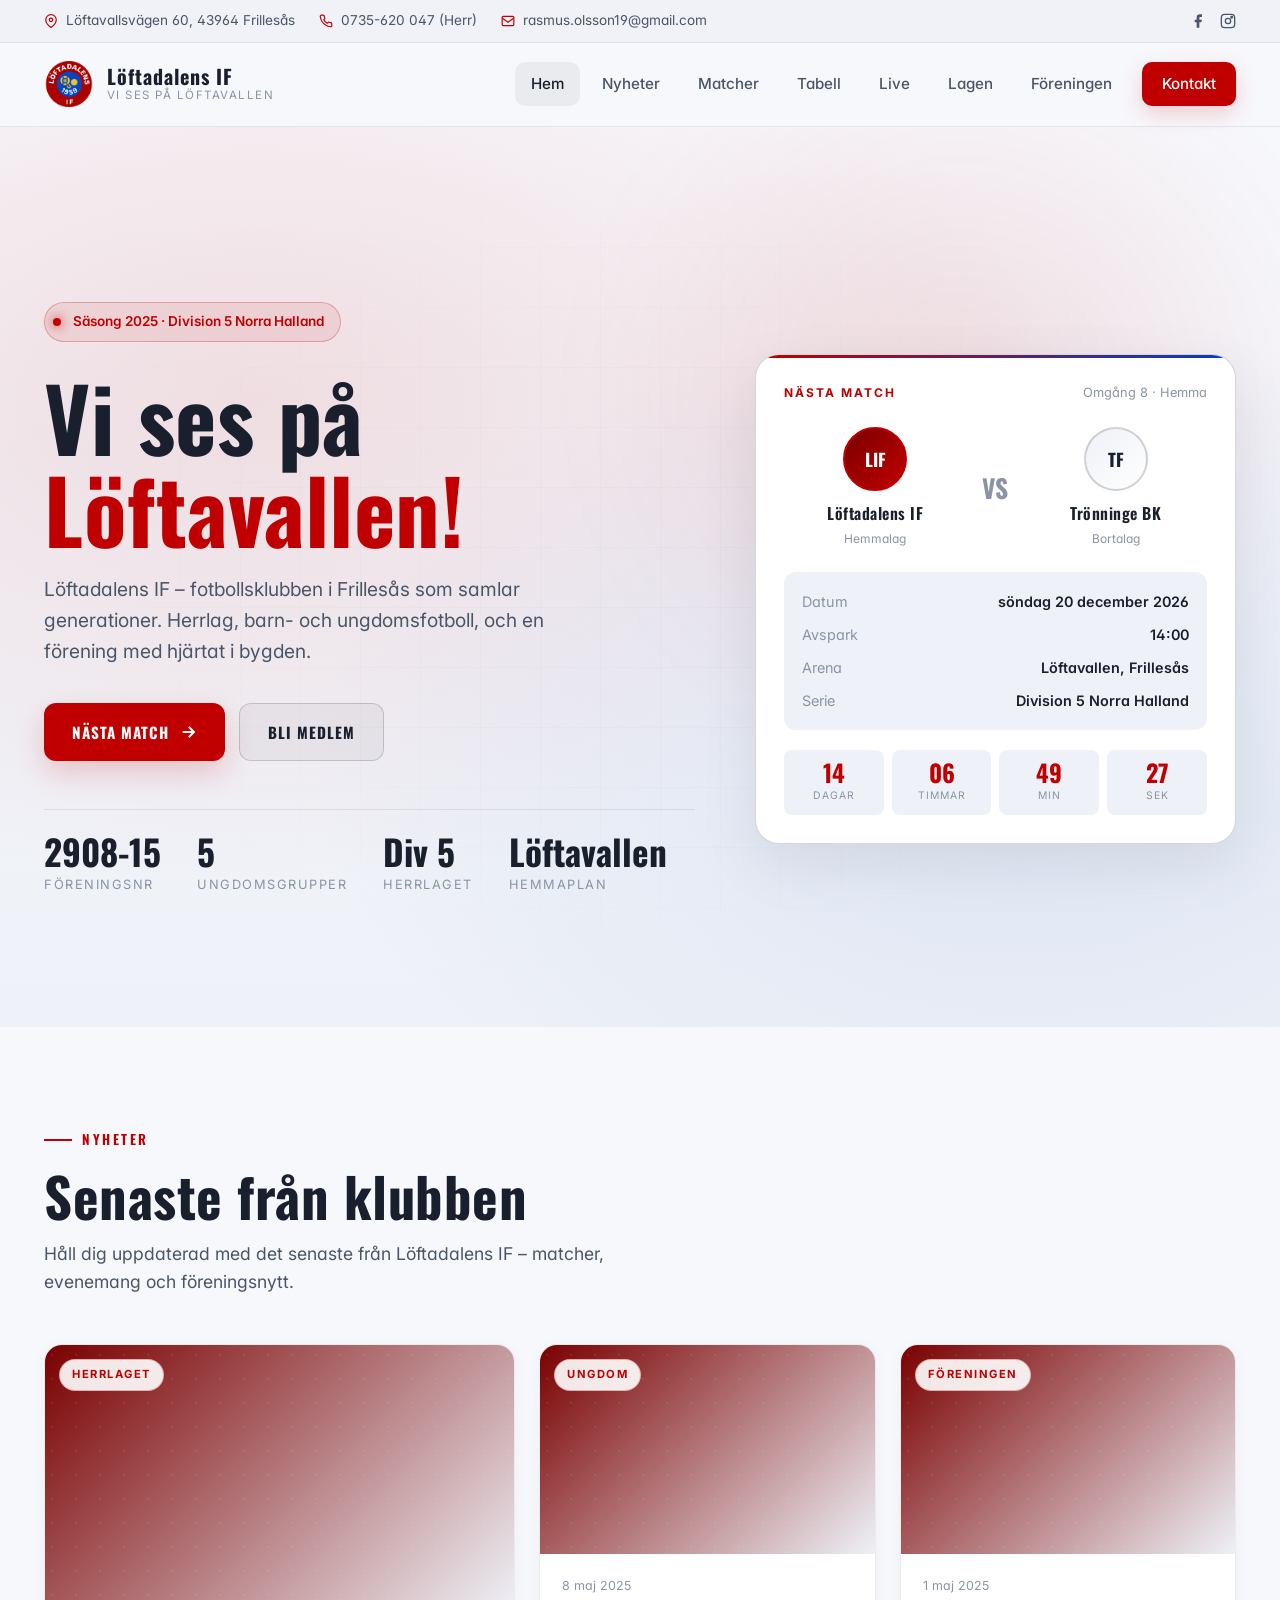
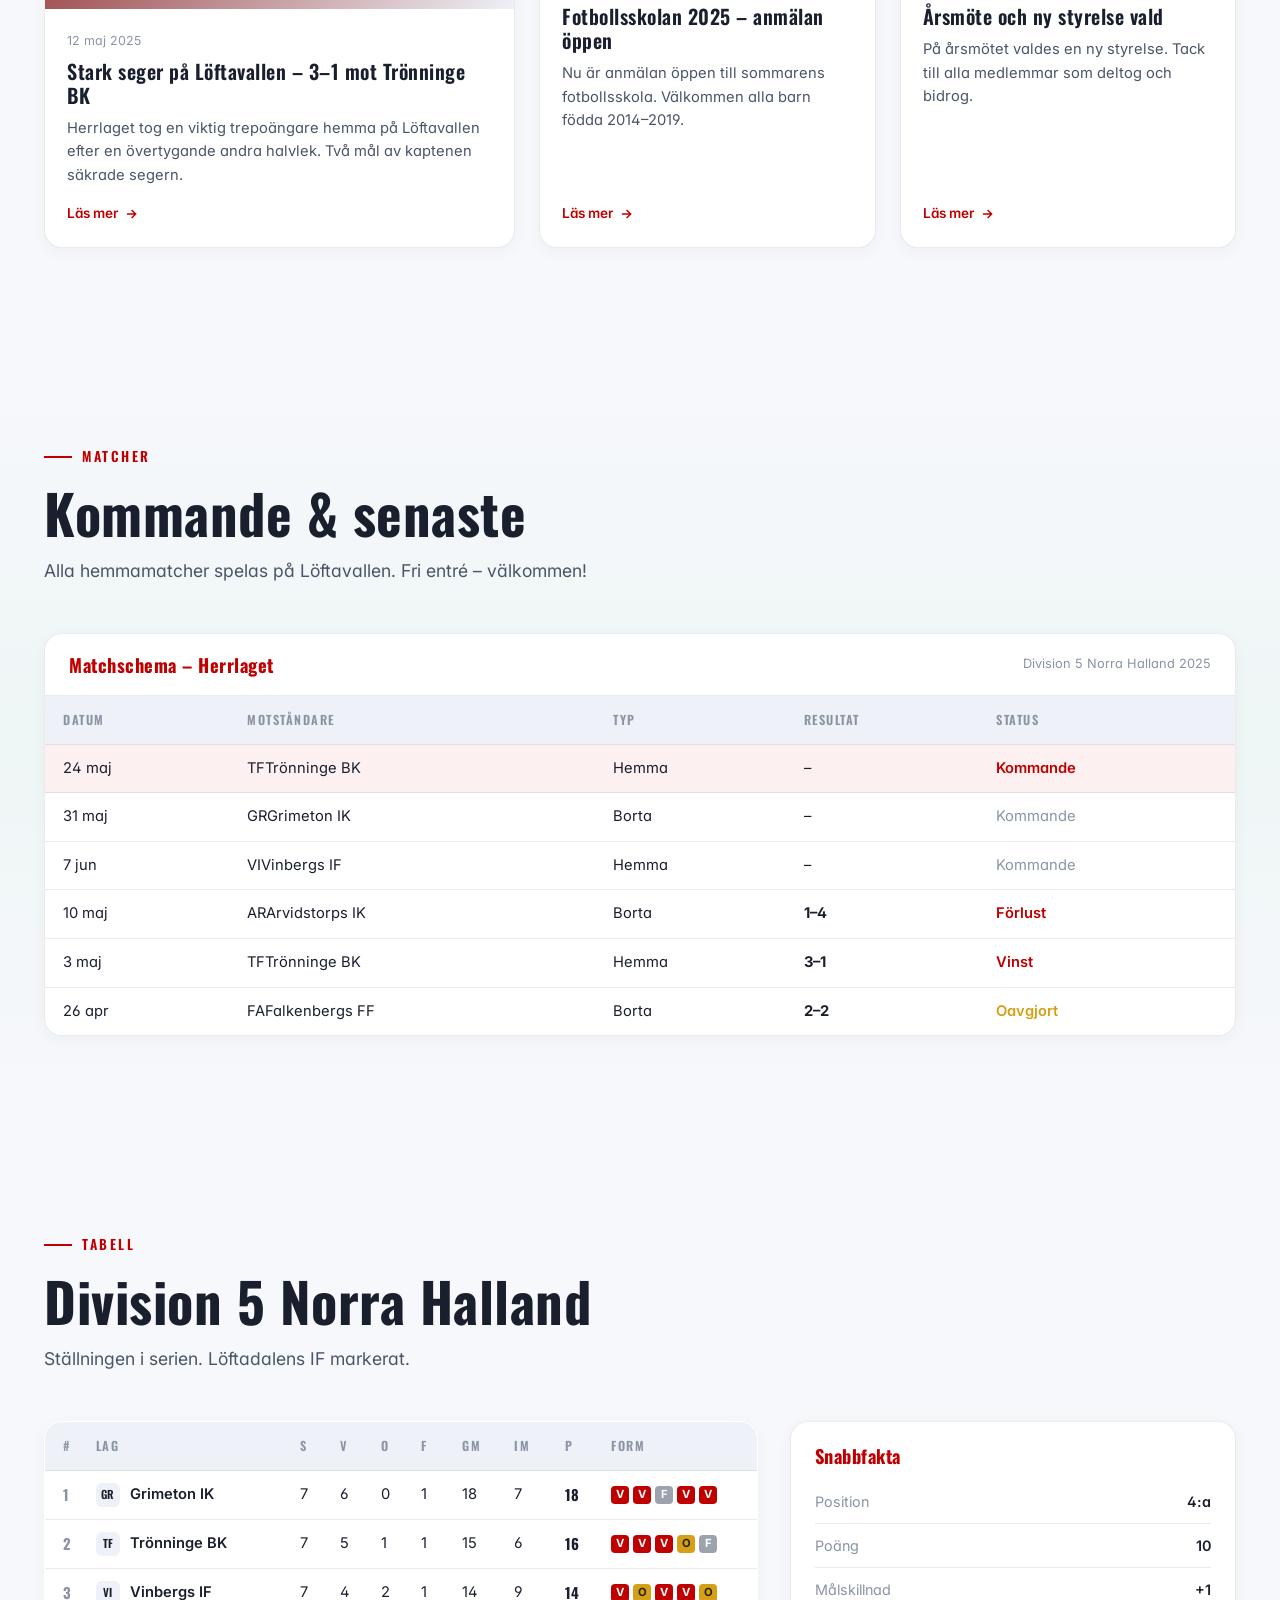
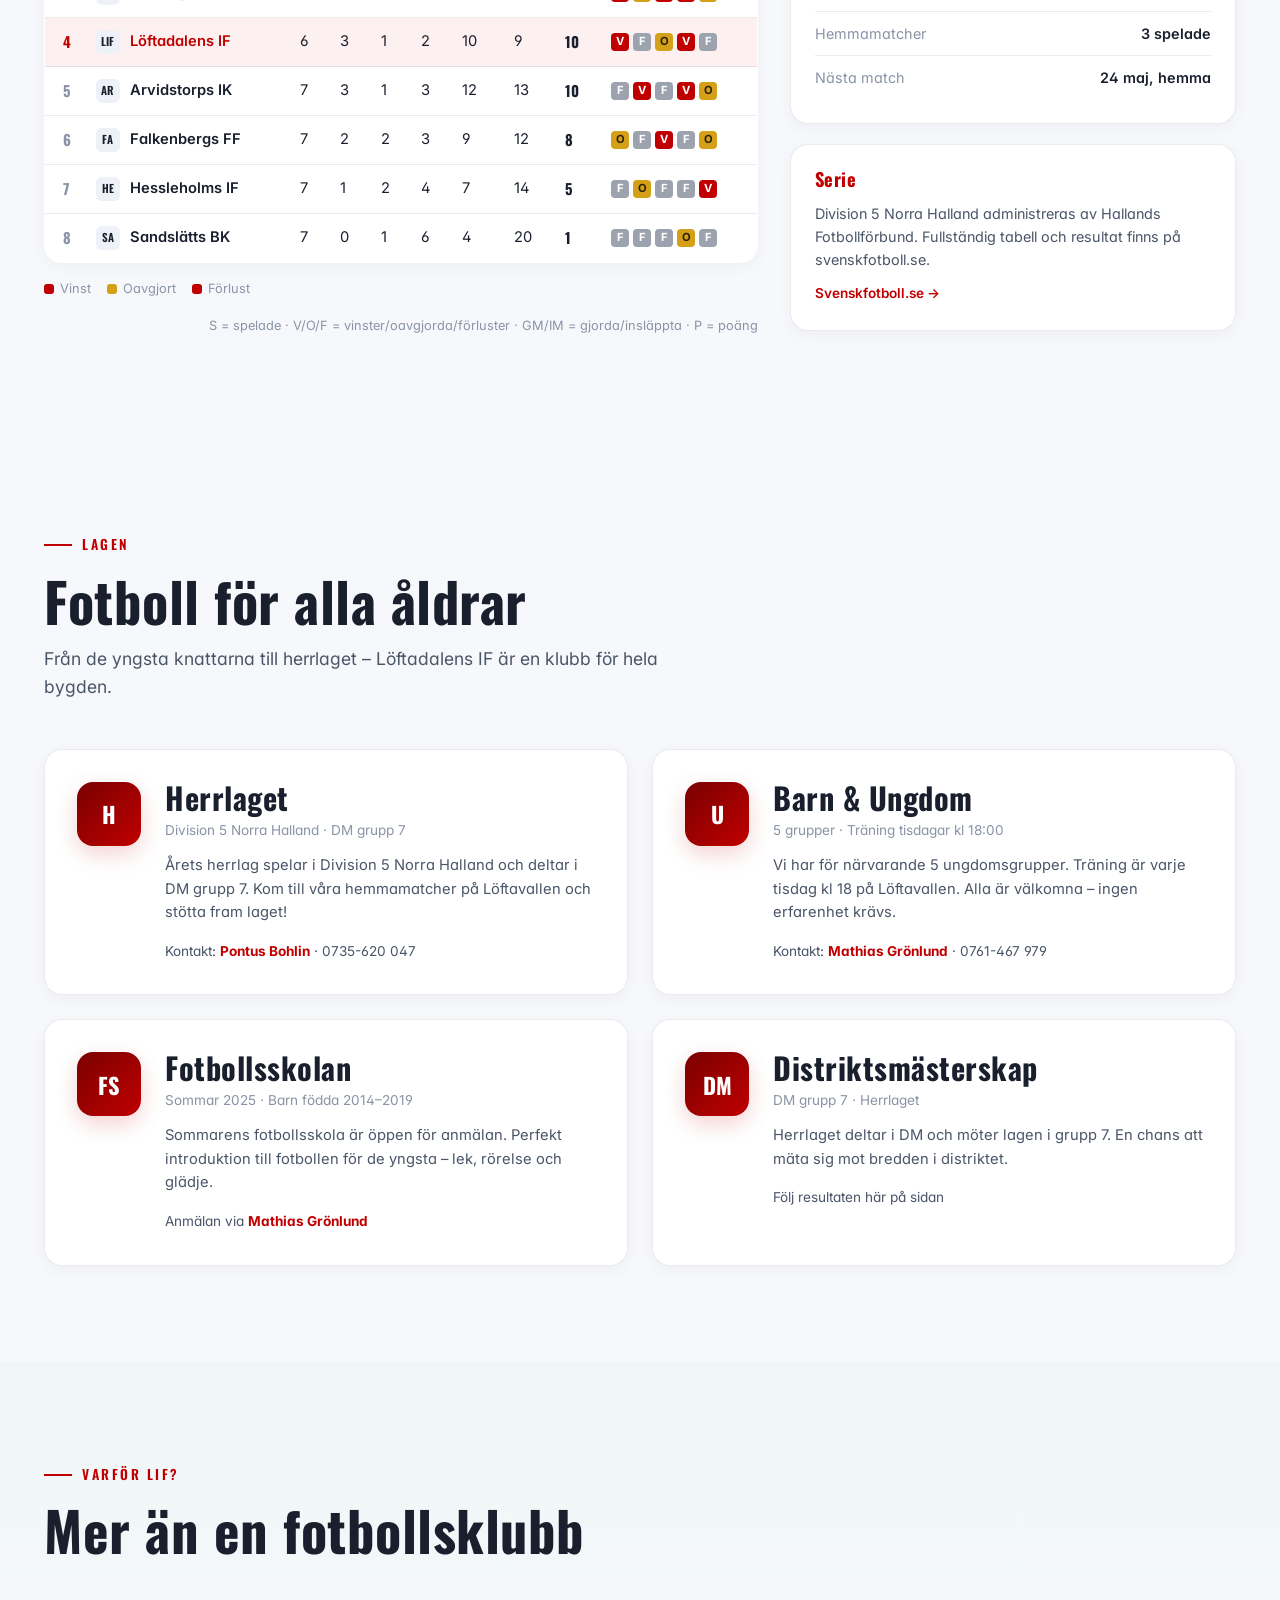
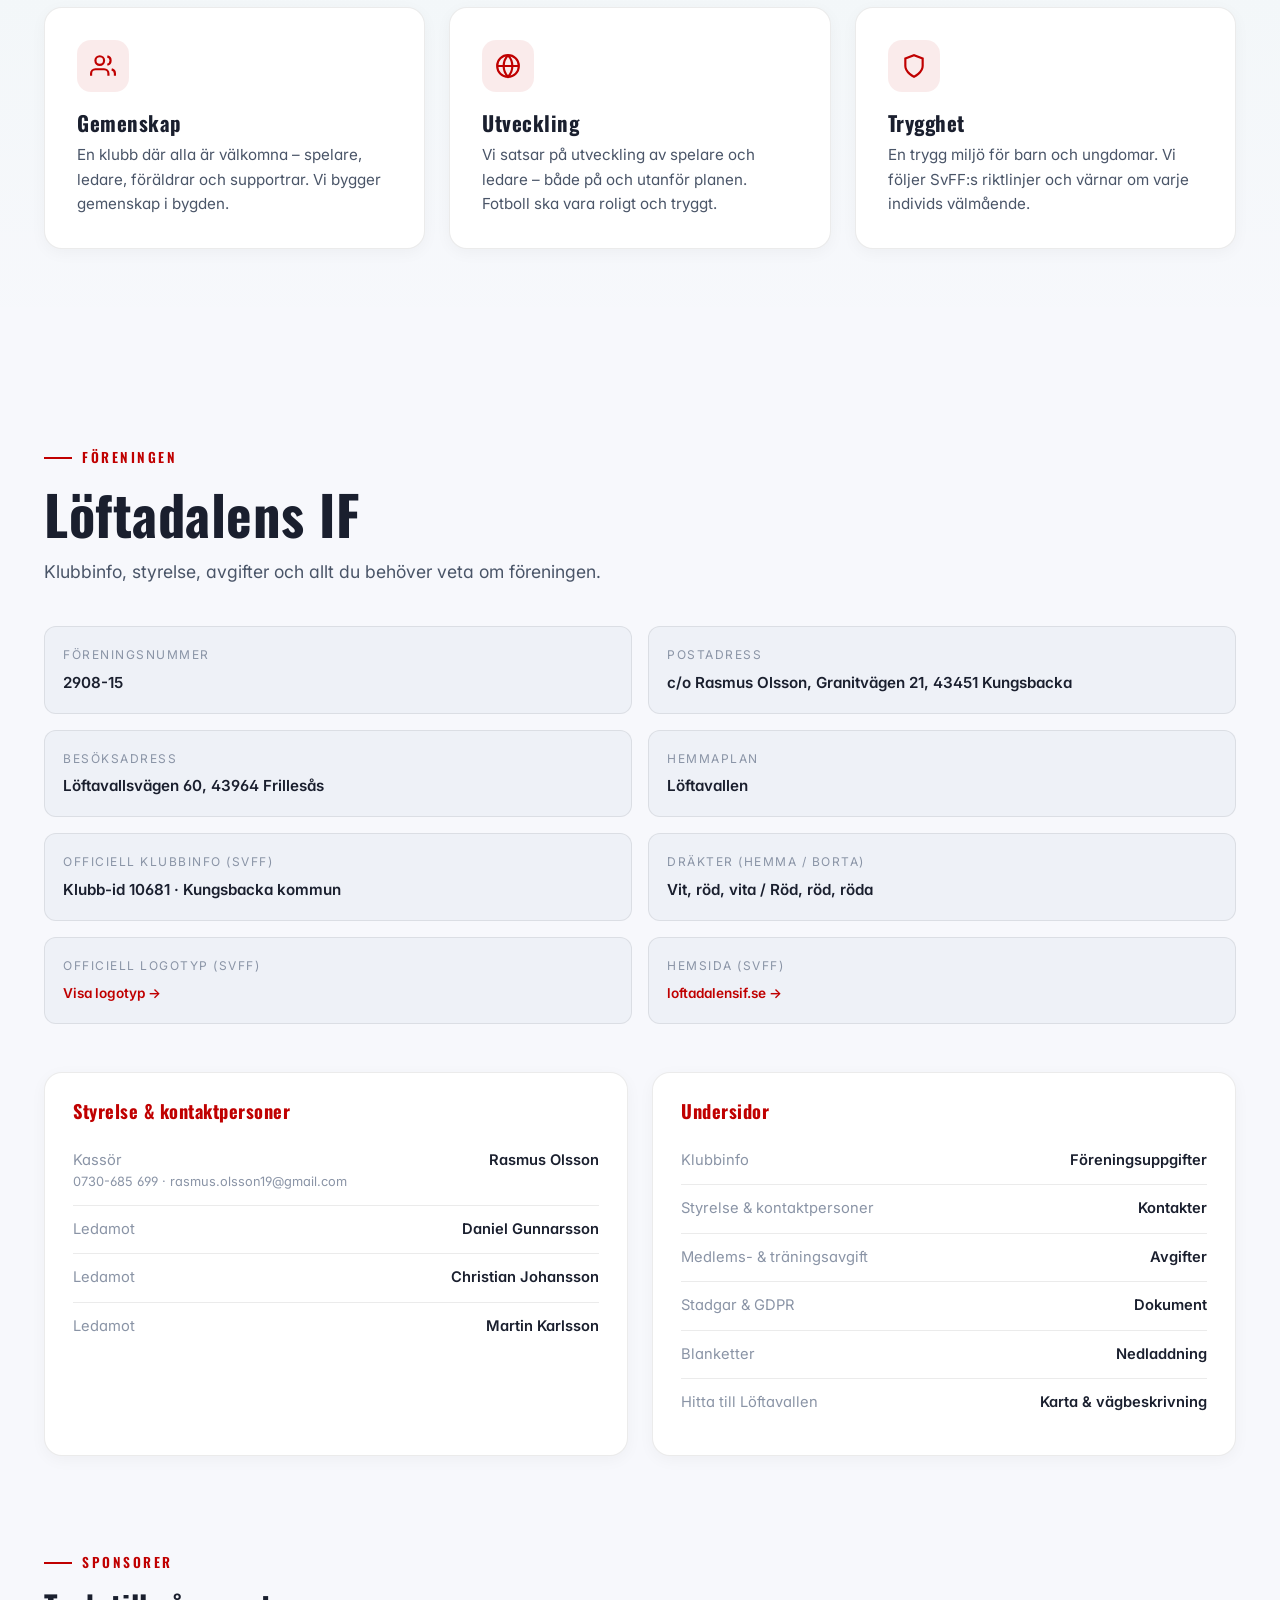
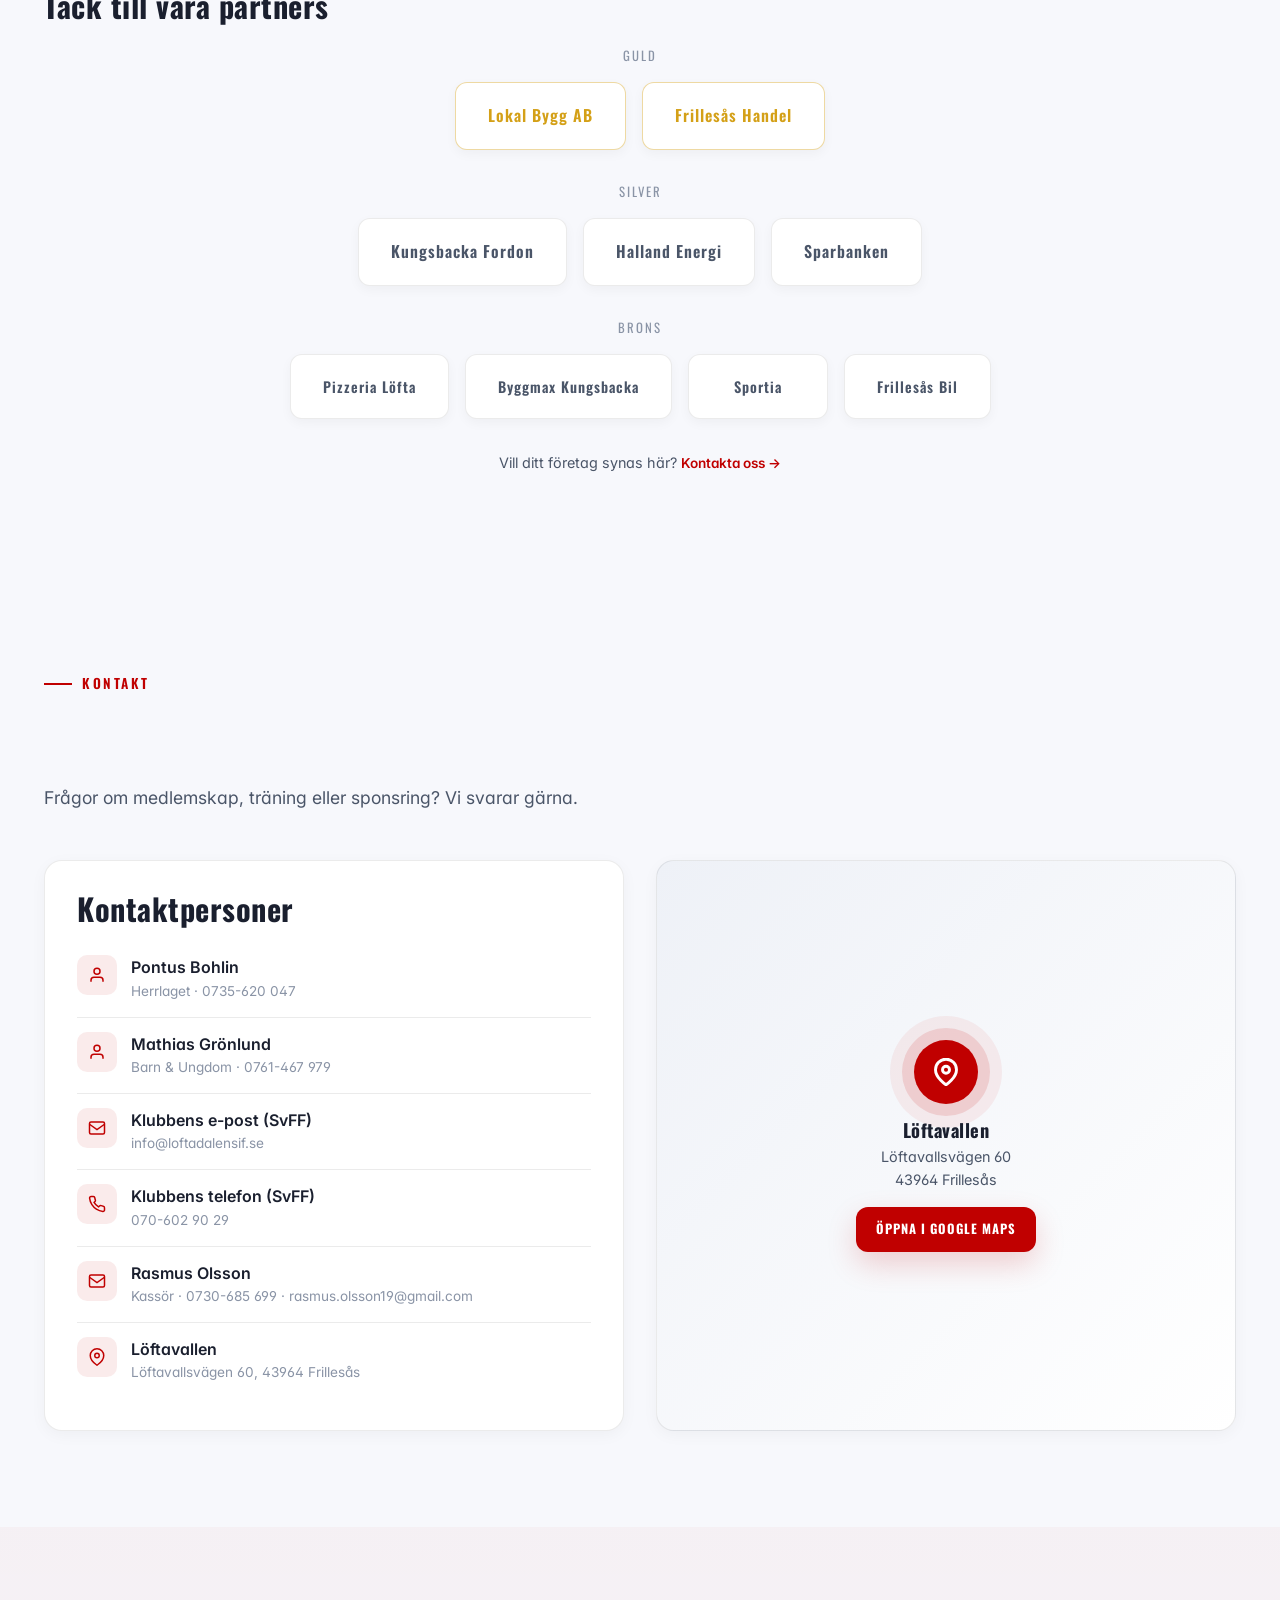
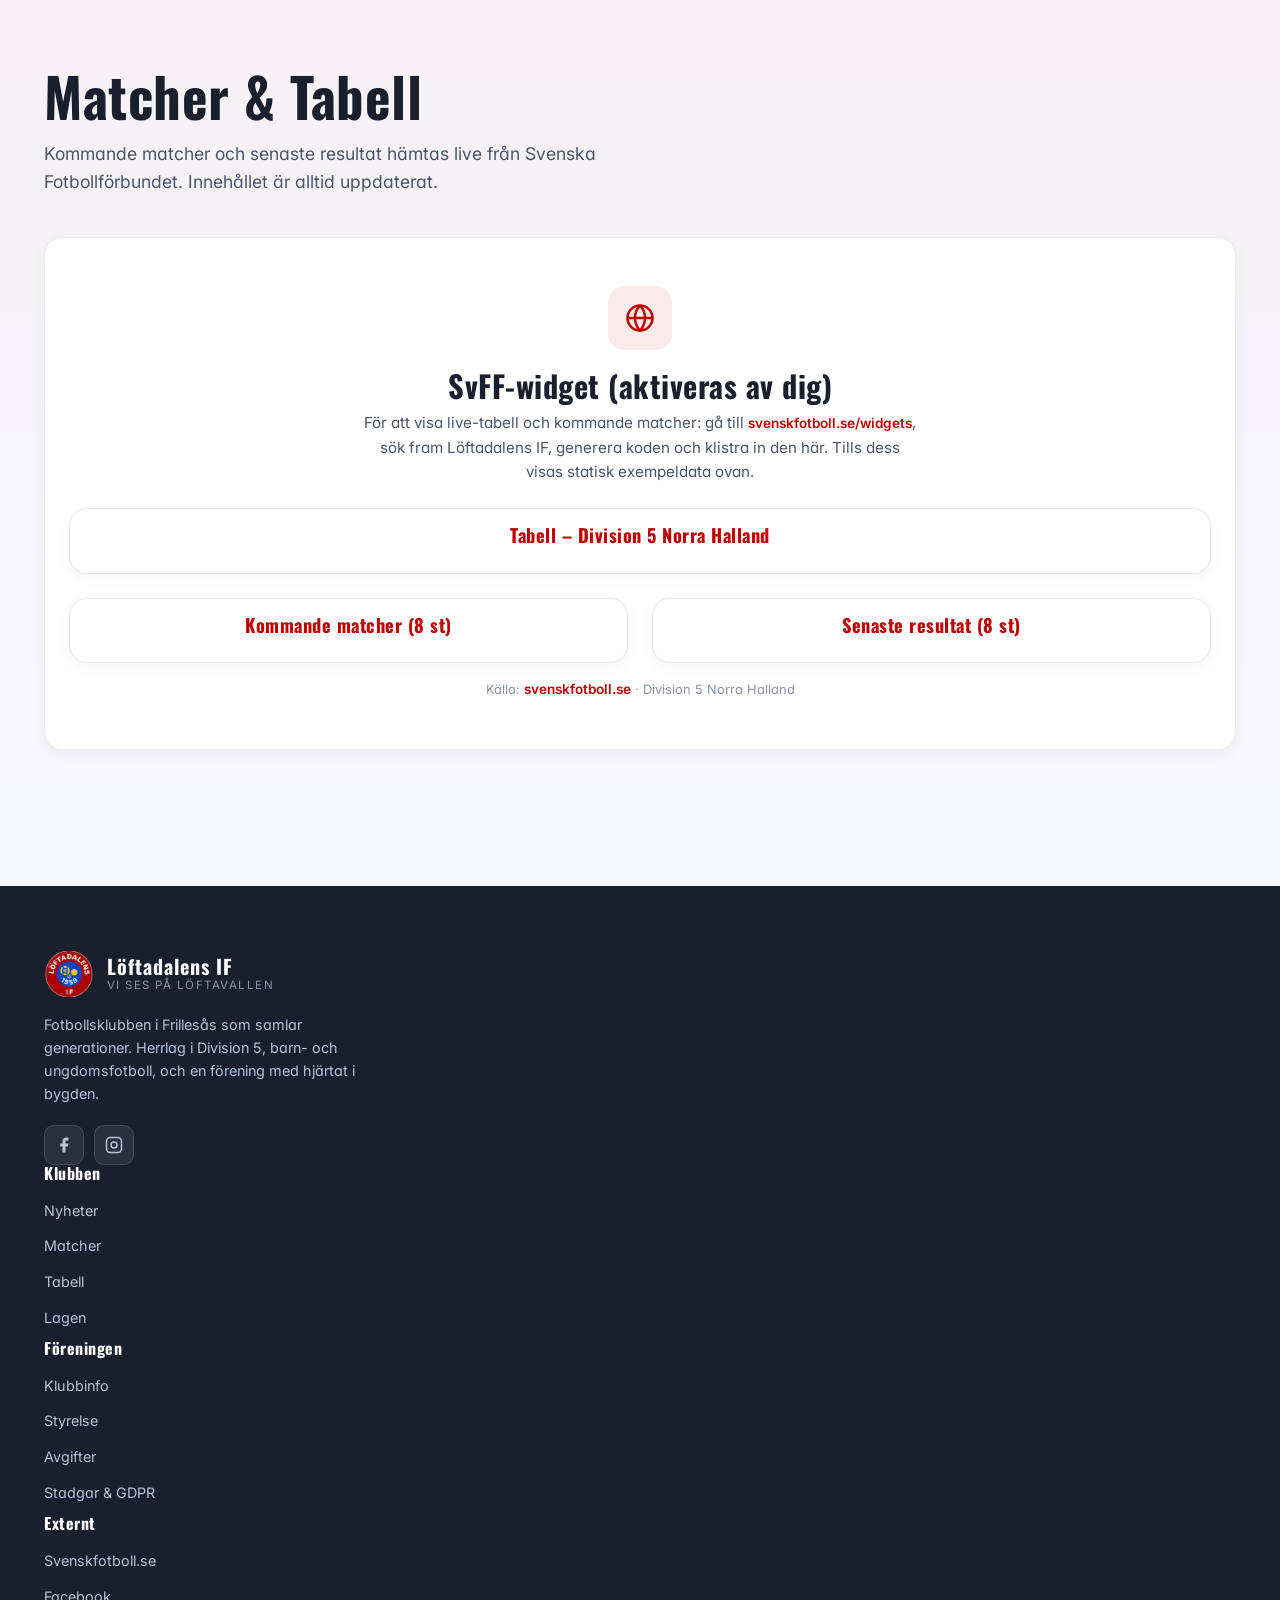
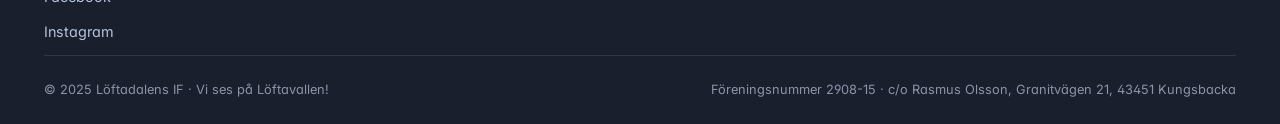
==== index.html @ 043dfdfb "Add SvFF widgets: table, upcoming matches, latest results" ====
<!DOCTYPE html>
<html lang="sv">
<head>
  <meta charset="UTF-8" />
  <meta name="viewport" content="width=device-width, initial-scale=1.0" />
  <meta name="description" content="Löftadalens IF – Vi ses på Löftavallen! Officiell hemsida för fotbollsklubben i Frillesås, Halland. Herrlag i Division 5, barn- och ungdomsfotboll." />
  <title>Löftadalens IF – Vi ses på Löftavallen!</title>
  <link rel="preconnect" href="https://fonts.googleapis.com" />
  <link rel="preconnect" href="https://fonts.gstatic.com" crossorigin />
  <link href="https://fonts.googleapis.com/css2?family=Inter:wght@400;500;600;700&family=Oswald:wght@500;600;700&display=swap" rel="stylesheet" />
  <link rel="stylesheet" href="styles.css?v=2" />
  <link rel="icon" href="data:image/svg+xml,%3Csvg xmlns='http://www.w3.org/2000/svg' viewBox='0 0 64 64'%3E%3Crect width='64' height='64' rx='14' fill='%2322c55e'/%3E%3Ctext x='32' y='44' font-family='Arial' font-size='34' font-weight='900' text-anchor='middle' fill='%23052012'%3EL%3C/text%3E%3C/svg%3E" />
</head>
<body>

  <!-- Top bar -->
  <div class="topbar">
    <div class="container">
      <div class="topbar-left">
        <span>
          <svg viewBox="0 0 24 24" fill="none" stroke="currentColor" stroke-width="2"><path d="M21 10c0 7-9 13-9 13s-9-6-9-13a9 9 0 0118 0z"/><circle cx="12" cy="10" r="3"/></svg>
          Löftavallsvägen 60, 43964 Frillesås
        </span>
        <span>
          <svg viewBox="0 0 24 24" fill="none" stroke="currentColor" stroke-width="2"><path d="M22 16.92v3a2 2 0 01-2.18 2 19.79 19.79 0 01-8.63-3.07 19.5 19.5 0 01-6-6 19.79 19.79 0 01-3.07-8.67A2 2 0 014.11 2h3a2 2 0 012 1.72c.127.96.361 1.903.7 2.81a2 2 0 01-.45 2.11L8.09 9.91a16 16 0 006 6l1.27-1.27a2 2 0 012.11-.45c.907.339 1.85.573 2.81.7A2 2 0 0122 16.92z"/></svg>
          0735-620 047 (Herr)
        </span>
        <span>
          <svg viewBox="0 0 24 24" fill="none" stroke="currentColor" stroke-width="2"><rect x="2" y="4" width="20" height="16" rx="2"/><path d="M22 7l-10 7L2 7"/></svg>
          rasmus.olsson19@gmail.com
        </span>
      </div>
      <div class="topbar-right">
        <a href="https://facebook.com/loftadalensif" aria-label="Facebook" target="_blank" rel="noopener">
          <svg viewBox="0 0 24 24" fill="currentColor"><path d="M18 2h-3a5 5 0 00-5 5v3H7v4h3v8h4v-8h3l1-4h-4V7a1 1 0 011-1h3z"/></svg>
        </a>
        <a href="https://instagram.com/loftadalensif" aria-label="Instagram" target="_blank" rel="noopener">
          <svg viewBox="0 0 24 24" fill="none" stroke="currentColor" stroke-width="2"><rect x="2" y="2" width="20" height="20" rx="5"/><circle cx="12" cy="12" r="4"/><circle cx="17.5" cy="6.5" r="1.2" fill="currentColor"/></svg>
        </a>
      </div>
    </div>
  </div>

  <!-- Header -->
  <header class="header" id="header">
    <div class="container">
      <a href="#top" class="logo">
        <img src="assets/logo.png" alt="Löftadalens IF" class="logo-img" width="46" height="46" style="height:46px;width:auto;" />
        <div class="logo-text">
          <div class="name">Löftadalens IF</div>
          <div class="tag">Vi ses på Löftavallen</div>
        </div>
      </a>
      <nav class="nav" id="nav">
        <a href="#top" class="active">Hem</a>
        <a href="#nyheter">Nyheter</a>
        <a href="#matcher">Matcher</a>
        <a href="#tabell">Tabell</a>
        <a href="#live">Live</a>
        <a href="#laget">Lagen</a>
        <a href="#foreningen">Föreningen</a>
        <a href="#kontakt" class="nav-cta">Kontakt</a>
      </nav>
      <button class="burger" id="burger" aria-label="Meny">
        <span></span>
      </button>
    </div>
  </header>

  <!-- Hero -->
  <section class="hero" id="top">
    <div class="hero-bg"></div>
    <div class="hero-pattern"></div>
    <div class="hero-glow"></div>
    <div class="container">
      <div class="hero-content">
        <div class="hero-eyebrow">
          <span class="dot"></span>
          Säsong 2025 · Division 5 Norra Halland
        </div>
        <h1>Vi ses på <span class="accent">Löftavallen!</span></h1>
        <p class="hero-sub">Löftadalens IF – fotbollsklubben i Frillesås som samlar generationer. Herrlag, barn- och ungdomsfotboll, och en förening med hjärtat i bygden.</p>
        <div class="hero-actions">
          <a href="#matcher" class="btn btn-primary">
            Nästa match
            <svg viewBox="0 0 24 24" fill="none" stroke="currentColor" stroke-width="2.5"><path d="M5 12h14M13 5l7 7-7 7"/></svg>
          </a>
          <a href="#foreningen" class="btn btn-ghost">Bli medlem</a>
        </div>
        <div class="hero-stats">
          <div class="hero-stat">
            <div class="num">2908-15</div>
            <div class="label">Föreningsnr</div>
          </div>
          <div class="hero-stat">
            <div class="num">5</div>
            <div class="label">Ungdomsgrupper</div>
          </div>
          <div class="hero-stat">
            <div class="num">Div 5</div>
            <div class="label">Herrlaget</div>
          </div>
          <div class="hero-stat">
            <div class="num">Löftavallen</div>
            <div class="label">Hemmaplan</div>
          </div>
        </div>
      </div>

      <!-- Match card -->
      <div class="match-card reveal">
        <div class="mc-head">
          <div class="mc-label">Nästa match</div>
          <div class="mc-round">Omgång 8 · Hemma</div>
        </div>
        <div class="match-teams">
          <div class="match-team home">
            <div class="crest">LIF</div>
            <div class="tname">Löftadalens IF</div>
            <div class="tmeta">Hemmalag</div>
          </div>
          <div class="match-vs">VS</div>
          <div class="match-team">
            <div class="crest">TF</div>
            <div class="tname">Trönninge BK</div>
            <div class="tmeta">Bortalag</div>
          </div>
        </div>
        <div class="match-info">
          <div class="row"><span class="k">Datum</span><span class="v" id="match-date">Lördag 24 maj 2025</span></div>
          <div class="row"><span class="k">Avspark</span><span class="v">14:00</span></div>
          <div class="row"><span class="k">Arena</span><span class="v">Löftavallen, Frillesås</span></div>
          <div class="row"><span class="k">Serie</span><span class="v">Division 5 Norra Halland</span></div>
        </div>
        <div class="countdown" id="countdown">
          <div class="cd"><div class="n" id="cd-d">--</div><div class="l">Dagar</div></div>
          <div class="cd"><div class="n" id="cd-h">--</div><div class="l">Timmar</div></div>
          <div class="cd"><div class="n" id="cd-m">--</div><div class="l">Min</div></div>
          <div class="cd"><div class="n" id="cd-s">--</div><div class="l">Sek</div></div>
        </div>
      </div>
    </div>
  </section>

  <!-- News -->
  <section class="section" id="nyheter">
    <div class="container">
      <div class="eyebrow reveal">Nyheter</div>
      <h2 class="section-title reveal">Senaste från klubben</h2>
      <p class="section-lead reveal">Håll dig uppdaterad med det senaste från Löftadalens IF – matcher, evenemang och föreningsnytt.</p>

      <div class="news-grid">
        <article class="news-card featured reveal">
          <div class="nc-img">
            <span class="nc-tag">Herrlaget</span>
            <div class="nc-pattern"></div>
          </div>
          <div class="nc-body">
            <div class="nc-date">12 maj 2025</div>
            <h3 class="nc-title">Stark seger på Löftavallen – 3–1 mot Trönninge BK</h3>
            <p class="nc-excerpt">Herrlaget tog en viktig trepoängare hemma på Löftavallen efter en övertygande andra halvlek. Två mål av kaptenen säkrade segern.</p>
            <a href="#" class="nc-link">Läs mer <svg viewBox="0 0 24 24" fill="none" stroke="currentColor" stroke-width="2.5" width="14" height="14"><path d="M5 12h14M13 5l7 7-7 7"/></svg></a>
          </div>
        </article>
        <article class="news-card reveal reveal-delay-1">
          <div class="nc-img">
            <span class="nc-tag">Ungdom</span>
            <div class="nc-pattern"></div>
          </div>
          <div class="nc-body">
            <div class="nc-date">8 maj 2025</div>
            <h3 class="nc-title">Fotbollsskolan 2025 – anmälan öppen</h3>
            <p class="nc-excerpt">Nu är anmälan öppen till sommarens fotbollsskola. Välkommen alla barn födda 2014–2019.</p>
            <a href="#" class="nc-link">Läs mer <svg viewBox="0 0 24 24" fill="none" stroke="currentColor" stroke-width="2.5" width="14" height="14"><path d="M5 12h14M13 5l7 7-7 7"/></svg></a>
          </div>
        </article>
        <article class="news-card reveal reveal-delay-2">
          <div class="nc-img">
            <span class="nc-tag">Föreningen</span>
            <div class="nc-pattern"></div>
          </div>
          <div class="nc-body">
            <div class="nc-date">1 maj 2025</div>
            <h3 class="nc-title">Årsmöte och ny styrelse vald</h3>
            <p class="nc-excerpt">På årsmötet valdes en ny styrelse. Tack till alla medlemmar som deltog och bidrog.</p>
            <a href="#" class="nc-link">Läs mer <svg viewBox="0 0 24 24" fill="none" stroke="currentColor" stroke-width="2.5" width="14" height="14"><path d="M5 12h14M13 5l7 7-7 7"/></svg></a>
          </div>
        </article>
      </div>
    </div>
  </section>

  <!-- Matches / fixtures -->
  <section class="section" id="matcher" style="background: linear-gradient(180deg, transparent, rgba(34,197,94,0.04), transparent);">
    <div class="container">
      <div class="eyebrow reveal">Matcher</div>
      <h2 class="section-title reveal">Kommande & senaste</h2>
      <p class="section-lead reveal">Alla hemmamatcher spelas på Löftavallen. Fri entré – välkommen!</p>

      <div class="side-card reveal" style="margin-top:48px; padding:0; overflow:hidden;">
        <div style="padding:20px 24px; border-bottom:1px solid var(--border); display:flex; justify-content:space-between; align-items:center;">
          <h4 style="margin:0;">Matchschema – Herrlaget</h4>
          <span style="font-size:0.8rem; color:var(--text-muted);">Division 5 Norra Halland 2025</span>
        </div>
        <div style="overflow-x:auto;">
          <table class="standings-table" style="border:none; border-radius:0;">
            <thead>
              <tr>
                <th>Datum</th>
                <th>Motståndare</th>
                <th>Typ</th>
                <th>Resultat</th>
                <th>Status</th>
              </tr>
            </thead>
            <tbody>
              <tr class="hl">
                <td>24 maj</td>
                <td><span class="tcrest">TF</span>Trönninge BK</td>
                <td>Hemma</td>
                <td>–</td>
                <td><span style="color:var(--green); font-weight:600;">Kommande</span></td>
              </tr>
              <tr>
                <td>31 maj</td>
                <td><span class="tcrest">GR</span>Grimeton IK</td>
                <td>Borta</td>
                <td>–</td>
                <td><span style="color:var(--text-muted);">Kommande</span></td>
              </tr>
              <tr>
                <td>7 jun</td>
                <td><span class="tcrest">VI</span>Vinbergs IF</td>
                <td>Hemma</td>
                <td>–</td>
                <td><span style="color:var(--text-muted);">Kommande</span></td>
              </tr>
              <tr>
                <td>10 maj</td>
                <td><span class="tcrest">AR</span>Arvidstorps IK</td>
                <td>Borta</td>
                <td><strong>1–4</strong></td>
                <td><span style="color:var(--red); font-weight:600;">Förlust</span></td>
              </tr>
              <tr>
                <td>3 maj</td>
                <td><span class="tcrest">TF</span>Trönninge BK</td>
                <td>Hemma</td>
                <td><strong>3–1</strong></td>
                <td><span style="color:var(--green); font-weight:600;">Vinst</span></td>
              </tr>
              <tr>
                <td>26 apr</td>
                <td><span class="tcrest">FA</span>Falkenbergs FF</td>
                <td>Borta</td>
                <td><strong>2–2</strong></td>
                <td><span style="color:var(--gold); font-weight:600;">Oavgjort</span></td>
              </tr>
            </tbody>
          </table>
        </div>
      </div>
    </div>
  </section>

  <!-- Standings -->
  <section class="section" id="tabell">
    <div class="container">
      <div class="eyebrow reveal">Tabell</div>
      <h2 class="section-title reveal">Division 5 Norra Halland</h2>
      <p class="section-lead reveal">Ställningen i serien. Löftadalens IF markerat.</p>

      <div class="standings-wrap">
        <div class="reveal">
          <table class="standings-table">
            <thead>
              <tr>
                <th>#</th>
                <th>Lag</th>
                <th>S</th>
                <th>V</th>
                <th>O</th>
                <th>F</th>
                <th>GM</th>
                <th>IM</th>
                <th>P</th>
                <th>Form</th>
              </tr>
            </thead>
            <tbody>
              <tr>
                <td class="pos">1</td>
                <td class="team"><span class="tcrest">GR</span>Grimeton IK</td>
                <td>7</td><td>6</td><td>0</td><td>1</td><td>18</td><td>7</td><td class="pts">18</td>
                <td><div class="form"><span class="form-dot w">V</span><span class="form-dot w">V</span><span class="form-dot l">F</span><span class="form-dot w">V</span><span class="form-dot w">V</span></div></td>
              </tr>
              <tr>
                <td class="pos">2</td>
                <td class="team"><span class="tcrest">TF</span>Trönninge BK</td>
                <td>7</td><td>5</td><td>1</td><td>1</td><td>15</td><td>6</td><td class="pts">16</td>
                <td><div class="form"><span class="form-dot w">V</span><span class="form-dot w">V</span><span class="form-dot w">V</span><span class="form-dot d">O</span><span class="form-dot l">F</span></div></td>
              </tr>
              <tr>
                <td class="pos">3</td>
                <td class="team"><span class="tcrest">VI</span>Vinbergs IF</td>
                <td>7</td><td>4</td><td>2</td><td>1</td><td>14</td><td>9</td><td class="pts">14</td>
                <td><div class="form"><span class="form-dot w">V</span><span class="form-dot d">O</span><span class="form-dot w">V</span><span class="form-dot w">V</span><span class="form-dot d">O</span></div></td>
              </tr>
              <tr class="hl">
                <td class="pos">4</td>
                <td class="team"><span class="tcrest">LIF</span>Löftadalens IF</td>
                <td>6</td><td>3</td><td>1</td><td>2</td><td>10</td><td>9</td><td class="pts">10</td>
                <td><div class="form"><span class="form-dot w">V</span><span class="form-dot l">F</span><span class="form-dot d">O</span><span class="form-dot w">V</span><span class="form-dot l">F</span></div></td>
              </tr>
              <tr>
                <td class="pos">5</td>
                <td class="team"><span class="tcrest">AR</span>Arvidstorps IK</td>
                <td>7</td><td>3</td><td>1</td><td>3</td><td>12</td><td>13</td><td class="pts">10</td>
                <td><div class="form"><span class="form-dot l">F</span><span class="form-dot w">V</span><span class="form-dot l">F</span><span class="form-dot w">V</span><span class="form-dot d">O</span></div></td>
              </tr>
              <tr>
                <td class="pos">6</td>
                <td class="team"><span class="tcrest">FA</span>Falkenbergs FF</td>
                <td>7</td><td>2</td><td>2</td><td>3</td><td>9</td><td>12</td><td class="pts">8</td>
                <td><div class="form"><span class="form-dot d">O</span><span class="form-dot l">F</span><span class="form-dot w">V</span><span class="form-dot l">F</span><span class="form-dot d">O</span></div></td>
              </tr>
              <tr>
                <td class="pos">7</td>
                <td class="team"><span class="tcrest">HE</span>Hessleholms IF</td>
                <td>7</td><td>1</td><td>2</td><td>4</td><td>7</td><td>14</td><td class="pts">5</td>
                <td><div class="form"><span class="form-dot l">F</span><span class="form-dot d">O</span><span class="form-dot l">F</span><span class="form-dot l">F</span><span class="form-dot w">V</span></div></td>
              </tr>
              <tr>
                <td class="pos">8</td>
                <td class="team"><span class="tcrest">SA</span>Sandslätts BK</td>
                <td>7</td><td>0</td><td>1</td><td>6</td><td>4</td><td>20</td><td class="pts">1</td>
                <td><div class="form"><span class="form-dot l">F</span><span class="form-dot l">F</span><span class="form-dot l">F</span><span class="form-dot d">O</span><span class="form-dot l">F</span></div></td>
              </tr>
            </tbody>
          </table>
          <div class="standings-legend">
            <span><span class="legend-dot" style="background:var(--green)"></span> Vinst</span>
            <span><span class="legend-dot" style="background:var(--gold)"></span> Oavgjort</span>
            <span><span class="legend-dot" style="background:var(--red)"></span> Förlust</span>
            <span style="margin-left:auto;">S = spelade · V/O/F = vinster/oavgjorda/förluster · GM/IM = gjorda/insläppta · P = poäng</span>
          </div>
        </div>
        <div>
          <div class="side-card reveal">
            <h4>Snabbfakta</h4>
            <div class="row"><span class="k">Position</span><span class="v">4:a</span></div>
            <div class="row"><span class="k">Poäng</span><span class="v">10</span></div>
            <div class="row"><span class="k">Målskillnad</span><span class="v">+1</span></div>
            <div class="row"><span class="k">Hemmamatcher</span><span class="v">3 spelade</span></div>
            <div class="row"><span class="k">Nästa match</span><span class="v">24 maj, hemma</span></div>
          </div>
          <div class="side-card reveal" style="margin-top:20px;">
            <h4>Serie</h4>
            <p style="font-size:0.9rem;">Division 5 Norra Halland administreras av Hallands Fotbollförbund. Fullständig tabell och resultat finns på svenskfotboll.se.</p>
            <a href="https://halland.svenskfotboll.se" target="_blank" rel="noopener" class="nc-link" style="margin-top:12px; display:inline-flex;">Svenskfotboll.se →</a>
          </div>
        </div>
      </div>
    </div>
  </section>

  <!-- Teams / Lagen -->
  <section class="section" id="laget">
    <div class="container">
      <div class="eyebrow reveal">Lagen</div>
      <h2 class="section-title reveal">Fotboll för alla åldrar</h2>
      <p class="section-lead reveal">Från de yngsta knattarna till herrlaget – Löftadalens IF är en klubb för hela bygden.</p>

      <div class="teams">
        <div class="team-card reveal">
          <div class="tc-icon">H</div>
          <div>
            <h3>Herrlaget</h3>
            <div class="meta">Division 5 Norra Halland · DM grupp 7</div>
            <p>Årets herrlag spelar i Division 5 Norra Halland och deltar i DM grupp 7. Kom till våra hemmamatcher på Löftavallen och stötta fram laget!</p>
            <div class="contact">Kontakt: <strong>Pontus Bohlin</strong> · 0735-620 047</div>
          </div>
        </div>
        <div class="team-card reveal reveal-delay-1">
          <div class="tc-icon">U</div>
          <div>
            <h3>Barn & Ungdom</h3>
            <div class="meta">5 grupper · Träning tisdagar kl 18:00</div>
            <p>Vi har för närvarande 5 ungdomsgrupper. Träning är varje tisdag kl 18 på Löftavallen. Alla är välkomna – ingen erfarenhet krävs.</p>
            <div class="contact">Kontakt: <strong>Mathias Grönlund</strong> · 0761-467 979</div>
          </div>
        </div>
        <div class="team-card reveal">
          <div class="tc-icon">FS</div>
          <div>
            <h3>Fotbollsskolan</h3>
            <div class="meta">Sommar 2025 · Barn födda 2014–2019</div>
            <p>Sommarens fotbollsskola är öppen för anmälan. Perfekt introduktion till fotbollen för de yngsta – lek, rörelse och glädje.</p>
            <div class="contact">Anmälan via <strong>Mathias Grönlund</strong></div>
          </div>
        </div>
        <div class="team-card reveal reveal-delay-1">
          <div class="tc-icon">DM</div>
          <div>
            <h3>Distriktsmästerskap</h3>
            <div class="meta">DM grupp 7 · Herrlaget</div>
            <p>Herrlaget deltar i DM och möter lagen i grupp 7. En chans att mäta sig mot bredden i distriktet.</p>
            <div class="contact">Följ resultaten här på sidan</div>
          </div>
        </div>
      </div>
    </div>
  </section>

  <!-- Features -->
  <section class="section" style="background: linear-gradient(180deg, rgba(34,197,94,0.03), transparent);">
    <div class="container">
      <div class="eyebrow reveal">Varför LIF?</div>
      <h2 class="section-title reveal">Mer än en fotbollsklubb</h2>
      <div class="features">
        <div class="feature reveal">
          <div class="f-icon">
            <svg viewBox="0 0 24 24" fill="none" stroke="currentColor" stroke-width="2"><path d="M17 21v-2a4 4 0 00-4-4H5a4 4 0 00-4 4v2"/><circle cx="9" cy="7" r="4"/><path d="M23 21v-2a4 4 0 00-3-3.87M16 3.13a4 4 0 010 7.75"/></svg>
          </div>
          <h3>Gemenskap</h3>
          <p>En klubb där alla är välkomna – spelare, ledare, föräldrar och supportrar. Vi bygger gemenskap i bygden.</p>
        </div>
        <div class="feature reveal reveal-delay-1">
          <div class="f-icon">
            <svg viewBox="0 0 24 24" fill="none" stroke="currentColor" stroke-width="2"><circle cx="12" cy="12" r="10"/><path d="M12 2a14.5 14.5 0 000 20 14.5 14.5 0 000-20M2 12h20"/></svg>
          </div>
          <h3>Utveckling</h3>
          <p>Vi satsar på utveckling av spelare och ledare – både på och utanför planen. Fotboll ska vara roligt och tryggt.</p>
        </div>
        <div class="feature reveal reveal-delay-2">
          <div class="f-icon">
            <svg viewBox="0 0 24 24" fill="none" stroke="currentColor" stroke-width="2"><path d="M12 22s8-4 8-10V5l-8-3-8 3v7c0 6 8 10 8 10z"/></svg>
          </div>
          <h3>Trygghet</h3>
          <p>En trygg miljö för barn och ungdomar. Vi följer SvFF:s riktlinjer och värnar om varje individs välmående.</p>
        </div>
      </div>
    </div>
  </section>

  <!-- Association / Föreningen -->
  <section class="section" id="foreningen">
    <div class="container">
      <div class="eyebrow reveal">Föreningen</div>
      <h2 class="section-title reveal">Löftadalens IF</h2>
      <p class="section-lead reveal">Klubbinfo, styrelse, avgifter och allt du behöver veta om föreningen.</p>

      <div class="info-grid reveal" style="margin-top:40px;">
        <div class="info-item">
          <div class="k">Föreningsnummer</div>
          <div class="v">2908-15</div>
        </div>
        <div class="info-item">
          <div class="k">Postadress</div>
          <div class="v">c/o Rasmus Olsson, Granitvägen 21, 43451 Kungsbacka</div>
        </div>
        <div class="info-item">
          <div class="k">Besöksadress</div>
          <div class="v">Löftavallsvägen 60, 43964 Frillesås</div>
        </div>
        <div class="info-item">
          <div class="k">Hemmaplan</div>
          <div class="v">Löftavallen</div>
        </div>
        <div class="info-item">
          <div class="k">Officiell klubbinfo (SvFF)</div>
          <div class="v">Klubb-id 10681 · Kungsbacka kommun</div>
        </div>
        <div class="info-item">
          <div class="k">Dräkter (hemma / borta)</div>
          <div class="v">Vit, röd, vita / Röd, röd, röda</div>
        </div>
        <div class="info-item">
          <div class="k">Officiell logotyp (SvFF)</div>
          <div class="v"><a href="https://staticcdn.svenskfotboll.se/img/teams/10681.png" target="_blank" rel="noopener" class="nc-link">Visa logotyp →</a></div>
        </div>
        <div class="info-item">
          <div class="k">Hemsida (SvFF)</div>
          <div class="v"><a href="http://www.loftadalensif.se" target="_blank" rel="noopener" class="nc-link">loftadalensif.se →</a></div>
        </div>
      </div>

      <div class="board">
        <div class="board-card reveal">
          <h4>Styrelse & kontaktpersoner</h4>
          <ul class="board-list">
            <li>
              <div>
                <div class="role">Kassör</div>
                <div class="contact">0730-685 699 · rasmus.olsson19@gmail.com</div>
              </div>
              <div class="name">Rasmus Olsson</div>
            </li>
            <li>
              <div><div class="role">Ledamot</div></div>
              <div class="name">Daniel Gunnarsson</div>
            </li>
            <li>
              <div><div class="role">Ledamot</div></div>
              <div class="name">Christian Johansson</div>
            </li>
            <li>
              <div><div class="role">Ledamot</div></div>
              <div class="name">Martin Karlsson</div>
            </li>
          </ul>
        </div>
        <div class="board-card reveal reveal-delay-1">
          <h4>Undersidor</h4>
          <ul class="board-list">
            <li><div class="role">Klubbinfo</div><div class="name">Föreningsuppgifter</div></li>
            <li><div class="role">Styrelse & kontaktpersoner</div><div class="name">Kontakter</div></li>
            <li><div class="role">Medlems- & träningsavgift</div><div class="name">Avgifter</div></li>
            <li><div class="role">Stadgar & GDPR</div><div class="name">Dokument</div></li>
            <li><div class="role">Blanketter</div><div class="name">Nedladdning</div></li>
            <li><div class="role">Hitta till Löftavallen</div><div class="name">Karta & vägbeskrivning</div></li>
          </ul>
        </div>
      </div>

      <!-- Sponsors -->
      <div class="sponsors">
        <div class="eyebrow reveal" style="margin-top:48px;">Sponsorer</div>
        <h3 class="reveal" style="margin-bottom:24px;">Tack till våra partners</h3>
        <div class="sponsor-tier reveal">
          <div class="tier-label">Guld</div>
          <div class="sponsor-grid">
            <div class="sponsor gold">Lokal Bygg AB</div>
            <div class="sponsor gold">Frillesås Handel</div>
          </div>
        </div>
        <div class="sponsor-tier reveal">
          <div class="tier-label">Silver</div>
          <div class="sponsor-grid">
            <div class="sponsor silver">Kungsbacka Fordon</div>
            <div class="sponsor silver">Halland Energi</div>
            <div class="sponsor silver">Sparbanken</div>
          </div>
        </div>
        <div class="sponsor-tier reveal">
          <div class="tier-label">Brons</div>
          <div class="sponsor-grid">
            <div class="sponsor bronze">Pizzeria Löfta</div>
            <div class="sponsor bronze">Byggmax Kungsbacka</div>
            <div class="sponsor bronze">Sportia</div>
            <div class="sponsor bronze">Frillesås Bil</div>
          </div>
        </div>
        <p class="reveal" style="text-align:center; margin-top:24px; font-size:0.9rem;">Vill ditt företag synas här? <a href="#kontakt" class="nc-link">Kontakta oss →</a></p>
      </div>
    </div>
  </section>

  <!-- Contact -->
  <section class="section" id="kontakt">
    <div class="container">
      <div class="eyebrow reveal">Kontakt</div>
      <h2 class="section-title reveal">Hör av dig</h2>
      <p class="section-lead reveal">Frågor om medlemskap, träning eller sponsring? Vi svarar gärna.</p>

      <div class="contact-grid">
        <div class="contact-card reveal">
          <h3>Kontaktpersoner</h3>
          <ul class="contact-list">
            <li>
              <div class="ci">
                <svg viewBox="0 0 24 24" fill="none" stroke="currentColor" stroke-width="2"><path d="M20 21v-2a4 4 0 00-4-4H8a4 4 0 00-4 4v2"/><circle cx="12" cy="7" r="4"/></svg>
              </div>
              <div>
                <div class="ct">Pontus Bohlin</div>
                <div class="cs">Herrlaget · 0735-620 047</div>
              </div>
            </li>
            <li>
              <div class="ci">
                <svg viewBox="0 0 24 24" fill="none" stroke="currentColor" stroke-width="2"><path d="M20 21v-2a4 4 0 00-4-4H8a4 4 0 00-4 4v2"/><circle cx="12" cy="7" r="4"/></svg>
              </div>
              <div>
                <div class="ct">Mathias Grönlund</div>
                <div class="cs">Barn & Ungdom · 0761-467 979</div>
              </div>
            </li>
            <li>
              <div class="ci">
                <svg viewBox="0 0 24 24" fill="none" stroke="currentColor" stroke-width="2"><rect x="2" y="4" width="20" height="16" rx="2"/><path d="M22 7l-10 7L2 7"/></svg>
              </div>
              <div>
                <div class="ct">Klubbens e-post (SvFF)</div>
                <div class="cs">info@loftadalensif.se</div>
              </div>
            </li>
            <li>
              <div class="ci">
                <svg viewBox="0 0 24 24" fill="none" stroke="currentColor" stroke-width="2"><path d="M22 16.92v3a2 2 0 01-2.18 2 19.79 19.79 0 01-8.63-3.07 19.5 19.5 0 01-6-6 19.79 19.79 0 01-3.07-8.67A2 2 0 014.11 2h3a2 2 0 012 1.72c.127.96.361 1.903.7 2.81a2 2 0 01-.45 2.11L8.09 9.91a16 16 0 006 6l1.27-1.27a2 2 0 012.11-.45c.907.339 1.85.573 2.81.7A2 2 0 0122 16.92z"/></svg>
              </div>
              <div>
                <div class="ct">Klubbens telefon (SvFF)</div>
                <div class="cs">070-602 90 29</div>
              </div>
            </li>
            <li>
              <div class="ci">
                <svg viewBox="0 0 24 24" fill="none" stroke="currentColor" stroke-width="2"><rect x="2" y="4" width="20" height="16" rx="2"/><path d="M22 7l-10 7L2 7"/></svg>
              </div>
              <div>
                <div class="ct">Rasmus Olsson</div>
                <div class="cs">Kassör · 0730-685 699 · rasmus.olsson19@gmail.com</div>
              </div>
            </li>
            <li>
              <div class="ci">
                <svg viewBox="0 0 24 24" fill="none" stroke="currentColor" stroke-width="2"><path d="M21 10c0 7-9 13-9 13s-9-6-9-13a9 9 0 0118 0z"/><circle cx="12" cy="10" r="3"/></svg>
              </div>
              <div>
                <div class="ct">Löftavallen</div>
                <div class="cs">Löftavallsvägen 60, 43964 Frillesås</div>
              </div>
            </li>
          </ul>
        </div>
        <div class="map reveal">
          <div class="map-inner">
            <div>
              <div class="map-pin">
                <svg viewBox="0 0 24 24" fill="none" stroke="currentColor" stroke-width="2.5"><path d="M21 10c0 7-9 13-9 13s-9-6-9-13a9 9 0 0118 0z"/><circle cx="12" cy="10" r="3"/></svg>
              </div>
              <h4>Löftavallen</h4>
              <p>Löftavallsvägen 60<br>43964 Frillesås</p>
              <a href="https://maps.google.com/?q=Löftavallsvägen+60+Frillesås" target="_blank" rel="noopener" class="btn btn-primary" style="margin-top:16px; padding:12px 20px; font-size:0.8rem;">Öppna i Google Maps</a>
            </div>
          </div>
        </div>
      </div>
    </div>
  </section>

  <!-- Live matches & table (SvFF widget) -->
  <section class="section" id="live" style="background: linear-gradient(180deg, rgba(192,0,0,0.03), transparent);">
    <div class="container">
      <div class="eyebrow reveal">Live från Svensk Fotboll</div>
      <h2 class="section-title reveal">Matcher & Tabell</h2>
      <p class="section-lead reveal">Kommande matcher och senaste resultat hämtas live från Svenska Fotbollförbundet. Innehållet är alltid uppdaterat.</p>

      <div class="side-card reveal" style="margin-top:40px; text-align:center; padding:48px 24px;">
        <div style="width:64px;height:64px;border-radius:16px;background:rgba(192,0,0,0.08);display:grid;place-items:center;margin:0 auto 20px;color:var(--red);">
          <svg viewBox="0 0 24 24" fill="none" stroke="currentColor" stroke-width="2" width="30" height="30"><circle cx="12" cy="12" r="10"/><path d="M12 2a14.5 14.5 0 000 20 14.5 14.5 0 000-20M2 12h20"/></svg>
        </div>
        <h3 style="margin-bottom:10px;">SvFF-widget (aktiveras av dig)</h3>
        <p style="max-width:560px;margin:0 auto 20px;font-size:0.95rem;">
          För att visa live-tabell och kommande matcher: gå till
          <a href="https://www.svenskfotboll.se/widgets/" target="_blank" rel="noopener" class="nc-link">svenskfotboll.se/widgets</a>,
          sök fram Löftadalens IF, generera koden och klistra in den här. Tills dess visas statisk exempeldata ovan.
        </p>
        <div id="svff-widgets" style="margin-top:24px;display:grid;gap:24px;">
          <!-- SvFF widget: Tabell (Division 5 Norra Halland) -->
          <div class="side-card" style="padding:16px;">
            <h4 style="margin-bottom:12px;color:var(--red);">Tabell – Division 5 Norra Halland</h4>
            <script src="https://www.svenskfotboll.se/widget.aspx?scr=tablesmall&ftid=133433&b1=%23c00000&f1=%23FFFFFF&b2=%237a0000&f2=%23FFFFFF&b4=%23FFFFFF&f3=%231a1f2e&b3=%23f7f8fc&bo=%23e5e7eb"></script>
          </div>

          <div class="widget-grid-2">
            <!-- SvFF widget: Kommande matcher -->
            <div class="side-card" style="padding:16px;">
              <h4 style="margin-bottom:12px;color:var(--red);">Kommande matcher (8 st)</h4>
              <script src="https://www.svenskfotboll.se/widget.aspx?scr=cominginleague&ftid=133433&b1=%23c00000&f1=%23FFFFFF&b2=%237a0000&f2=%23FFFFFF&b4=%23FFFFFF&f3=%231a1f2e&b3=%23f7f8fc&bo=%23e5e7eb&nbr=8"></script>
            </div>
            <!-- SvFF widget: Senaste resultat -->
            <div class="side-card" style="padding:16px;">
              <h4 style="margin-bottom:12px;color:var(--red);">Senaste resultat (8 st)</h4>
              <script src="https://www.svenskfotboll.se/widget.aspx?scr=latestinleague&ftid=133433&b1=%23c00000&f1=%23FFFFFF&b2=%237a0000&f2=%23FFFFFF&b4=%23FFFFFF&f3=%231a1f2e&b3=%23f7f8fc&bo=%23e5e7eb&nbr=8"></script>
            </div>
          </div>
        </div>
        <p style="margin-top:16px;font-size:0.8rem;color:var(--text-muted);text-align:center;">
          Källa: <a href="https://www.svenskfotboll.se" target="_blank" rel="noopener" class="nc-link">svenskfotboll.se</a> · Division 5 Norra Halland
        </p>
      </div>
    </div>
  </section>

  <!-- Footer -->
  <footer class="footer">
    <div class="container">
      <div class="footer-grid">
        <div class="brand">
          <div class="logo">
            <img src="assets/logo.png" alt="Löftadalens IF" class="logo-img" width="46" height="46" style="height:46px;width:auto;" />
            <div class="logo-text">
              <div class="name">Löftadalens IF</div>
              <div class="tag">Vi ses på Löftavallen</div>
            </div>
          </div>
          <p>Fotbollsklubben i Frillesås som samlar generationer. Herrlag i Division 5, barn- och ungdomsfotboll, och en förening med hjärtat i bygden.</p>
          <div class="footer-social">
            <a href="https://facebook.com/loftadalensif" aria-label="Facebook" target="_blank" rel="noopener">
              <svg viewBox="0 0 24 24" fill="currentColor" width="18" height="18"><path d="M18 2h-3a5 5 0 00-5 5v3H7v4h3v8h4v-8h3l1-4h-4V7a1 1 0 011-1h3z"/></svg>
            </a>
            <a href="https://instagram.com/loftadalensif" aria-label="Instagram" target="_blank" rel="noopener">
              <svg viewBox="0 0 24 24" fill="none" stroke="currentColor" stroke-width="2" width="18" height="18"><rect x="2" y="2" width="20" height="20" rx="5"/><circle cx="12" cy="12" r="4"/></svg>
            </a>
          </div>
        </div>
        <div>
          <h4>Klubben</h4>
          <ul>
            <li><a href="#nyheter">Nyheter</a></li>
            <li><a href="#matcher">Matcher</a></li>
            <li><a href="#tabell">Tabell</a></li>
            <li><a href="#laget">Lagen</a></li>
          </ul>
        </div>
        <div>
          <h4>Föreningen</h4>
          <ul>
            <li><a href="#foreningen">Klubbinfo</a></li>
            <li><a href="#foreningen">Styrelse</a></li>
            <li><a href="#foreningen">Avgifter</a></li>
            <li><a href="#foreningen">Stadgar & GDPR</a></li>
          </ul>
        </div>
        <div>
          <h4>Externt</h4>
          <ul>
            <li><a href="https://halland.svenskfotboll.se" target="_blank" rel="noopener">Svenskfotboll.se</a></li>
            <li><a href="https://facebook.com/loftadalensif" target="_blank" rel="noopener">Facebook</a></li>
            <li><a href="https://instagram.com/loftadalensif" target="_blank" rel="noopener">Instagram</a></li>
          </ul>
        </div>
      </div>
      <div class="footer-bottom">
        <span>© 2025 Löftadalens IF · Vi ses på Löftavallen!</span>
        <span>Föreningsnummer 2908-15 · c/o Rasmus Olsson, Granitvägen 21, 43451 Kungsbacka</span>
      </div>
    </div>
  </footer>

  <button class="back-to-top" id="backToTop" aria-label="Till toppen">
    <svg viewBox="0 0 24 24" fill="none" stroke="currentColor" stroke-width="2.5"><path d="M18 15l-6-6-6 6"/></svg>
  </button>
  <script src="script.js"></script>
</body>
</html>
---- styles.css ----
:root {
  --bg: #f7f8fc;
  --bg-2: #ffffff;
  --bg-3: #eef1f7;
  --card: #ffffff;
  --card-2: #f4f6fa;
  --border: rgba(0,0,0,0.08);
  --border-strong: rgba(0,0,0,0.16);
  --text: #1a1f2e;
  --text-dim: #4a5568;
  --text-muted: #8a94a6;
  --red: #c00000;
  --red-2: #a00000;
  --red-dark: #7a0000;
  --red-glow: rgba(192,0,0,0.18);
  --blue: #0040c0;
  --blue-2: #0030a0;
  --gold: #d4a017;
  --green: #c00000;
  --green-2: #a00000;
  --green-dark: #7a0000;
  --green-glow: rgba(192,0,0,0.18);
  --shadow: 0 20px 60px rgba(0,0,0,0.08);
  --shadow-sm: 0 8px 24px rgba(0,0,0,0.06);
  --radius: 18px;
  --radius-sm: 12px;
  --radius-xs: 8px;
  --container: 1240px;
  --header-h: 84px;
}

* { box-sizing: border-box; margin: 0; padding: 0; }
html { scroll-behavior: smooth; -webkit-text-size-adjust: 100%; }
body {
  font-family: 'Inter', system-ui, -apple-system, 'Segoe UI', Roboto, sans-serif;
  background: var(--bg);
  color: var(--text);
  line-height: 1.6;
  overflow-x: hidden;
  font-feature-settings: 'cv02','cv03','cv04','cv11';
  -webkit-font-smoothing: antialiased;
}
img { max-width: 100%; display: block; }
a { color: inherit; text-decoration: none; }
button { font: inherit; cursor: pointer; border: none; background: none; color: inherit; }
ul, ol { list-style: none; }

.display { font-family: 'Oswald', 'Inter', sans-serif; font-weight: 700; letter-spacing: 0.5px; text-transform: uppercase; }
h1, h2, h3, h4 { font-family: 'Oswald', 'Inter', sans-serif; font-weight: 700; letter-spacing: 0.5px; line-height: 1.05; }
h1 { font-size: clamp(2.6rem, 7vw, 5.5rem); }
h2 { font-size: clamp(2rem, 4.5vw, 3.4rem); }
h3 { font-size: clamp(1.3rem, 2.5vw, 1.9rem); }
h4 { font-size: 1.15rem; }
p { color: var(--text-dim); }
strong { color: var(--text); }

.container { width: 100%; max-width: var(--container); margin: 0 auto; padding: 0 24px; }
.section { padding: 96px 0; position: relative; }
.section-sm { padding: 64px 0; }
.eyebrow {
  display: inline-flex; align-items: center; gap: 10px;
  font-family: 'Oswald', sans-serif; font-size: 0.85rem; font-weight: 600;
  letter-spacing: 2.5px; text-transform: uppercase; color: var(--red);
  margin-bottom: 16px;
}
.eyebrow::before { content: ''; width: 28px; height: 2px; background: var(--red); }
.section-title { margin-bottom: 16px; }
.section-lead { max-width: 640px; font-size: 1.1rem; color: var(--text-dim); }

/* ---------- Top bar ---------- */
.topbar {
  background: #f0f2f7;
  border-bottom: 1px solid var(--border);
  font-size: 0.85rem;
  padding: 10px 0;
}
.topbar .container { display: flex; justify-content: space-between; align-items: center; gap: 16px; flex-wrap: wrap; }
.topbar-left { display: flex; gap: 24px; flex-wrap: wrap; color: var(--text-dim); }
.topbar-left span { display: inline-flex; align-items: center; gap: 8px; }
.topbar-left svg { width: 14px; height: 14px; color: var(--red); }
.topbar-right { display: flex; gap: 14px; }
.topbar-right a { color: var(--text-dim); transition: color .2s; display: inline-flex; align-items: center; }
.topbar-right a:hover { color: var(--red); }
.topbar-right svg { width: 16px; height: 16px; }

/* ---------- Header ---------- */
.header {
  position: sticky; top: 0; z-index: 100;
  height: var(--header-h);
  background: rgba(247,248,252,0.85);
  backdrop-filter: blur(16px);
  -webkit-backdrop-filter: blur(16px);
  border-bottom: 1px solid var(--border);
  transition: background .3s, border-color .3s;
}
.header.scrolled { background: rgba(247,248,252,0.97); border-color: var(--border-strong); }
.header .container { height: 100%; display: flex; align-items: center; justify-content: space-between; gap: 24px; }
.logo { display: flex; align-items: center; gap: 14px; }
.logo-mark {
  width: 46px; height: 46px; border-radius: 12px;
  background: linear-gradient(135deg, var(--red), var(--red-dark));
  display: grid; place-items: center; font-family: 'Oswald', sans-serif; font-weight: 700;
  font-size: 1.2rem; color: #fff; box-shadow: 0 6px 18px var(--red-glow);
  position: relative; overflow: hidden;
}
.logo-mark::after {
  content: ''; position: absolute; inset: 0;
  background: linear-gradient(135deg, transparent 40%, rgba(255,255,255,0.25));
}
.logo img.logo-img { height: 46px; width: auto; border-radius: 8px; }
.logo-text { line-height: 1; }
.logo-text .name { font-family: 'Oswald', sans-serif; font-size: 1.25rem; font-weight: 700; letter-spacing: 1px; color: var(--text); }
.logo-text .tag { font-size: 0.72rem; color: var(--text-muted); letter-spacing: 1.5px; text-transform: uppercase; margin-top: 4px; }

.nav { display: flex; align-items: center; gap: 6px; }
.nav a {
  padding: 10px 16px; border-radius: 10px; font-size: 0.95rem; font-weight: 500;
  color: var(--text-dim); transition: color .2s, background .2s;
}
.nav a:hover, .nav a.active { color: var(--text); background: rgba(0,0,0,0.05); }
.nav-cta {
  margin-left: 8px; padding: 10px 20px !important; border-radius: 10px;
  background: var(--red); color: #fff !important; font-weight: 700;
  box-shadow: 0 8px 22px var(--red-glow); transition: transform .2s, box-shadow .2s;
}
.nav-cta:hover { transform: translateY(-1px); box-shadow: 0 12px 28px var(--red-glow); background: #d40000; }

.burger { display: none; width: 42px; height: 42px; border-radius: 10px; border: 1px solid var(--border); align-items: center; justify-content: center; }
.burger span { width: 18px; height: 2px; background: var(--text); position: relative; transition: .3s; }
.burger span::before, .burger span::after { content: ''; position: absolute; width: 18px; height: 2px; background: var(--text); left: 0; transition: .3s; }
.burger span::before { top: -6px; } .burger span::after { top: 6px; }
.burger.open span { background: transparent; }
.burger.open span::before { top: 0; transform: rotate(45deg); }
.burger.open span::after { top: 0; transform: rotate(-45deg); }

/* ---------- Hero ---------- */
.hero {
  position: relative; min-height: 100vh; padding-top: var(--header-h);
  display: flex; align-items: center; overflow: hidden;
}
.hero-bg {
  position: absolute; inset: 0;
  background:
    radial-gradient(ellipse at 20% 30%, rgba(192,0,0,0.10), transparent 55%),
    radial-gradient(ellipse at 80% 70%, rgba(0,64,192,0.08), transparent 50%),
    linear-gradient(180deg, #f7f8fc 0%, #eef1f7 100%);
}
.hero-pattern {
  position: absolute; inset: 0; opacity: 0.04;
  background-image:
    linear-gradient(rgba(0,0,0,0.4) 1px, transparent 1px),
    linear-gradient(90deg, rgba(0,0,0,0.4) 1px, transparent 1px);
  background-size: 60px 60px;
  mask-image: radial-gradient(ellipse at center, black 30%, transparent 75%);
  -webkit-mask-image: radial-gradient(ellipse at center, black 30%, transparent 75%);
}
.hero-glow {
  position: absolute; top: -20%; right: -10%; width: 70vw; height: 70vw;
  background: radial-gradient(circle, rgba(192,0,0,0.10), transparent 60%);
  filter: blur(40px); pointer-events: none;
}
.hero .container { position: relative; z-index: 2; display: grid; grid-template-columns: 1.15fr 0.85fr; gap: 60px; align-items: center; padding-top: 40px; padding-bottom: 80px; }
.hero-content { max-width: 720px; }
.hero-eyebrow {
  display: inline-flex; align-items: center; gap: 12px;
  padding: 8px 16px 8px 8px; border-radius: 999px;
  background: rgba(192,0,0,0.08); border: 1px solid rgba(192,0,0,0.25);
  font-size: 0.85rem; color: var(--red); font-weight: 600; margin-bottom: 28px;
}
.hero-eyebrow .dot { width: 8px; height: 8px; border-radius: 50%; background: var(--red); box-shadow: 0 0 12px var(--red); animation: pulse 1.8s infinite; }
@keyframes pulse { 0%,100% { opacity: 1; transform: scale(1);} 50% { opacity: .5; transform: scale(1.4);} }
.hero h1 { margin-bottom: 20px; color: var(--text); }
.hero h1 .accent { color: var(--red); }
.hero-sub { font-size: 1.2rem; color: var(--text-dim); max-width: 560px; margin-bottom: 36px; }
.hero-actions { display: flex; gap: 14px; flex-wrap: wrap; margin-bottom: 48px; }
.btn {
  display: inline-flex; align-items: center; gap: 10px;
  padding: 16px 28px; border-radius: 12px; font-weight: 700; font-size: 0.95rem;
  transition: transform .2s, box-shadow .2s, background .2s;
  font-family: 'Oswald', sans-serif; letter-spacing: 1px; text-transform: uppercase;
}
.btn-primary { background: var(--red); color: #fff; box-shadow: 0 12px 30px var(--red-glow); }
.btn-primary:hover { transform: translateY(-2px); box-shadow: 0 18px 40px var(--red-glow); background: #d40000; }
.btn-ghost { background: rgba(0,0,0,0.04); color: var(--text); border: 1px solid var(--border-strong); }
.btn-ghost:hover { background: rgba(0,0,0,0.08); transform: translateY(-2px); }
.btn svg { width: 18px; height: 18px; }
.hero-stats { display: flex; gap: 36px; flex-wrap: wrap; padding-top: 24px; border-top: 1px solid var(--border); }
.hero-stat .num { font-family: 'Oswald', sans-serif; font-size: 2.2rem; font-weight: 700; color: var(--text); line-height: 1; }
.hero-stat .label { font-size: 0.8rem; color: var(--text-muted); text-transform: uppercase; letter-spacing: 1.5px; margin-top: 6px; }

/* ---------- Match card ---------- */
.match-card {
  background: #ffffff;
  border: 1px solid var(--border-strong);
  border-radius: 24px; padding: 28px; box-shadow: var(--shadow);
  position: relative; overflow: hidden;
}
.match-card::before {
  content: ''; position: absolute; top: 0; left: 0; right: 0; height: 3px;
  background: linear-gradient(90deg, var(--red), var(--blue));
}
.match-card .mc-head { display: flex; justify-content: space-between; align-items: center; margin-bottom: 24px; }
.match-card .mc-label { font-size: 0.75rem; text-transform: uppercase; letter-spacing: 2px; color: var(--red); font-weight: 700; }
.match-card .mc-round { font-size: 0.8rem; color: var(--text-muted); }
.match-teams { display: grid; grid-template-columns: 1fr auto 1fr; gap: 16px; align-items: center; margin-bottom: 24px; }
.match-team { text-align: center; }
.match-team .crest {
  width: 64px; height: 64px; margin: 0 auto 10px; border-radius: 50%;
  background: linear-gradient(135deg, var(--bg-3), #fff); border: 2px solid var(--border-strong);
  display: grid; place-items: center; font-family: 'Oswald', sans-serif; font-weight: 700; font-size: 1.1rem; color: var(--text);
}
.match-team.home .crest { background: linear-gradient(135deg, var(--red-dark), var(--red)); border-color: var(--red); color: #fff; }
.match-team .tname { font-family: 'Oswald', sans-serif; font-weight: 600; font-size: 1rem; letter-spacing: 0.5px; color: var(--text); }
.match-team .tmeta { font-size: 0.75rem; color: var(--text-muted); margin-top: 2px; }
.match-vs { font-family: 'Oswald', sans-serif; font-size: 1.6rem; font-weight: 700; color: var(--text-muted); }
.match-info { display: grid; gap: 10px; padding: 18px; background: var(--bg-3); border-radius: var(--radius-sm); margin-bottom: 20px; }
.match-info .row { display: flex; justify-content: space-between; font-size: 0.9rem; }
.match-info .row .k { color: var(--text-muted); }
.match-info .row .v { color: var(--text); font-weight: 600; }
.countdown { display: grid; grid-template-columns: repeat(4,1fr); gap: 8px; }
.countdown .cd { text-align: center; padding: 10px 6px; background: var(--bg-3); border-radius: var(--radius-xs); }
.countdown .cd .n { font-family: 'Oswald', sans-serif; font-size: 1.5rem; font-weight: 700; color: var(--red); line-height: 1; }
.countdown .cd .l { font-size: 0.65rem; color: var(--text-muted); text-transform: uppercase; letter-spacing: 1px; margin-top: 4px; }

/* ---------- News ---------- */
.news-grid { display: grid; grid-template-columns: 1.4fr 1fr 1fr; gap: 24px; margin-top: 48px; }
.news-card {
  background: #ffffff; border: 1px solid var(--border); border-radius: var(--radius);
  overflow: hidden; transition: transform .3s, border-color .3s, box-shadow .3s;
  display: flex; flex-direction: column;
  box-shadow: 0 4px 16px rgba(0,0,0,0.04);
}
.news-card:hover { transform: translateY(-6px); border-color: var(--border-strong); box-shadow: var(--shadow-sm); }
.news-card .nc-img {
  aspect-ratio: 16/10; background: linear-gradient(135deg, var(--red-dark), var(--bg-3));
  position: relative; overflow: hidden;
}
.news-card.featured .nc-img { aspect-ratio: 16/9; }
.nc-img .nc-tag {
  position: absolute; top: 14px; left: 14px; padding: 6px 12px; border-radius: 999px;
  background: rgba(255,255,255,0.9); backdrop-filter: blur(8px); color: var(--red);
  font-size: 0.7rem; font-weight: 700; text-transform: uppercase; letter-spacing: 1.5px;
  border: 1px solid rgba(192,0,0,0.25);
}
.nc-img .nc-pattern { position: absolute; inset: 0; opacity: 0.1;
  background-image: radial-gradient(circle at 30% 40%, #fff 1px, transparent 1px); background-size: 24px 24px; }
.nc-body { padding: 22px; flex: 1; display: flex; flex-direction: column; }
.nc-date { font-size: 0.78rem; color: var(--text-muted); margin-bottom: 8px; }
.nc-title { font-family: 'Oswald', sans-serif; font-size: 1.25rem; font-weight: 600; margin-bottom: 10px; line-height: 1.2; color: var(--text); }
.nc-excerpt { font-size: 0.92rem; color: var(--text-dim); flex: 1; margin-bottom: 16px; }
.nc-link { color: var(--red); font-weight: 600; font-size: 0.85rem; display: inline-flex; align-items: center; gap: 6px; }
.nc-link:hover { gap: 10px; }

/* ---------- Standings ---------- */
.standings-wrap { display: grid; grid-template-columns: 1.6fr 1fr; gap: 32px; margin-top: 48px; align-items: start; }
.standings-table { width: 100%; border-collapse: collapse; background: #ffffff; border: 1px solid var(--border); border-radius: var(--radius); overflow: hidden; box-shadow: 0 4px 16px rgba(0,0,0,0.04); }
.standings-table thead th {
  background: var(--bg-3); padding: 14px 12px; text-align: left;
  font-family: 'Oswald', sans-serif; font-size: 0.78rem; letter-spacing: 1.5px;
  text-transform: uppercase; color: var(--text-muted); font-weight: 600;
}
.standings-table thead th:first-child { padding-left: 18px; }
.standings-table tbody td { padding: 12px; border-top: 1px solid var(--border); font-size: 0.92rem; color: var(--text); }
.standings-table tbody td:first-child { padding-left: 18px; }
.standings-table tbody tr { transition: background .2s; }
.standings-table tbody tr:hover { background: rgba(192,0,0,0.04); }
.standings-table .pos { font-family: 'Oswald', sans-serif; font-weight: 700; color: var(--text-muted); width: 36px; }
.standings-table .team { font-weight: 600; color: var(--text); }
.standings-table .team .tcrest {
  display: inline-grid; place-items: center; width: 24px; height: 24px; border-radius: 6px;
  background: var(--bg-3); font-size: 0.7rem; margin-right: 10px; vertical-align: middle; font-family: 'Oswald', sans-serif; color: var(--text);
}
.standings-table .hl { background: rgba(192,0,0,0.06); }
.standings-table .hl .pos { color: var(--red); }
.standings-table .hl .team { color: var(--red); }
.standings-table .pts { font-family: 'Oswald', sans-serif; font-weight: 700; color: var(--text); }
.standings-table .form { display: flex; gap: 4px; }
.form-dot { width: 18px; height: 18px; border-radius: 4px; display: grid; place-items: center; font-size: 0.7rem; font-weight: 700; }
.form-dot.w { background: var(--red); color: #fff; }
.form-dot.d { background: var(--gold); color: #2a2000; }
.form-dot.l { background: #9ca3af; color: #fff; }
.standings-legend { display: flex; gap: 16px; flex-wrap: wrap; margin-top: 16px; font-size: 0.8rem; color: var(--text-muted); }
.standings-legend span { display: inline-flex; align-items: center; gap: 6px; }
.legend-dot { width: 10px; height: 10px; border-radius: 3px; }
.side-card { background: #ffffff; border: 1px solid var(--border); border-radius: var(--radius); padding: 24px; box-shadow: 0 4px 16px rgba(0,0,0,0.04); }
.side-card h4 { margin-bottom: 14px; color: var(--red); }
.side-card .row { display: flex; justify-content: space-between; padding: 10px 0; border-bottom: 1px solid var(--border); font-size: 0.9rem; }
.side-card .row:last-child { border-bottom: none; }
.side-card .row .k { color: var(--text-muted); }
.side-card .row .v { font-weight: 600; color: var(--text); }

/* ---------- Features ---------- */
.features { display: grid; grid-template-columns: repeat(3,1fr); gap: 24px; margin-top: 48px; }
.feature {
  background: #ffffff; border: 1px solid var(--border); border-radius: var(--radius);
  padding: 32px; transition: transform .3s, border-color .3s;
  box-shadow: 0 4px 16px rgba(0,0,0,0.04);
}
.feature:hover { transform: translateY(-4px); border-color: var(--border-strong); }
.feature .f-icon {
  width: 52px; height: 52px; border-radius: 14px; background: rgba(192,0,0,0.08);
  display: grid; place-items: center; margin-bottom: 20px; color: var(--red);
}
.feature .f-icon svg { width: 26px; height: 26px; }
.feature h3 { font-size: 1.3rem; margin-bottom: 10px; color: var(--text); }
.feature p { font-size: 0.95rem; }

/* ---------- Teams ---------- */
.teams { display: grid; grid-template-columns: repeat(2,1fr); gap: 24px; margin-top: 48px; }
.team-card {
  background: #ffffff; border: 1px solid var(--border); border-radius: var(--radius);
  padding: 32px; display: flex; gap: 24px; align-items: flex-start;
  transition: transform .3s, border-color .3s;
  box-shadow: 0 4px 16px rgba(0,0,0,0.04);
}
.team-card:hover { transform: translateY(-4px); border-color: var(--border-strong); }
.team-card .tc-icon {
  width: 64px; height: 64px; flex-shrink: 0; border-radius: 16px;
  background: linear-gradient(135deg, var(--red-dark), var(--red));
  display: grid; place-items: center; color: #fff; font-family: 'Oswald', sans-serif; font-weight: 700; font-size: 1.4rem;
  box-shadow: 0 8px 22px var(--red-glow);
}
.team-card h3 { margin-bottom: 6px; color: var(--text); }
.team-card .meta { font-size: 0.85rem; color: var(--text-muted); margin-bottom: 12px; }
.team-card p { font-size: 0.92rem; margin-bottom: 16px; }
.team-card .contact { font-size: 0.85rem; color: var(--text-dim); }
.team-card .contact strong { color: var(--red); }

/* ---------- Association ---------- */
.board { display: grid; grid-template-columns: 1fr 1fr; gap: 24px; margin-top: 48px; }
.board-card { background: #ffffff; border: 1px solid var(--border); border-radius: var(--radius); padding: 28px; box-shadow: 0 4px 16px rgba(0,0,0,0.04); }
.board-card h4 { margin-bottom: 16px; color: var(--red); }
.board-list li { display: flex; justify-content: space-between; padding: 12px 0; border-bottom: 1px solid var(--border); font-size: 0.92rem; gap: 12px; }
.board-list li:last-child { border-bottom: none; }
.board-list .role { color: var(--text-muted); }
.board-list .name { font-weight: 600; text-align: right; color: var(--text); }
.board-list .contact { font-size: 0.8rem; color: var(--text-muted); }
.info-grid { display: grid; grid-template-columns: repeat(2,1fr); gap: 16px; }
.info-item { background: var(--bg-3); border: 1px solid var(--border); border-radius: var(--radius-sm); padding: 18px; }
.info-item .k { font-size: 0.75rem; color: var(--text-muted); text-transform: uppercase; letter-spacing: 1.5px; margin-bottom: 6px; }
.info-item .v { font-weight: 600; font-size: 0.95rem; color: var(--text); }

/* ---------- Sponsors ---------- */
.sponsors { margin-top: 48px; }
.sponsor-tier { margin-bottom: 32px; }
.sponsor-tier .tier-label { font-family: 'Oswald', sans-serif; font-size: 0.8rem; letter-spacing: 2px; text-transform: uppercase; color: var(--text-muted); margin-bottom: 16px; text-align: center; }
.sponsor-grid { display: flex; flex-wrap: wrap; gap: 16px; justify-content: center; align-items: center; }
.sponsor {
  padding: 20px 32px; background: #ffffff; border: 1px solid var(--border); border-radius: var(--radius-sm);
  font-family: 'Oswald', sans-serif; font-weight: 600; letter-spacing: 1px; color: var(--text-dim);
  transition: color .2s, border-color .2s; min-width: 140px; text-align: center;
  box-shadow: 0 4px 12px rgba(0,0,0,0.04);
}
.sponsor:hover { color: var(--text); border-color: var(--border-strong); }
.sponsor.gold { border-color: rgba(212,160,23,0.4); color: var(--gold); }
.sponsor.bronze { font-size: 0.9rem; }

/* ---------- Contact ---------- */
.contact-grid { display: grid; grid-template-columns: 1fr 1fr; gap: 32px; margin-top: 48px; }
.contact-card { background: #ffffff; border: 1px solid var(--border); border-radius: var(--radius); padding: 32px; box-shadow: 0 4px 16px rgba(0,0,0,0.04); }
.contact-card h3 { margin-bottom: 16px; color: var(--text); }
.contact-list li { display: flex; gap: 14px; padding: 14px 0; border-bottom: 1px solid var(--border); }
.contact-list li:last-child { border-bottom: none; }
.contact-list .ci { width: 40px; height: 40px; flex-shrink: 0; border-radius: 10px; background: rgba(192,0,0,0.08); display: grid; place-items: center; color: var(--red); }
.contact-list .ci svg { width: 18px; height: 18px; }
.contact-list .ct { font-weight: 600; color: var(--text); }
.contact-list .cs { font-size: 0.85rem; color: var(--text-muted); }
.map {
  background: #ffffff; border: 1px solid var(--border); border-radius: var(--radius);
  overflow: hidden; min-height: 320px; position: relative;
  background-image: linear-gradient(135deg, var(--bg-3), #fff);
  box-shadow: 0 4px 16px rgba(0,0,0,0.04);
}
.map .map-inner { position: absolute; inset: 0; display: grid; place-items: center; text-align: center; padding: 24px; }
.map .map-pin { width: 64px; height: 64px; border-radius: 50%; background: var(--red); display: grid; place-items: center; margin: 0 auto 16px; box-shadow: 0 0 0 12px rgba(192,0,0,0.12), 0 0 0 24px rgba(192,0,0,0.06); color: #fff; }
.map .map-pin svg { width: 28px; height: 28px; }
.map h4 { margin-bottom: 6px; color: var(--text); }
.map p { font-size: 0.9rem; }

/* ---------- Footer ---------- */
.footer { background: #1a1f2e; border-top: 1px solid var(--border); padding: 64px 0 24px; margin-top: 40px; color: #e8ecf2; }
.footer h4 { font-size: 1rem; margin-bottom: 16px; color: #fff; }
.footer p { font-size: 0.9rem; color: #b6c2d6; }
.footer ul li { margin-bottom: 10px; }
.footer ul a { color: #b6c2d6; font-size: 0.9rem; transition: color .2s; }
.footer ul a:hover { color: var(--red); }
.footer .brand p { margin: 16px 0 20px; max-width: 320px; }
.footer-social { display: flex; gap: 10px; }
.footer-social a { width: 40px; height: 40px; border-radius: 10px; background: rgba(255,255,255,0.08); border: 1px solid rgba(255,255,255,0.12); display: grid; place-items: center; color: #b6c2d6; transition: .2s; }
.footer-social a:hover { color: var(--red); border-color: var(--red); }
.footer-bottom { border-top: 1px solid rgba(255,255,255,0.1); padding-top: 24px; display: flex; justify-content: space-between; flex-wrap: wrap; gap: 12px; font-size: 0.8rem; color: #8a94a6; }
.footer .logo-text .name { color: #fff; }
.footer .logo-text .tag { color: #8a94a6; }

/* ---------- Widget grid ---------- */
.widget-grid-2 { display: grid; grid-template-columns: 1fr 1fr; gap: 24px; }
@media (max-width: 768px) {
  .widget-grid-2 { grid-template-columns: 1fr; }
}

/* ---------- Utility ---------- */
.text-green { color: var(--red); }
.mt-4 { margin-top: 16px; }

/* ---------- Back to top ---------- */
.back-to-top {
  position: fixed; bottom: 24px; right: 24px; z-index: 90;
  width: 46px; height: 46px; border-radius: 14px;
  background: var(--red); color: #fff;
  display: grid; place-items: center;
  box-shadow: 0 12px 30px var(--red-glow);
  opacity: 0; transform: translateY(20px); pointer-events: none;
  transition: opacity .3s, transform .3s, background .2s;
}
.back-to-top.visible { opacity: 1; transform: translateY(0); pointer-events: auto; }
.back-to-top:hover { background: #d40000; transform: translateY(-2px); }
.back-to-top svg { width: 20px; height: 20px; }

/* ---------- Reveal ---------- */
.reveal { opacity: 0; transform: translateY(30px); transition: opacity .7s ease, transform .7s ease; }
.reveal.visible { opacity: 1; transform: translateY(0); }
.reveal-delay-1 { transition-delay: .1s; }
.reveal-delay-2 { transition-delay: .2s; }
.reveal-delay-3 { transition-delay: .3s; }

/* ---------- Responsive ---------- */
@media (max-width: 1024px) {
  .hero .container { grid-template-columns: 1fr; gap: 40px; }
  .news-grid { grid-template-columns: 1fr 1fr; }
  .news-grid .featured { grid-column: 1 / -1; }
  .standings-wrap { grid-template-columns: 1fr; }
  .features { grid-template-columns: 1fr 1fr; }
  .footer-grid { grid-template-columns: 1fr 1fr; }
}
@media (max-width: 768px) {
  .section { padding: 72px 0; }
  .topbar .container { flex-direction: column; gap: 8px; text-align: center; }
  .topbar-left { justify-content: center; }
  .header .container { gap: 12px; }
  .nav { position: fixed; top: var(--header-h); left: 0; right: 0; background: rgba(247,248,252,0.98); backdrop-filter: blur(16px); flex-direction: column; padding: 16px; border-bottom: 1px solid var(--border); transform: translateY(-120%); transition: transform .3s; align-items: stretch; z-index: 99; }
  .nav.open { transform: translateY(0); }
  .nav a { padding: 14px 16px; }
  .nav-cta { margin-left: 0; text-align: center; }
  .burger { display: flex; }
  .hero { min-height: auto; padding-bottom: 40px; }
  .hero-stats { gap: 24px; }
  .news-grid { grid-template-columns: 1fr; }
  .features { grid-template-columns: 1fr; }
  .teams { grid-template-columns: 1fr; }
  .team-card { flex-direction: column; }
  .board { grid-template-columns: 1fr; }
  .info-grid { grid-template-columns: 1fr; }
  .contact-grid { grid-template-columns: 1fr; }
  .footer-grid { grid-template-columns: 1fr; }
  .match-teams { gap: 8px; }
  .match-team .crest { width: 52px; height: 52px; }
}
@media (max-width: 480px) {
  .container { padding: 0 18px; }
  .hero-actions { flex-direction: column; }
  .btn { width: 100%; justify-content: center; }
  .countdown .cd .n { font-size: 1.2rem; }
}
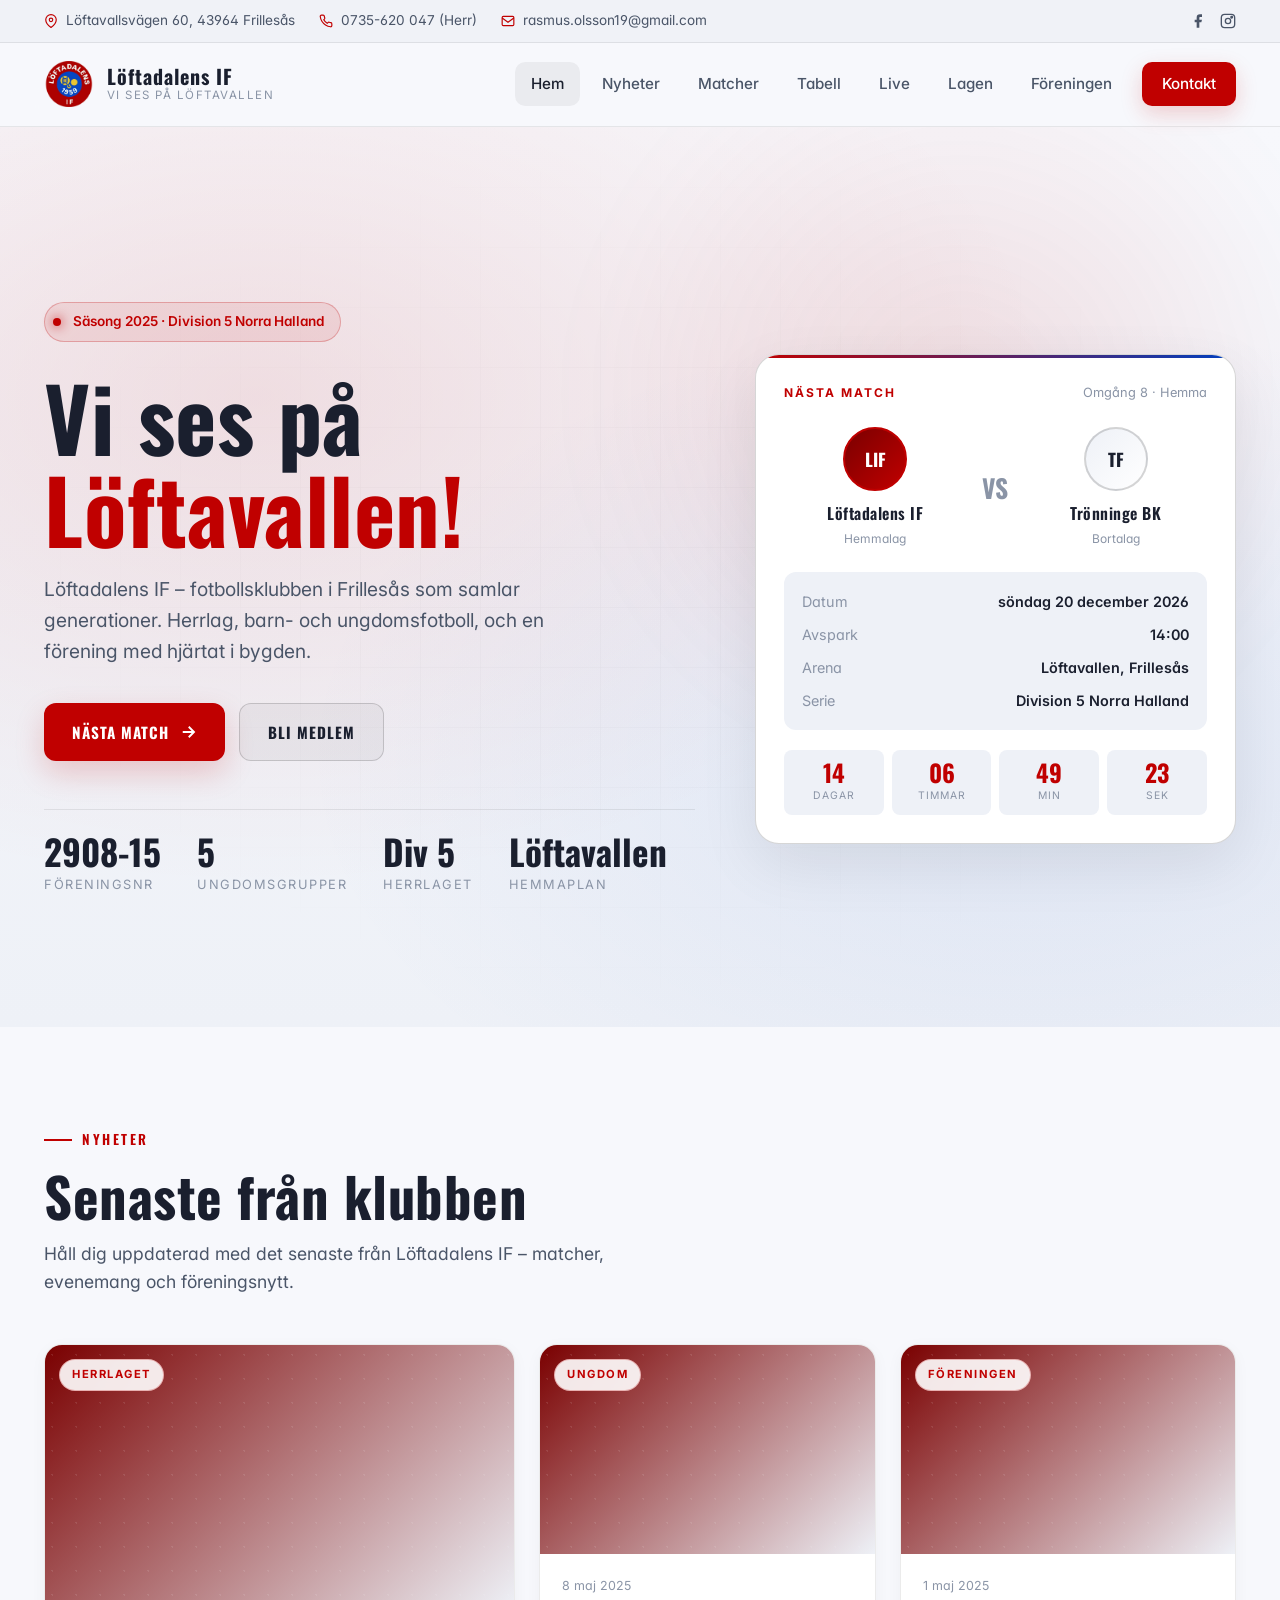
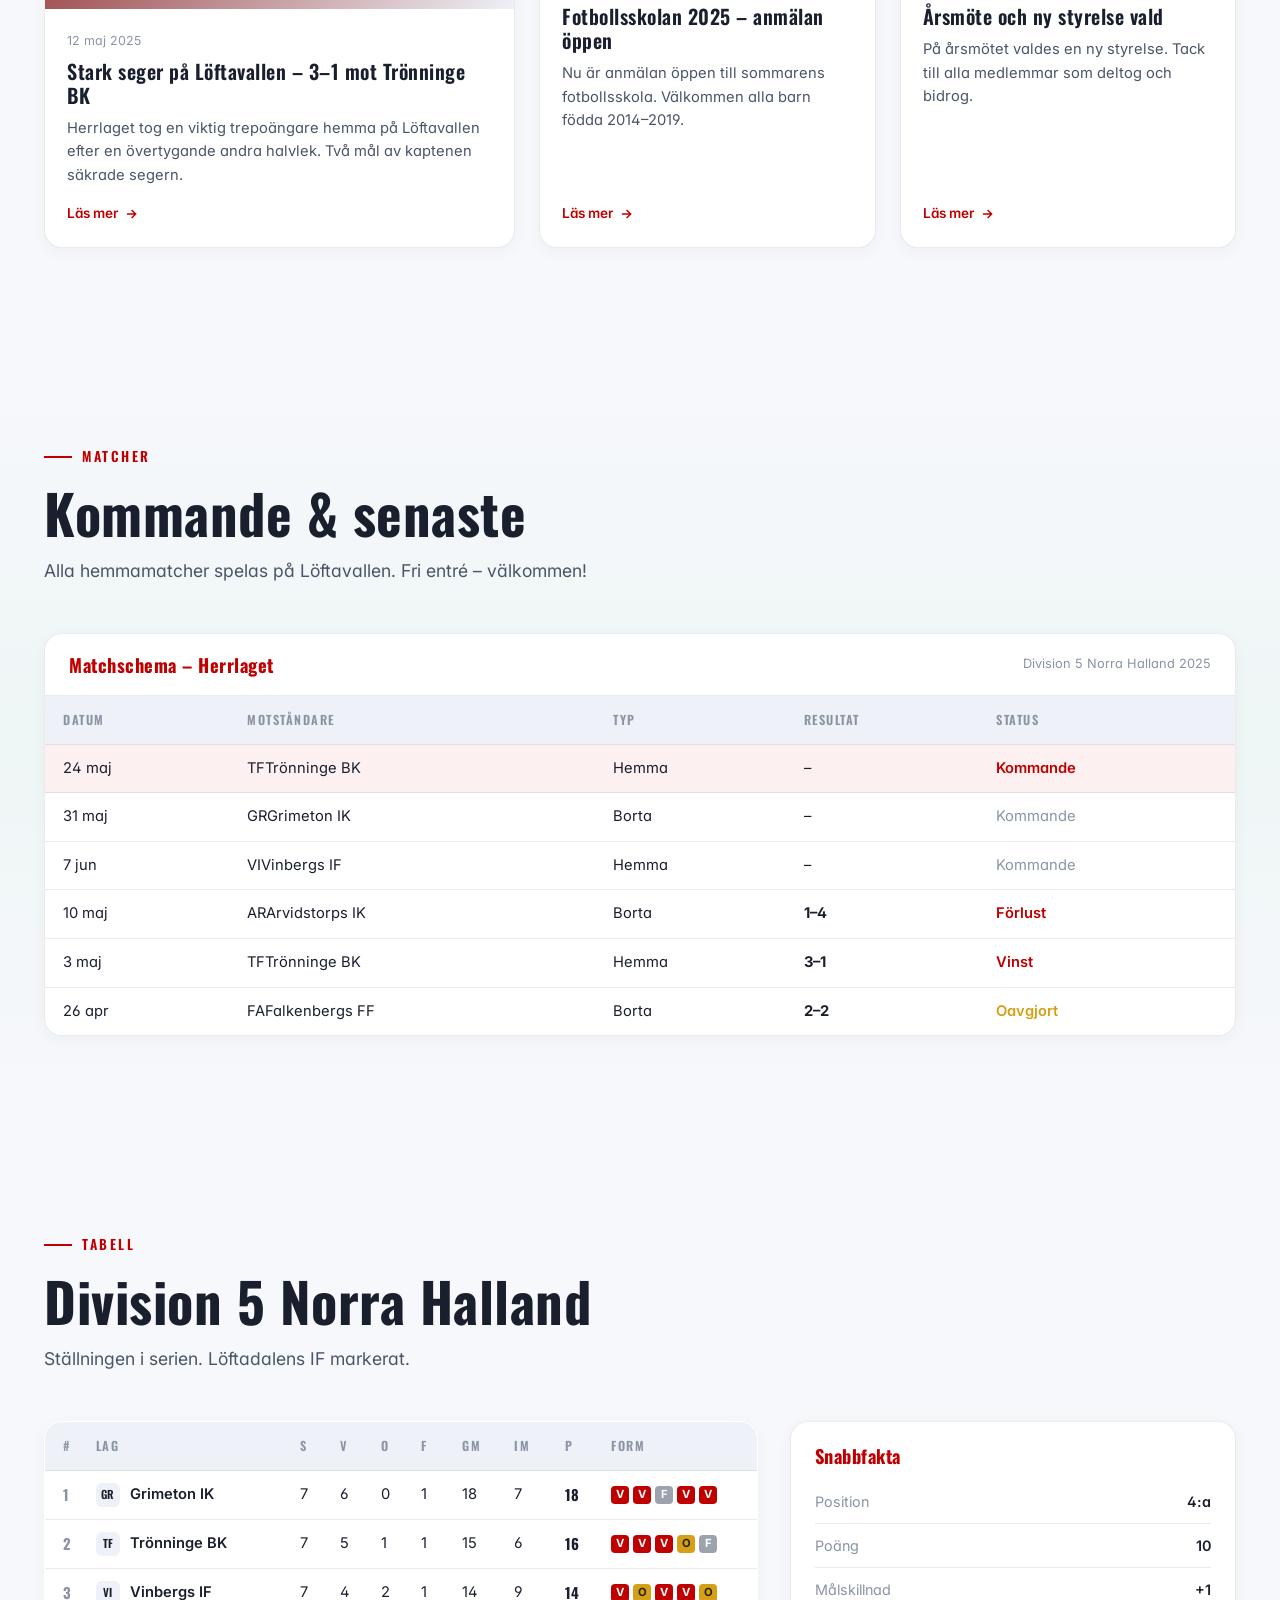
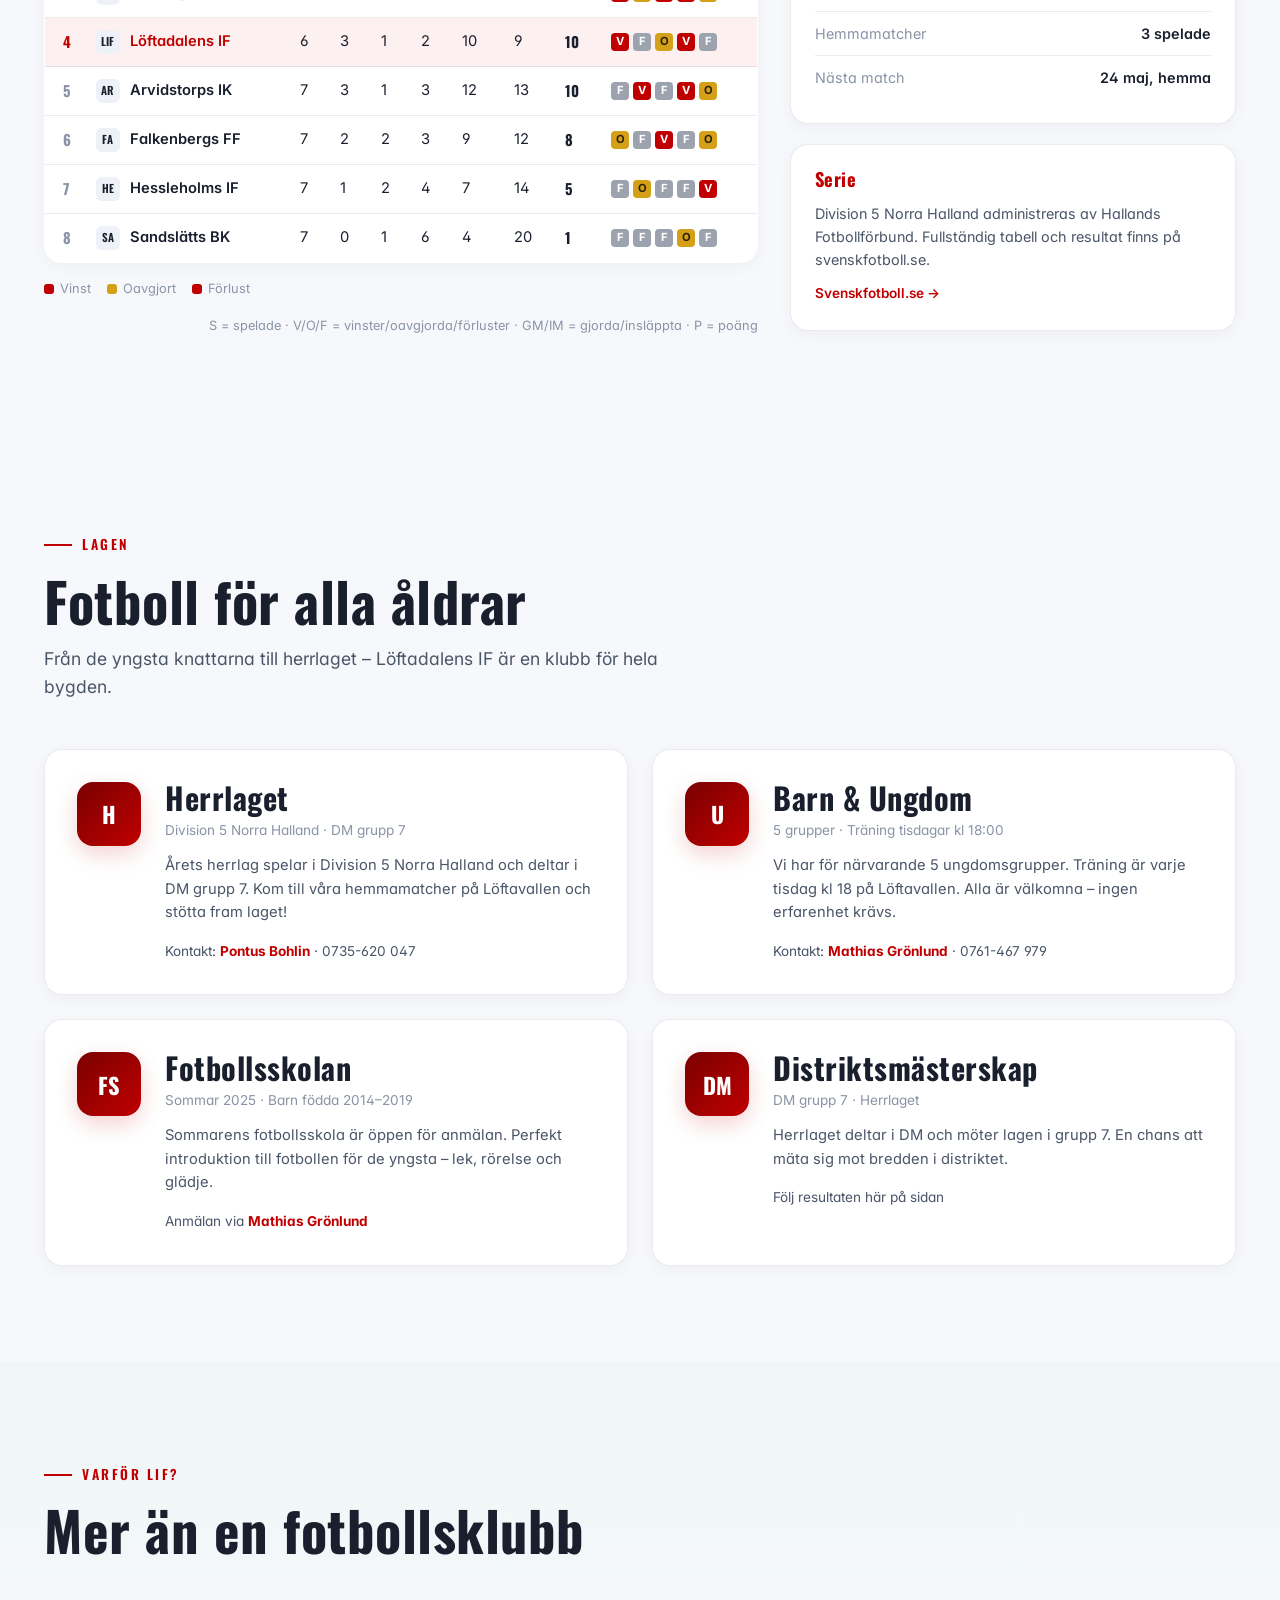
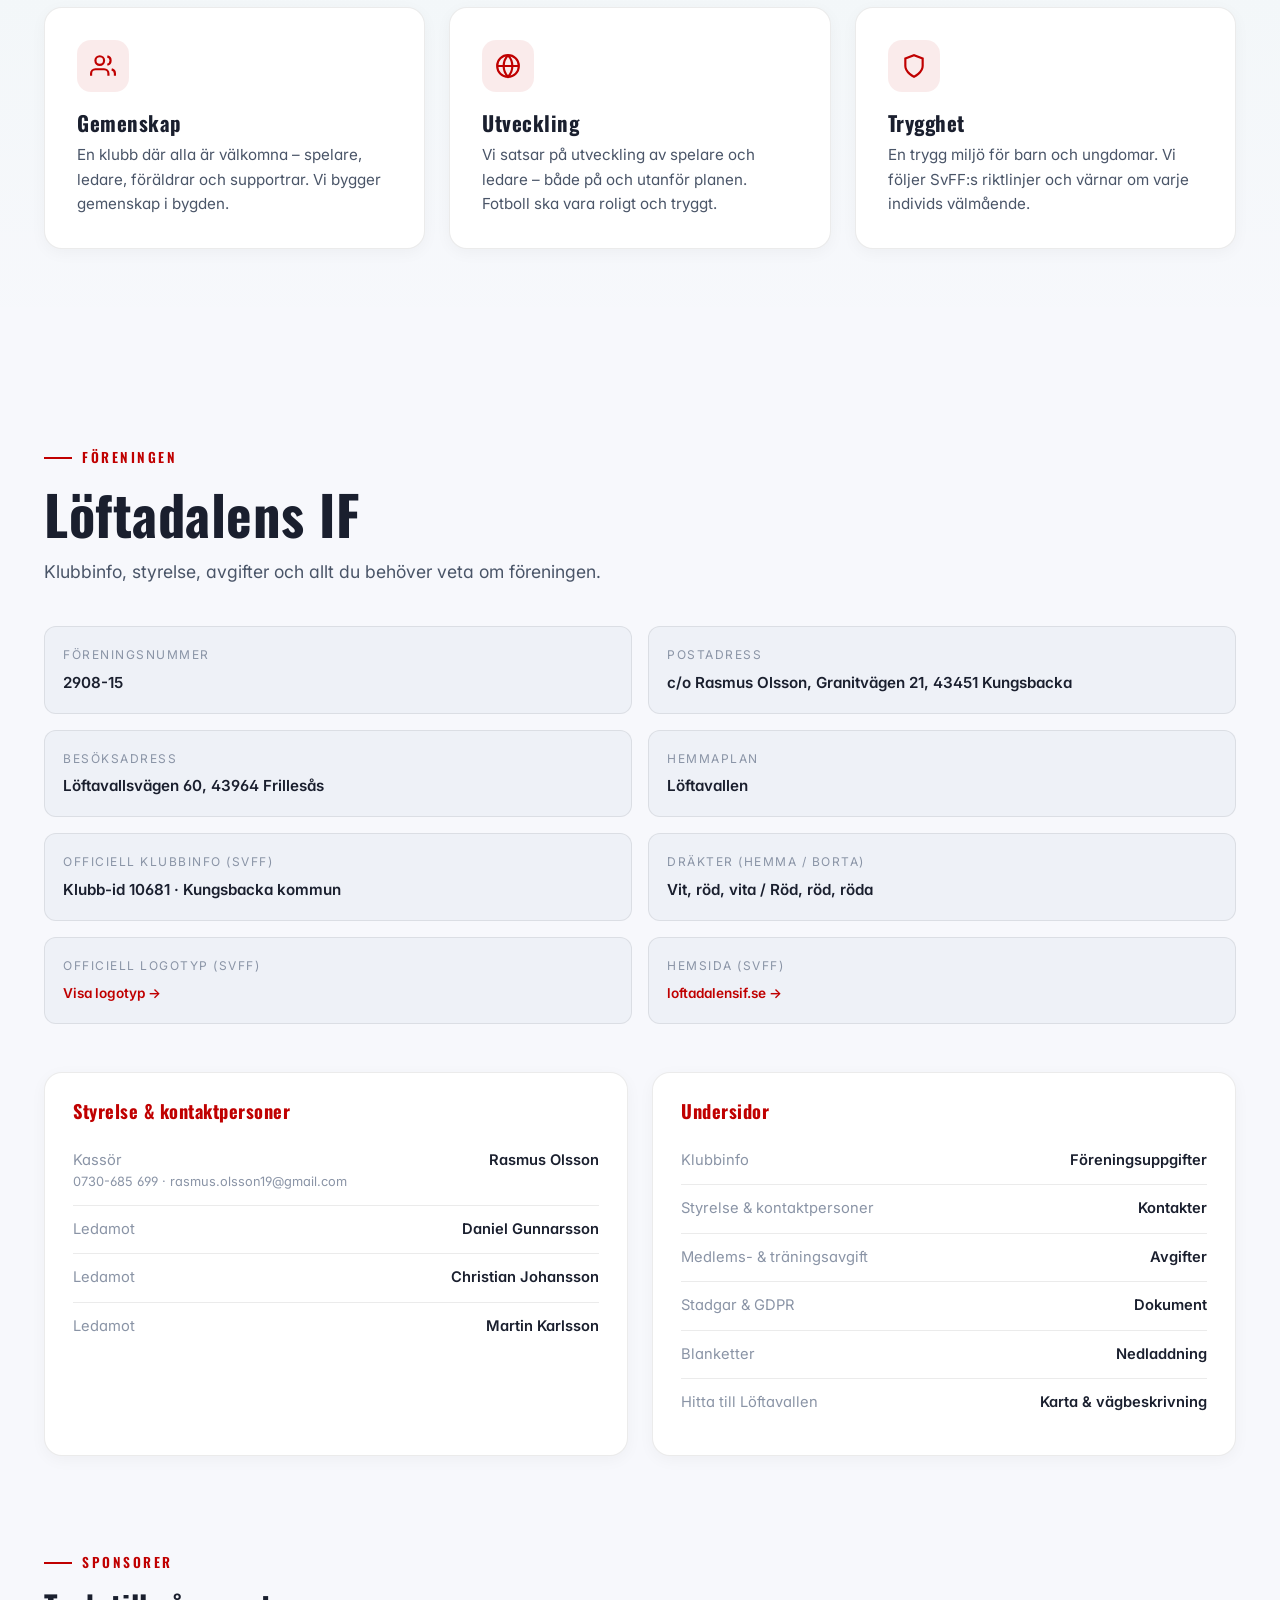
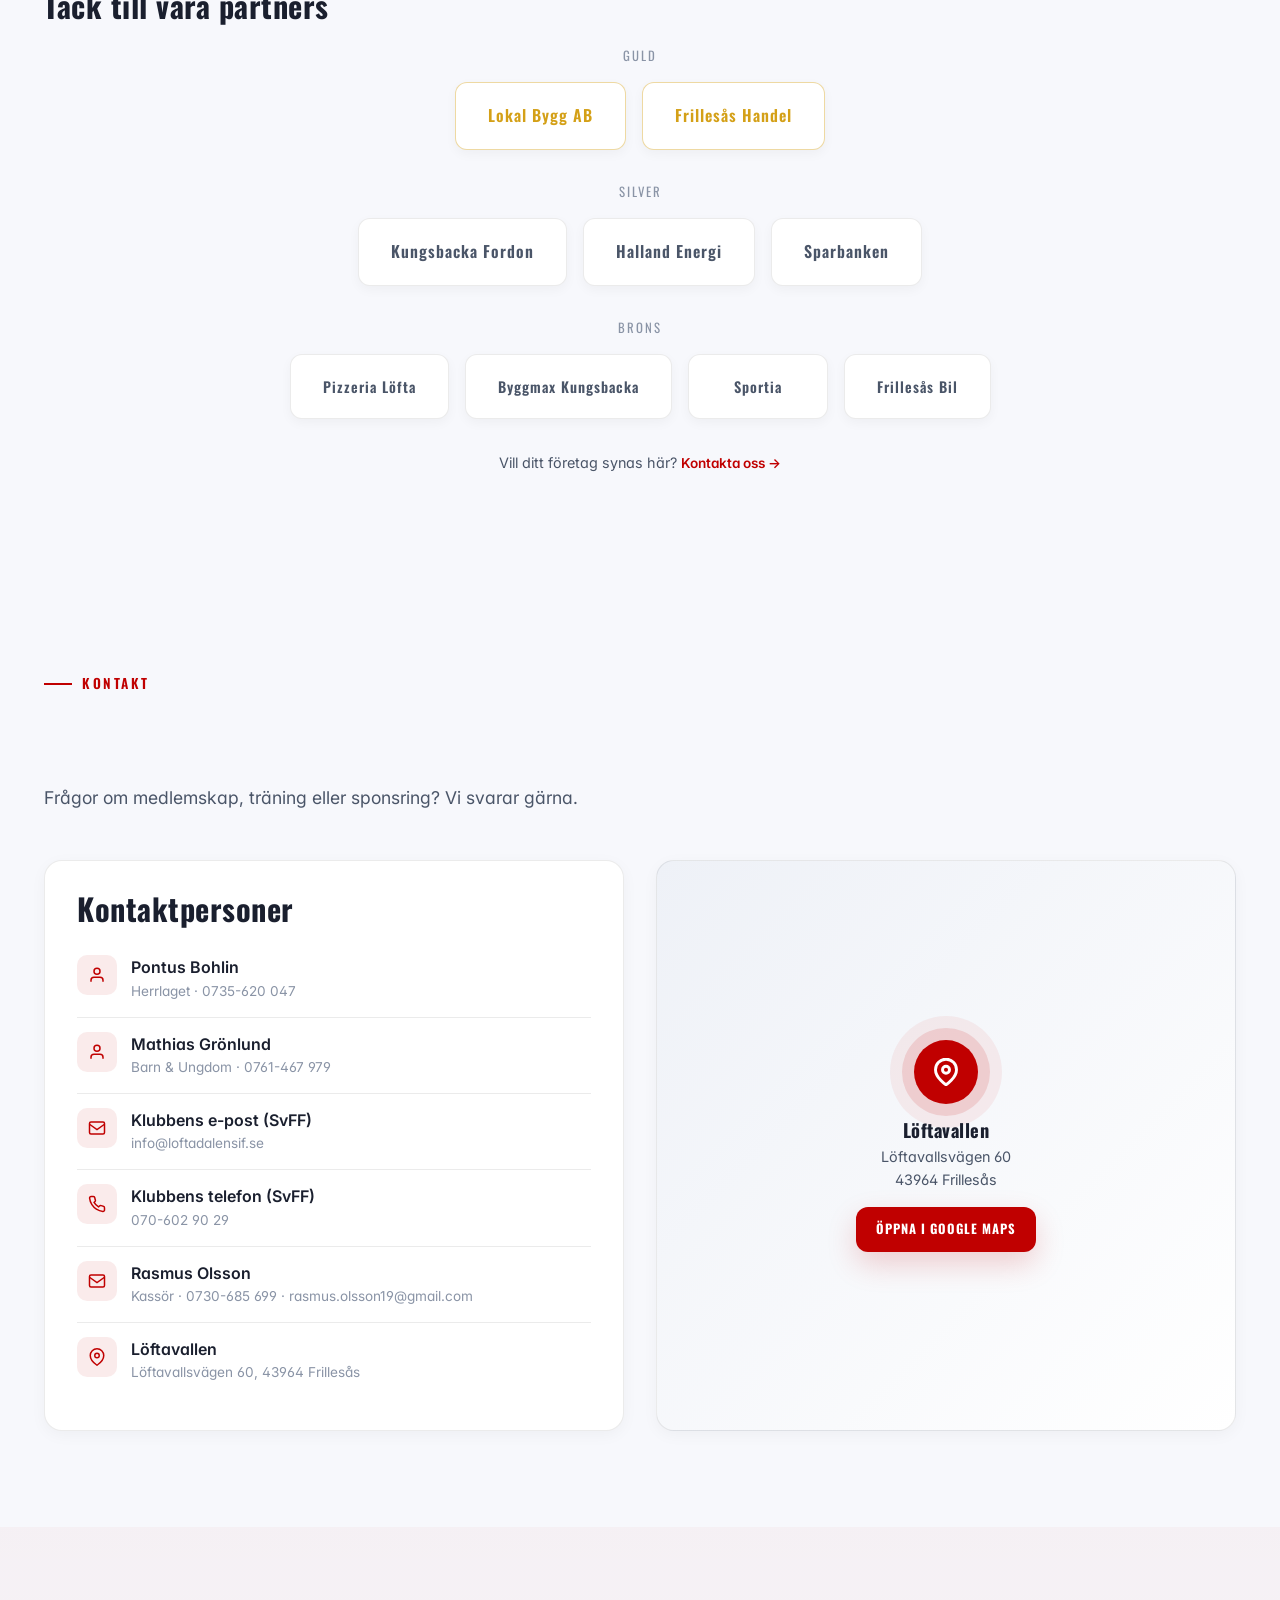
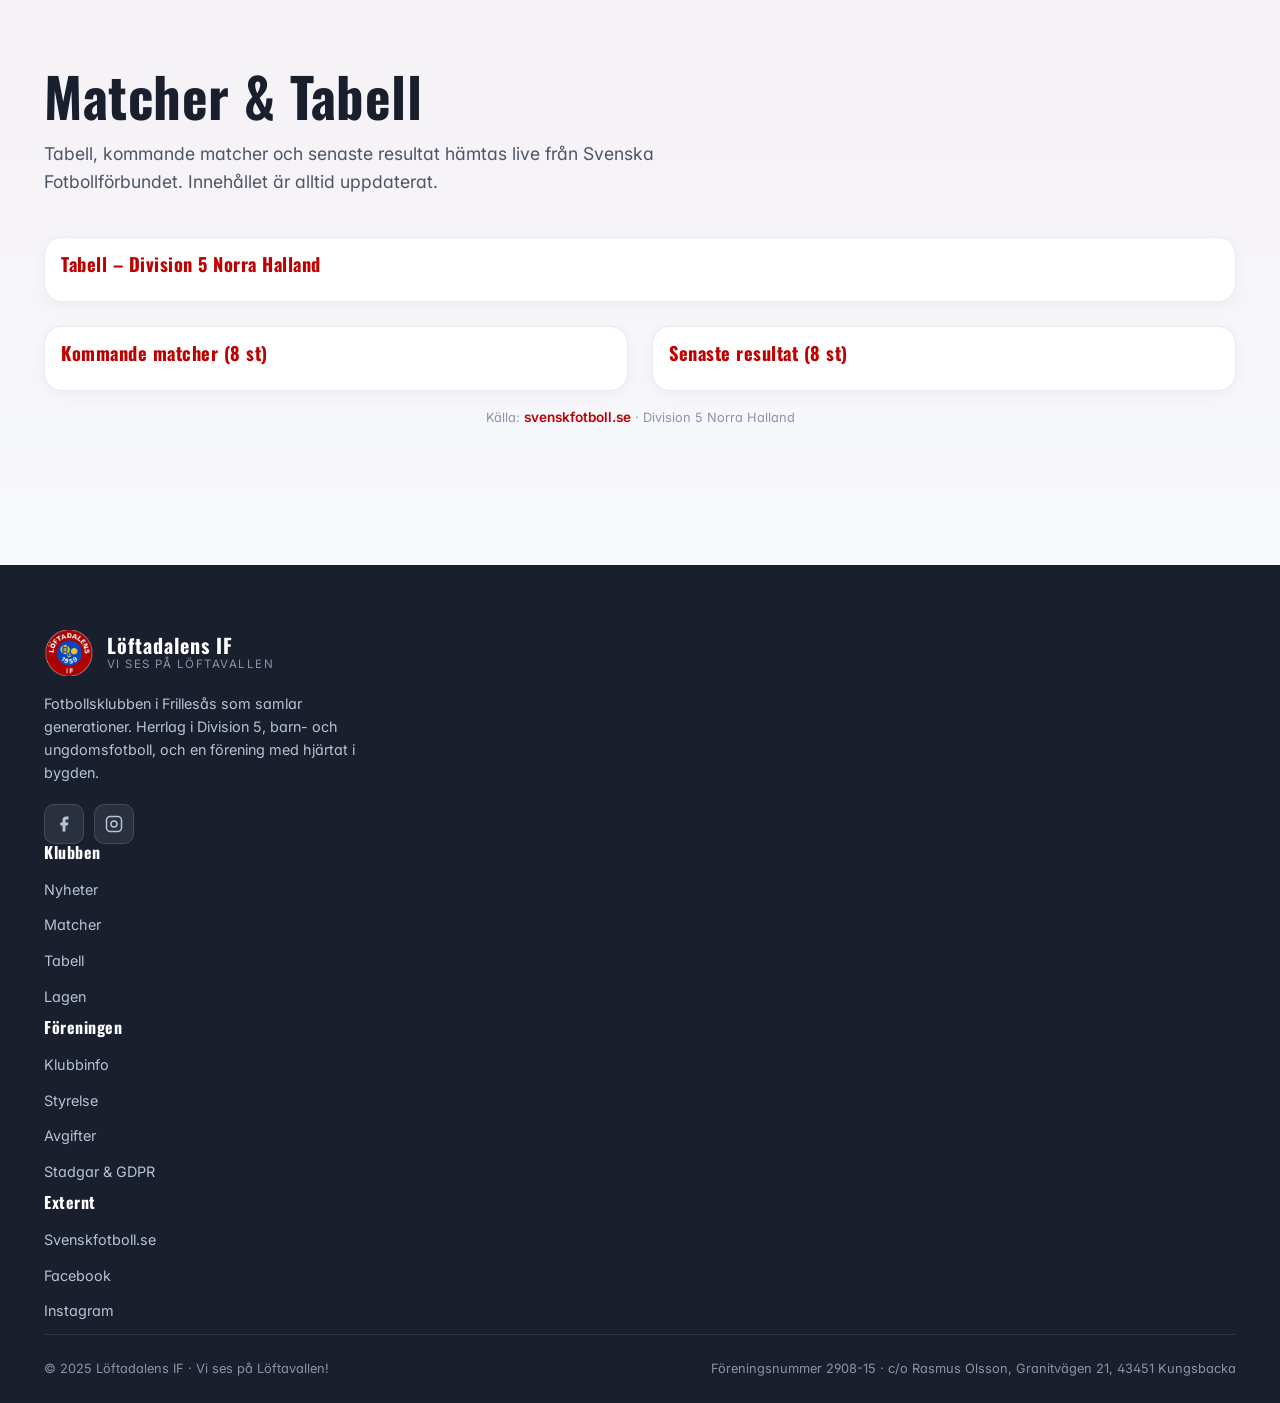
==== commit d5479ccc: "Rename section to Matcher & Tabell, clean up placeholder text" ====
--- a/index.html
+++ b/index.html
@@ -644,19 +644,9 @@
     <div class="container">
       <div class="eyebrow reveal">Live från Svensk Fotboll</div>
       <h2 class="section-title reveal">Matcher & Tabell</h2>
-      <p class="section-lead reveal">Kommande matcher och senaste resultat hämtas live från Svenska Fotbollförbundet. Innehållet är alltid uppdaterat.</p>
-
-      <div class="side-card reveal" style="margin-top:40px; text-align:center; padding:48px 24px;">
-        <div style="width:64px;height:64px;border-radius:16px;background:rgba(192,0,0,0.08);display:grid;place-items:center;margin:0 auto 20px;color:var(--red);">
-          <svg viewBox="0 0 24 24" fill="none" stroke="currentColor" stroke-width="2" width="30" height="30"><circle cx="12" cy="12" r="10"/><path d="M12 2a14.5 14.5 0 000 20 14.5 14.5 0 000-20M2 12h20"/></svg>
-        </div>
-        <h3 style="margin-bottom:10px;">SvFF-widget (aktiveras av dig)</h3>
-        <p style="max-width:560px;margin:0 auto 20px;font-size:0.95rem;">
-          För att visa live-tabell och kommande matcher: gå till
-          <a href="https://www.svenskfotboll.se/widgets/" target="_blank" rel="noopener" class="nc-link">svenskfotboll.se/widgets</a>,
-          sök fram Löftadalens IF, generera koden och klistra in den här. Tills dess visas statisk exempeldata ovan.
-        </p>
-        <div id="svff-widgets" style="margin-top:24px;display:grid;gap:24px;">
+      <p class="section-lead reveal">Tabell, kommande matcher och senaste resultat hämtas live från Svenska Fotbollförbundet. Innehållet är alltid uppdaterat.</p>
+
+      <div id="svff-widgets" style="margin-top:40px;display:grid;gap:24px;">
           <!-- SvFF widget: Tabell (Division 5 Norra Halland) -->
           <div class="side-card" style="padding:16px;">
             <h4 style="margin-bottom:12px;color:var(--red);">Tabell – Division 5 Norra Halland</h4>
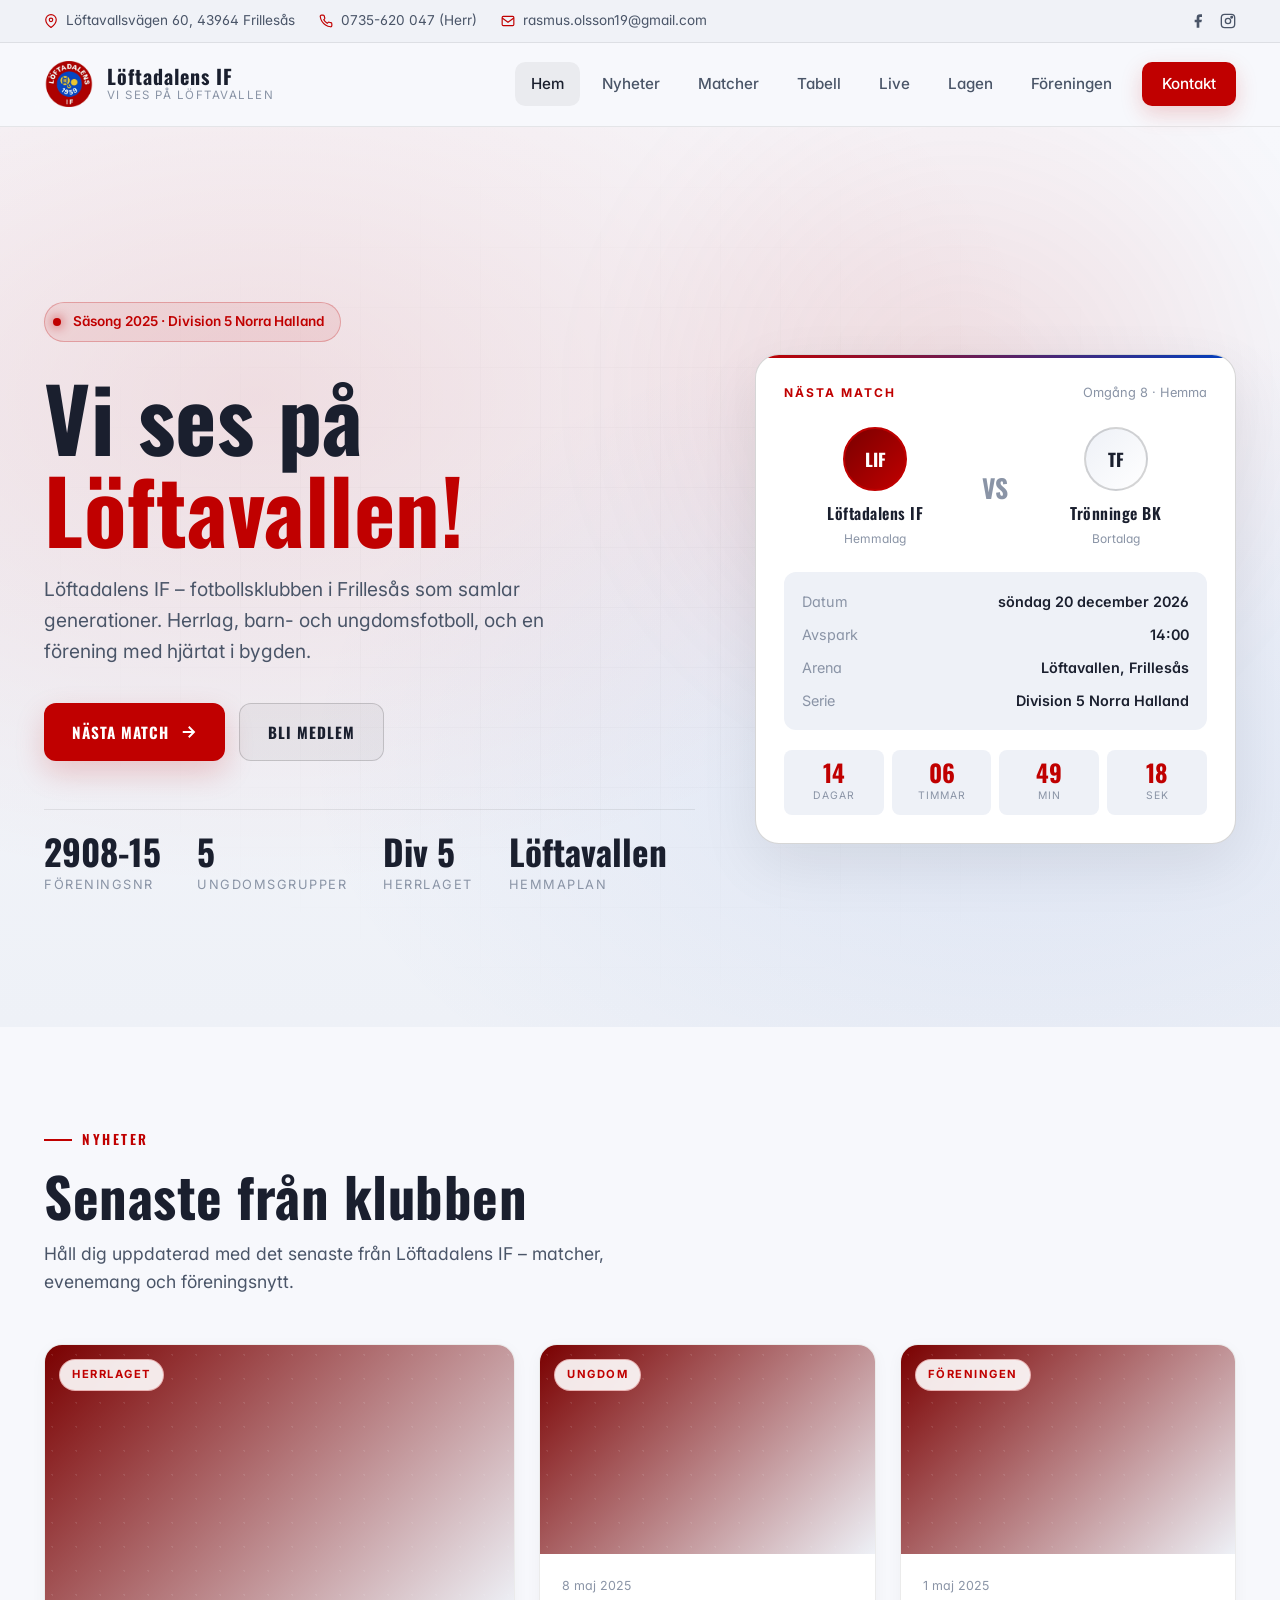
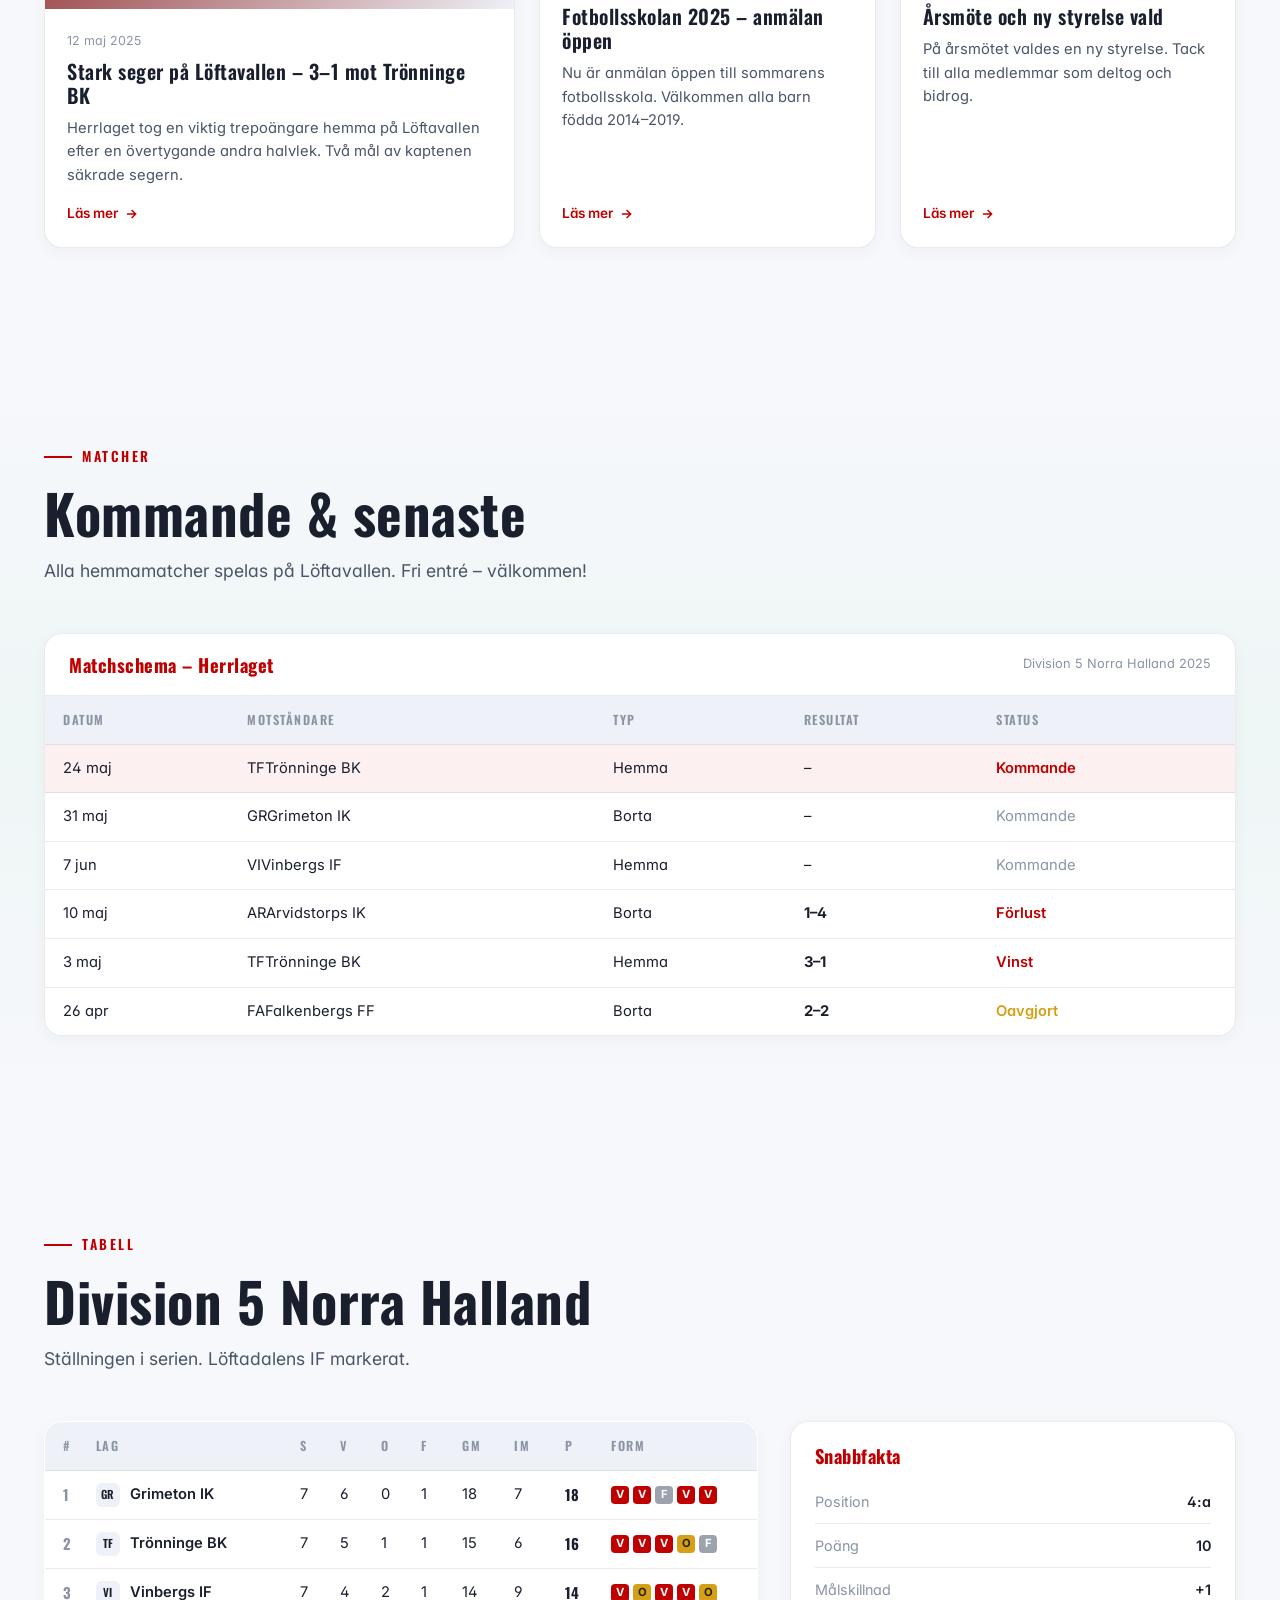
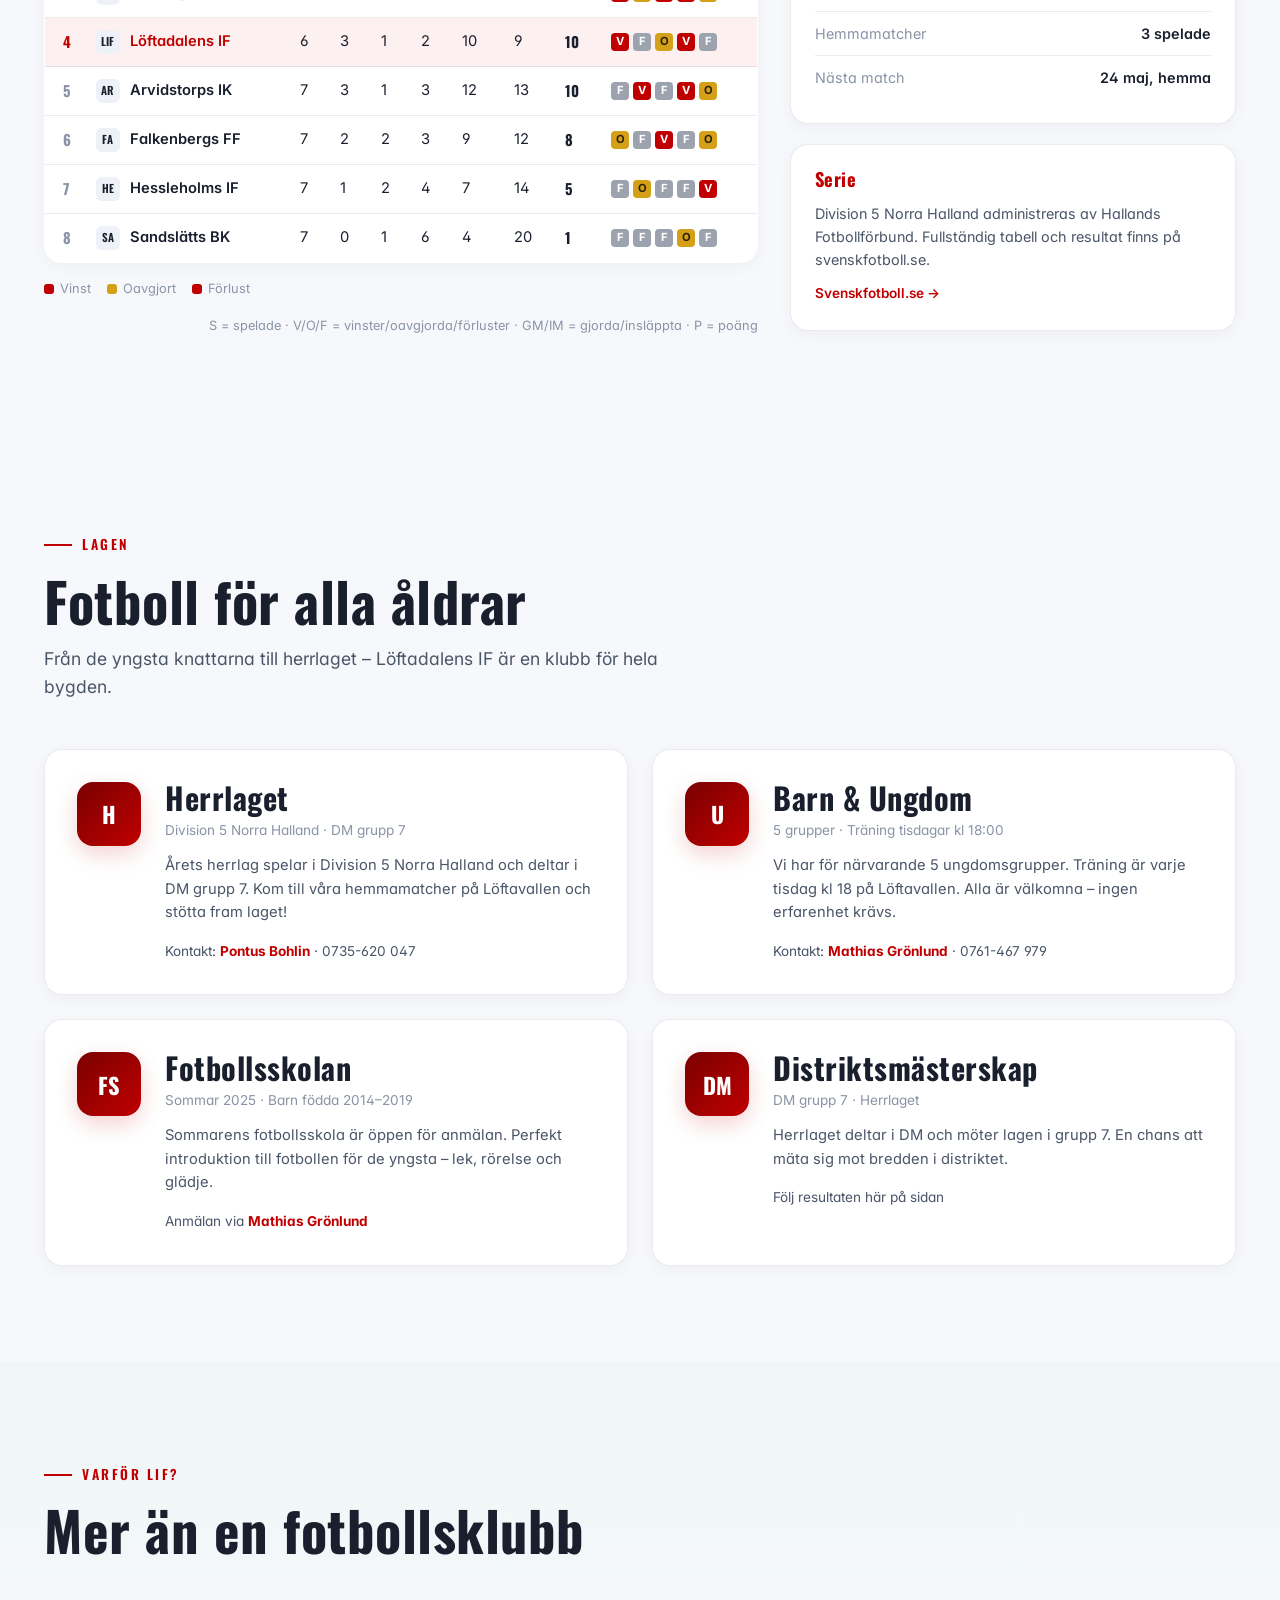
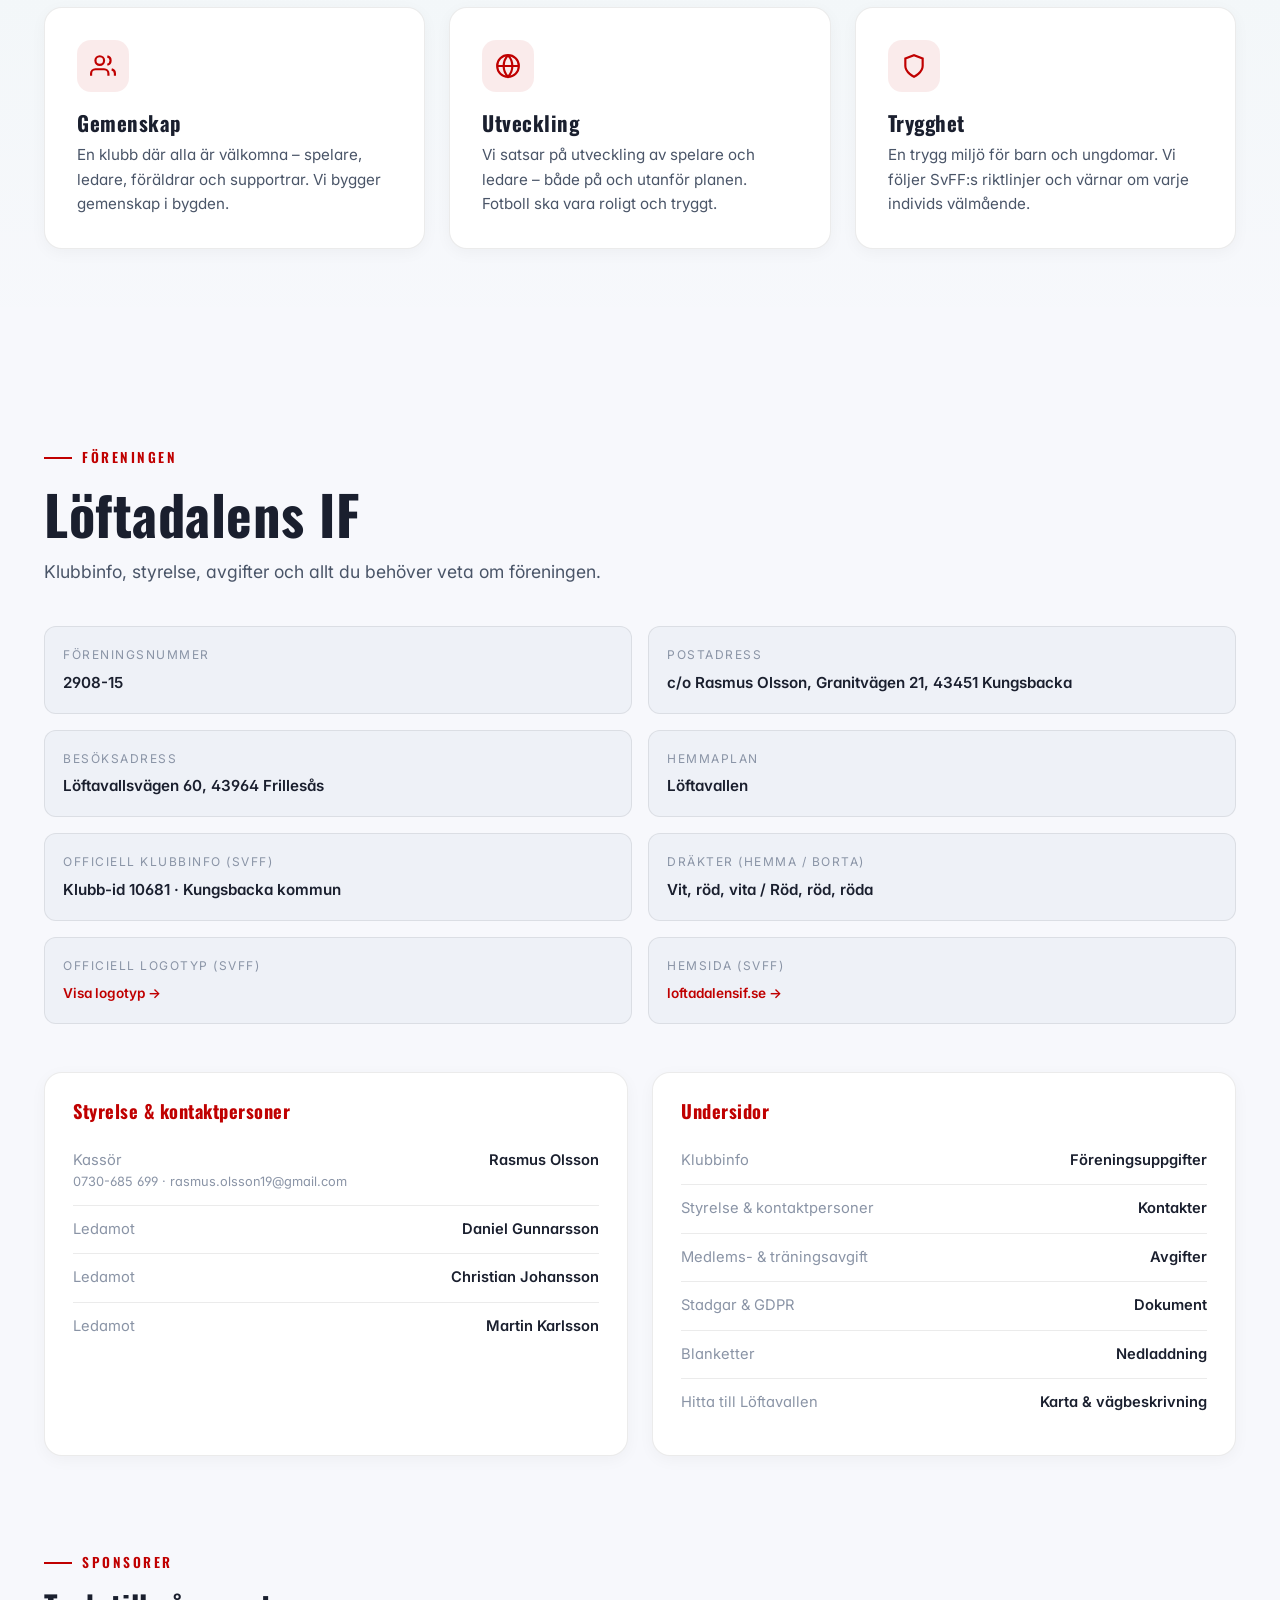
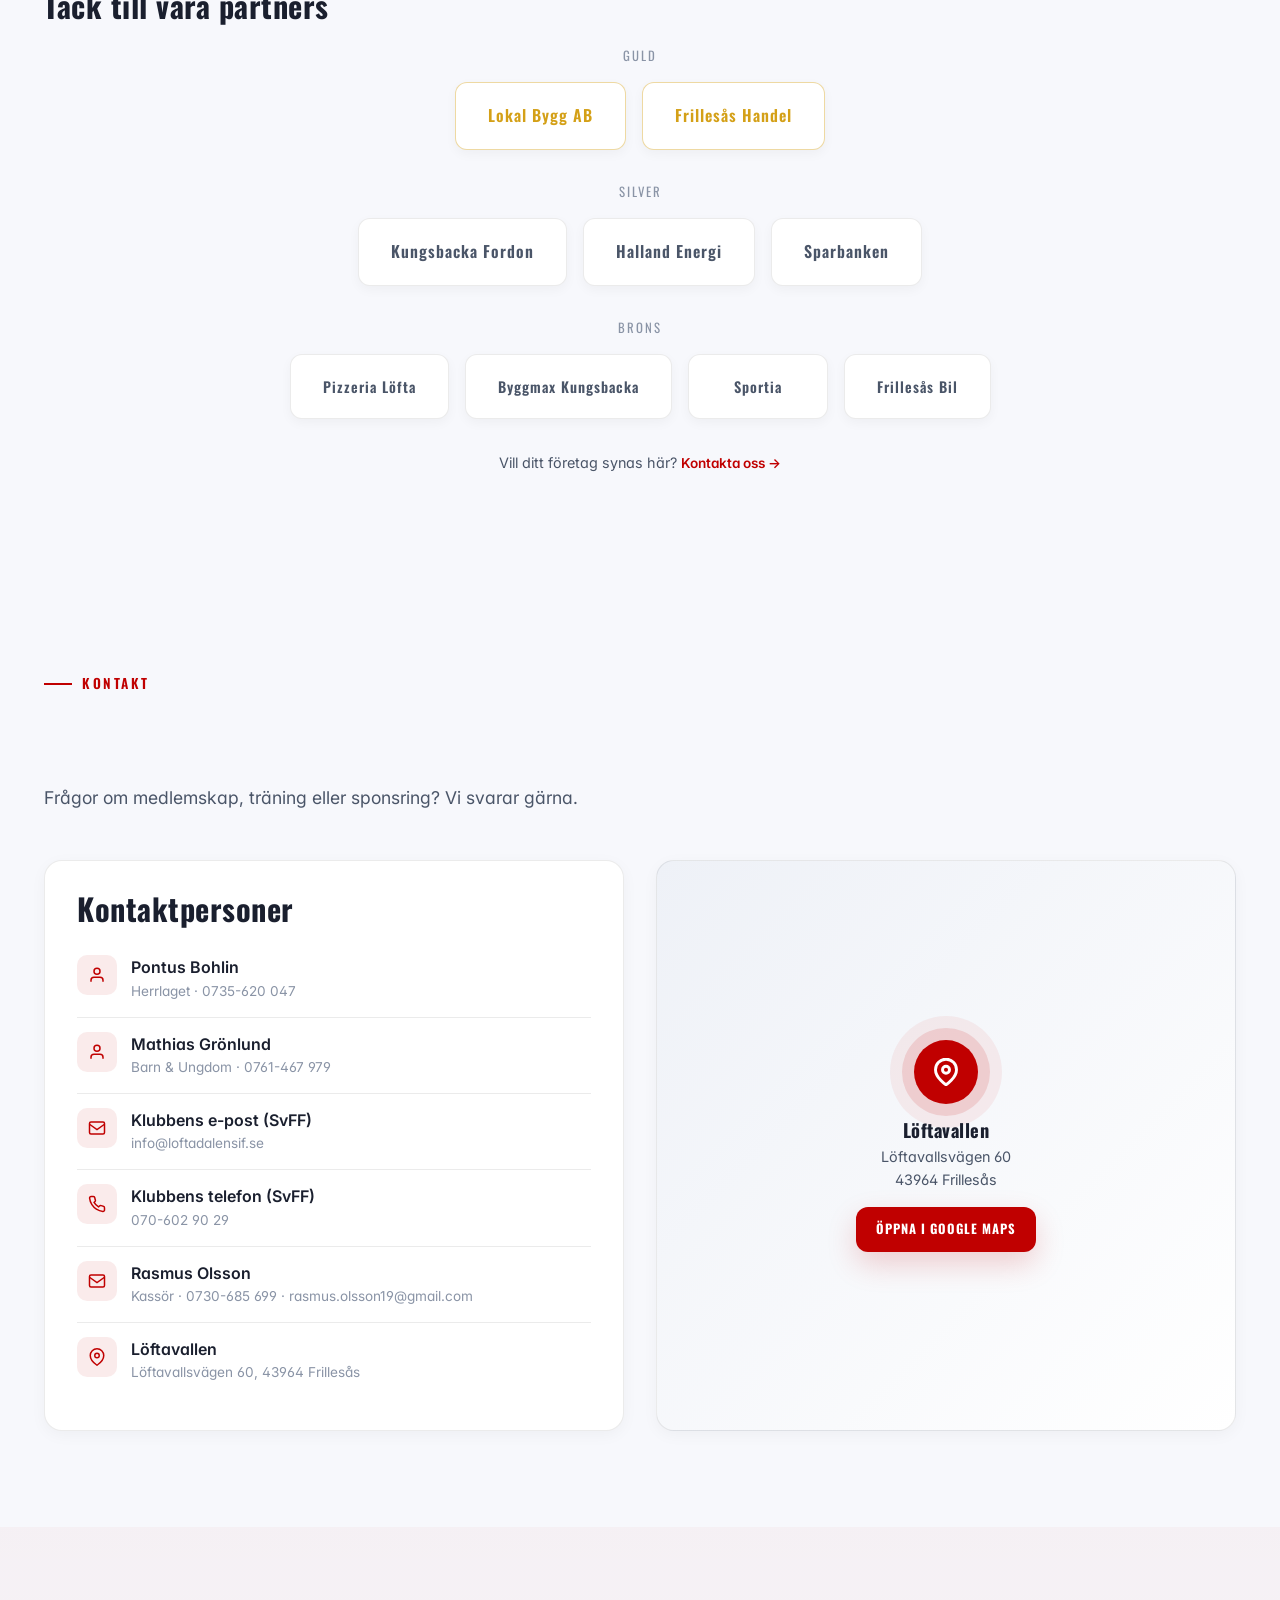
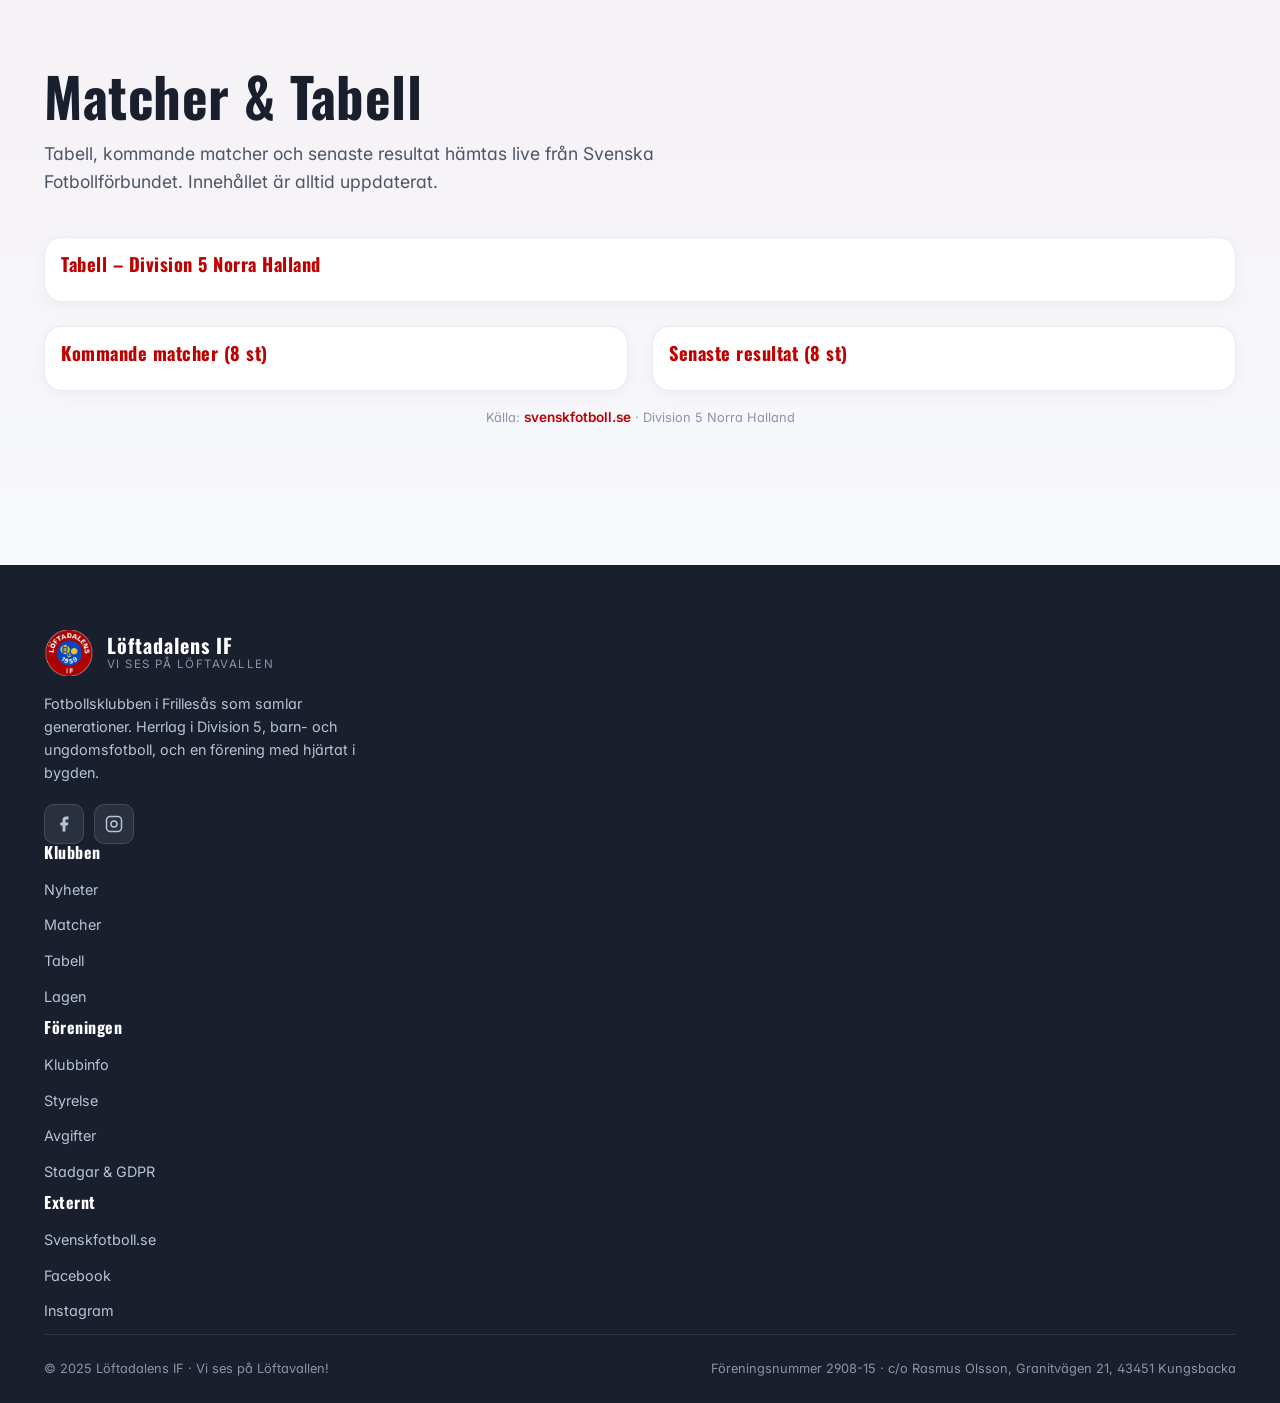
==== commit 3e8f038e: "Rename eyebrow to Svensk Fotboll, remove Live label" ====
--- a/index.html
+++ b/index.html
@@ -642,7 +642,7 @@
   <!-- Live matches & table (SvFF widget) -->
   <section class="section" id="live" style="background: linear-gradient(180deg, rgba(192,0,0,0.03), transparent);">
     <div class="container">
-      <div class="eyebrow reveal">Live från Svensk Fotboll</div>
+      <div class="eyebrow reveal">Svensk Fotboll</div>
       <h2 class="section-title reveal">Matcher & Tabell</h2>
       <p class="section-lead reveal">Tabell, kommande matcher och senaste resultat hämtas live från Svenska Fotbollförbundet. Innehållet är alltid uppdaterat.</p>
 
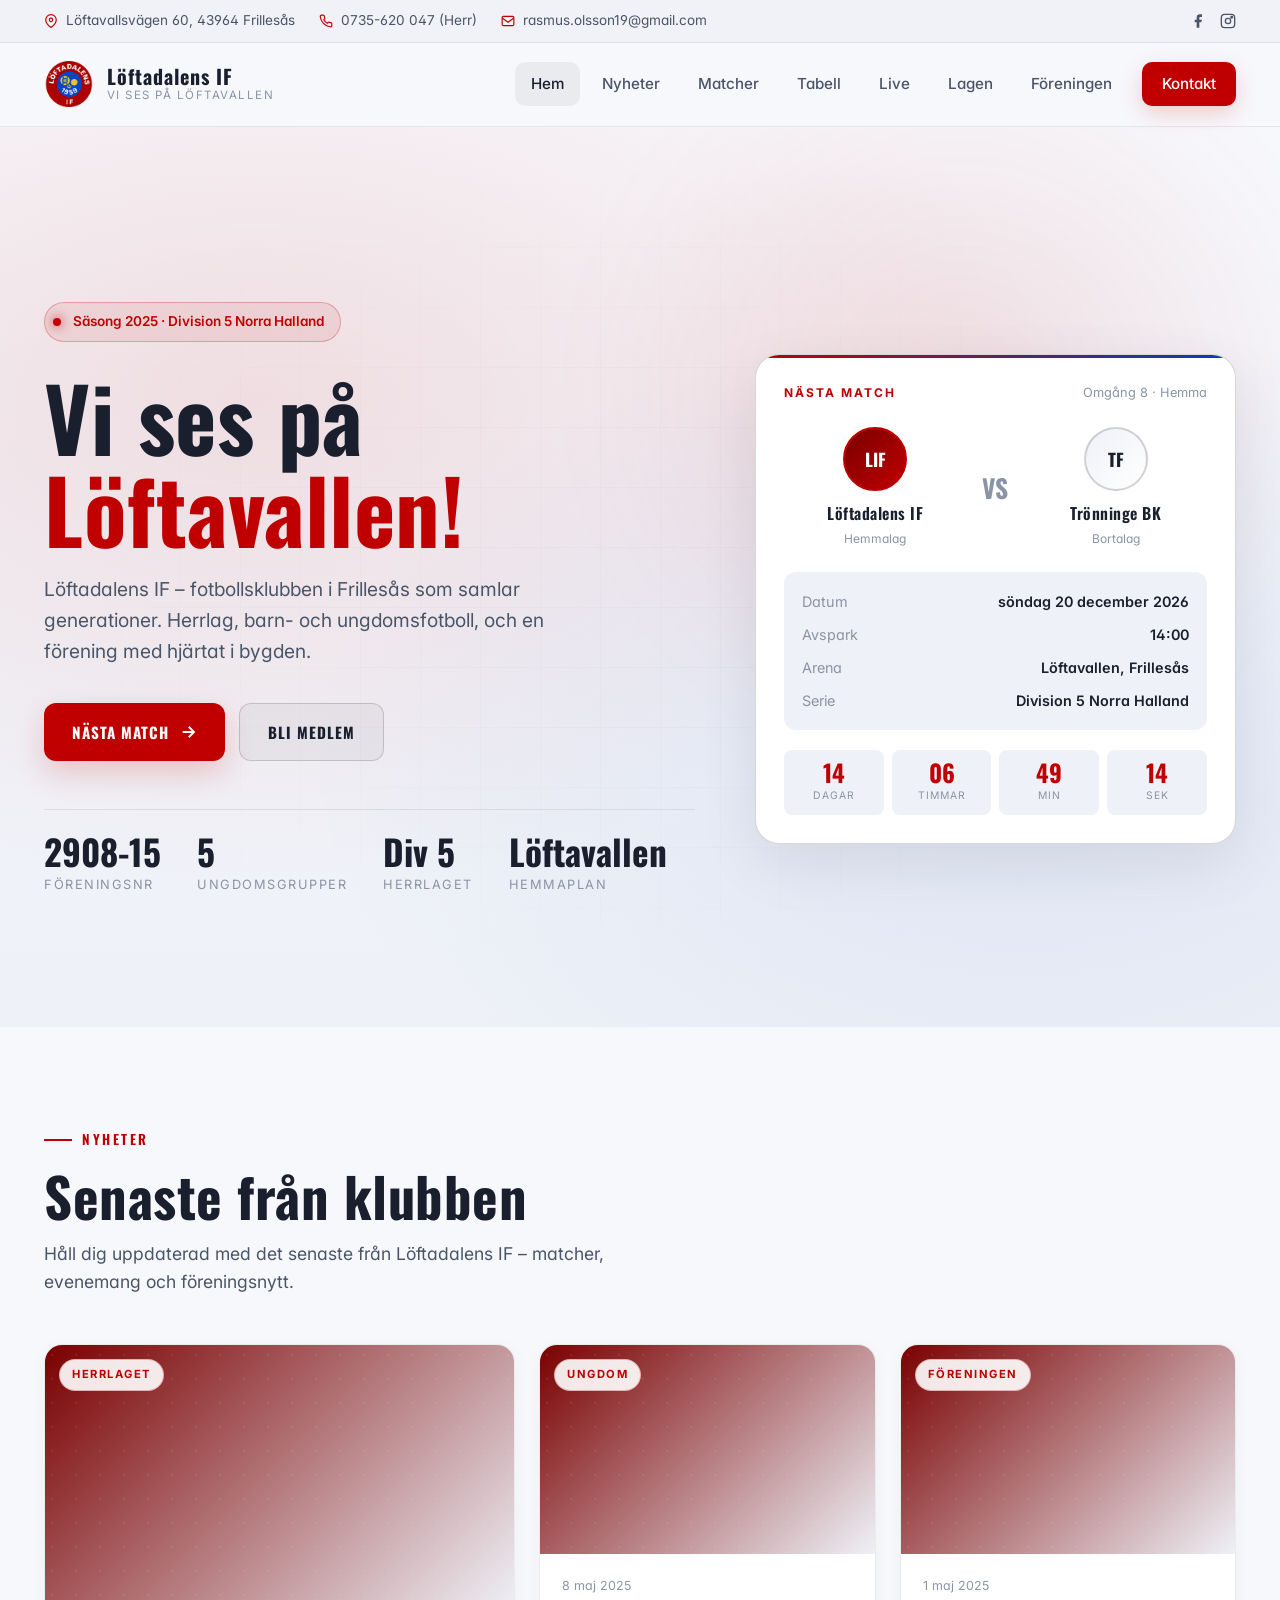
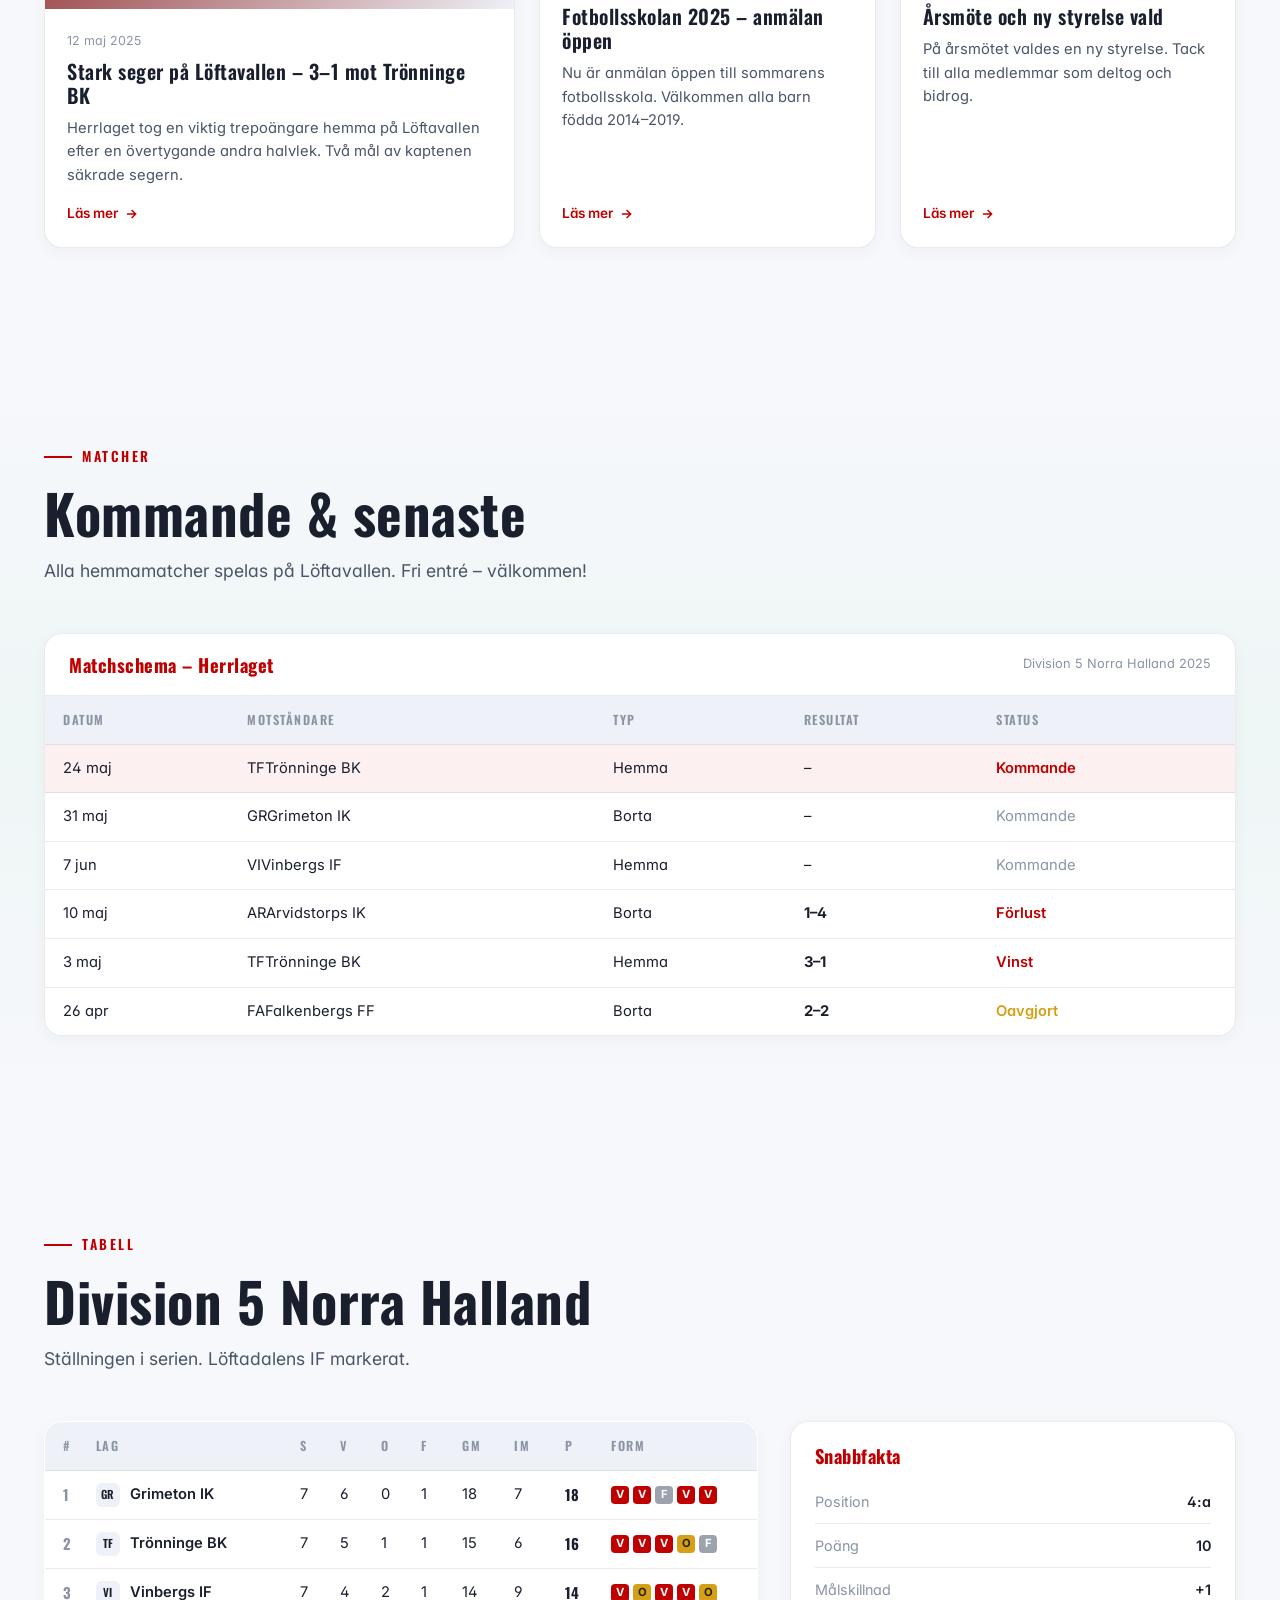
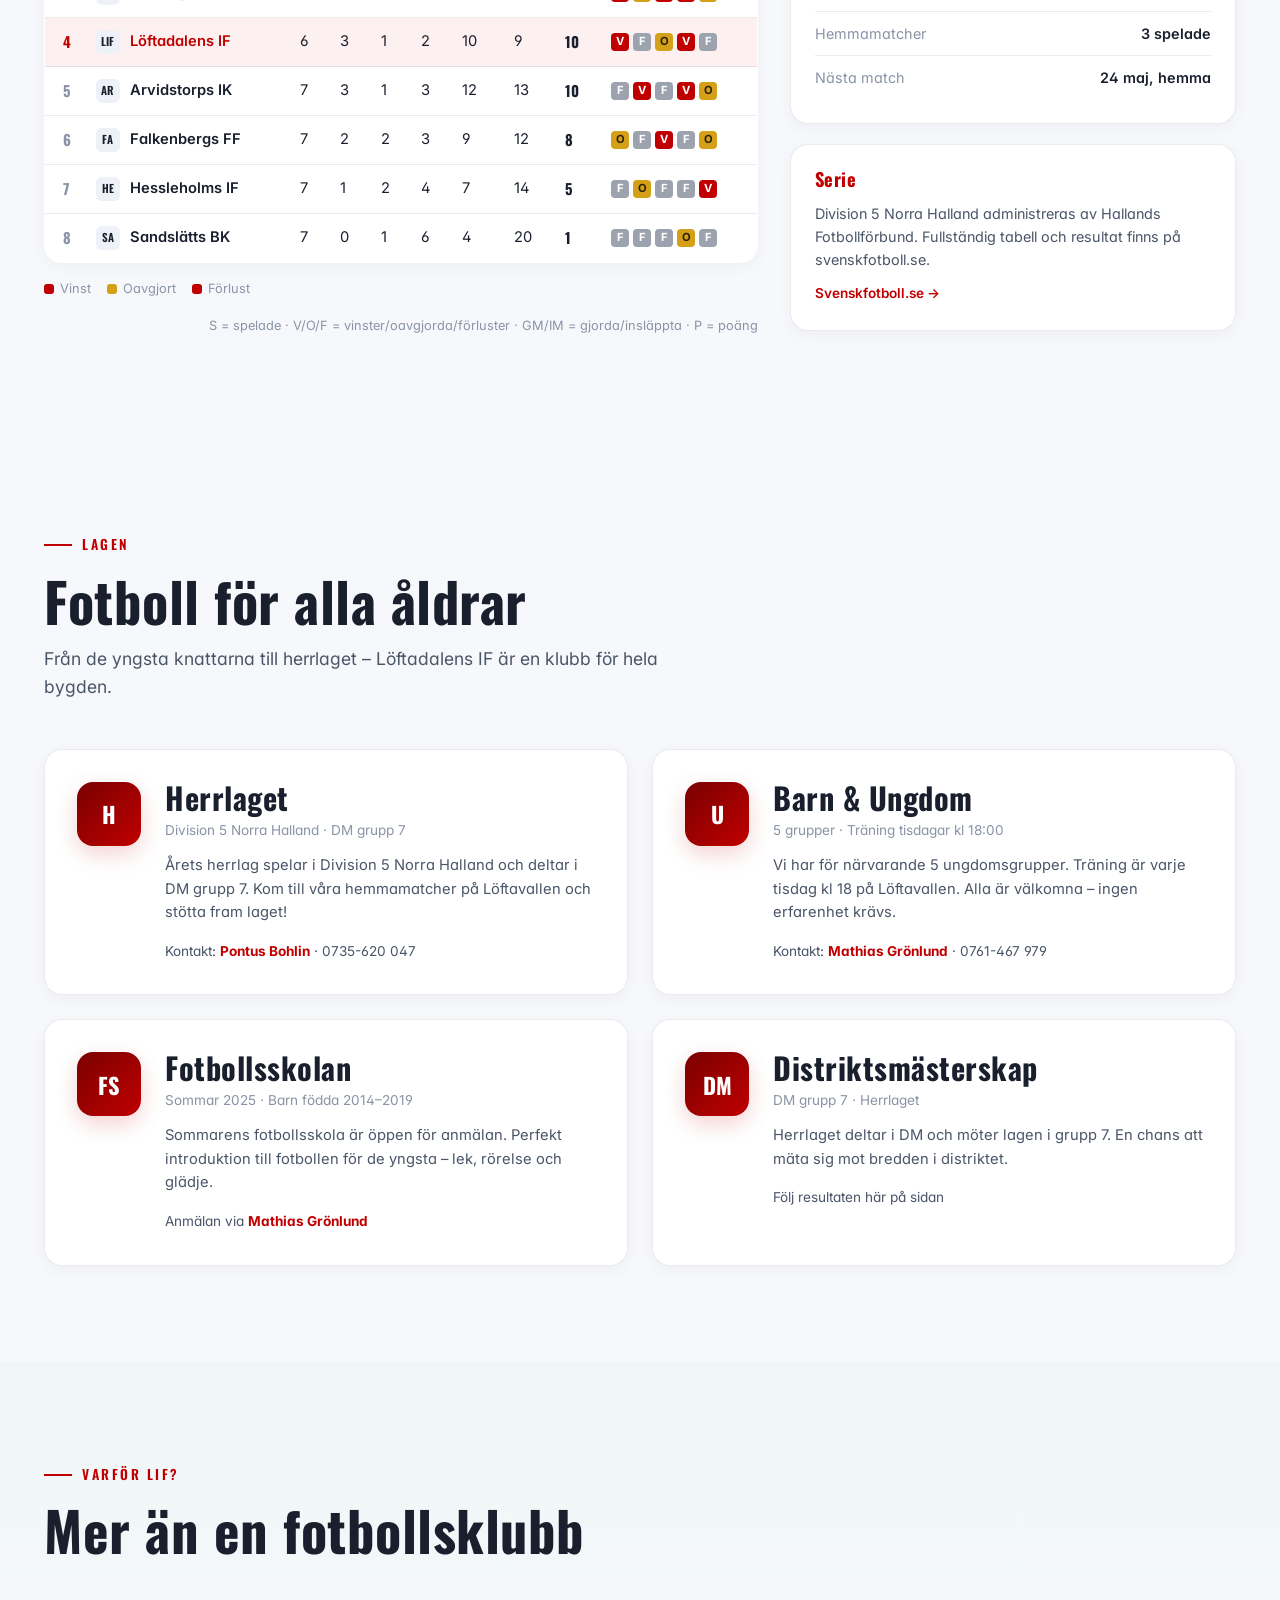
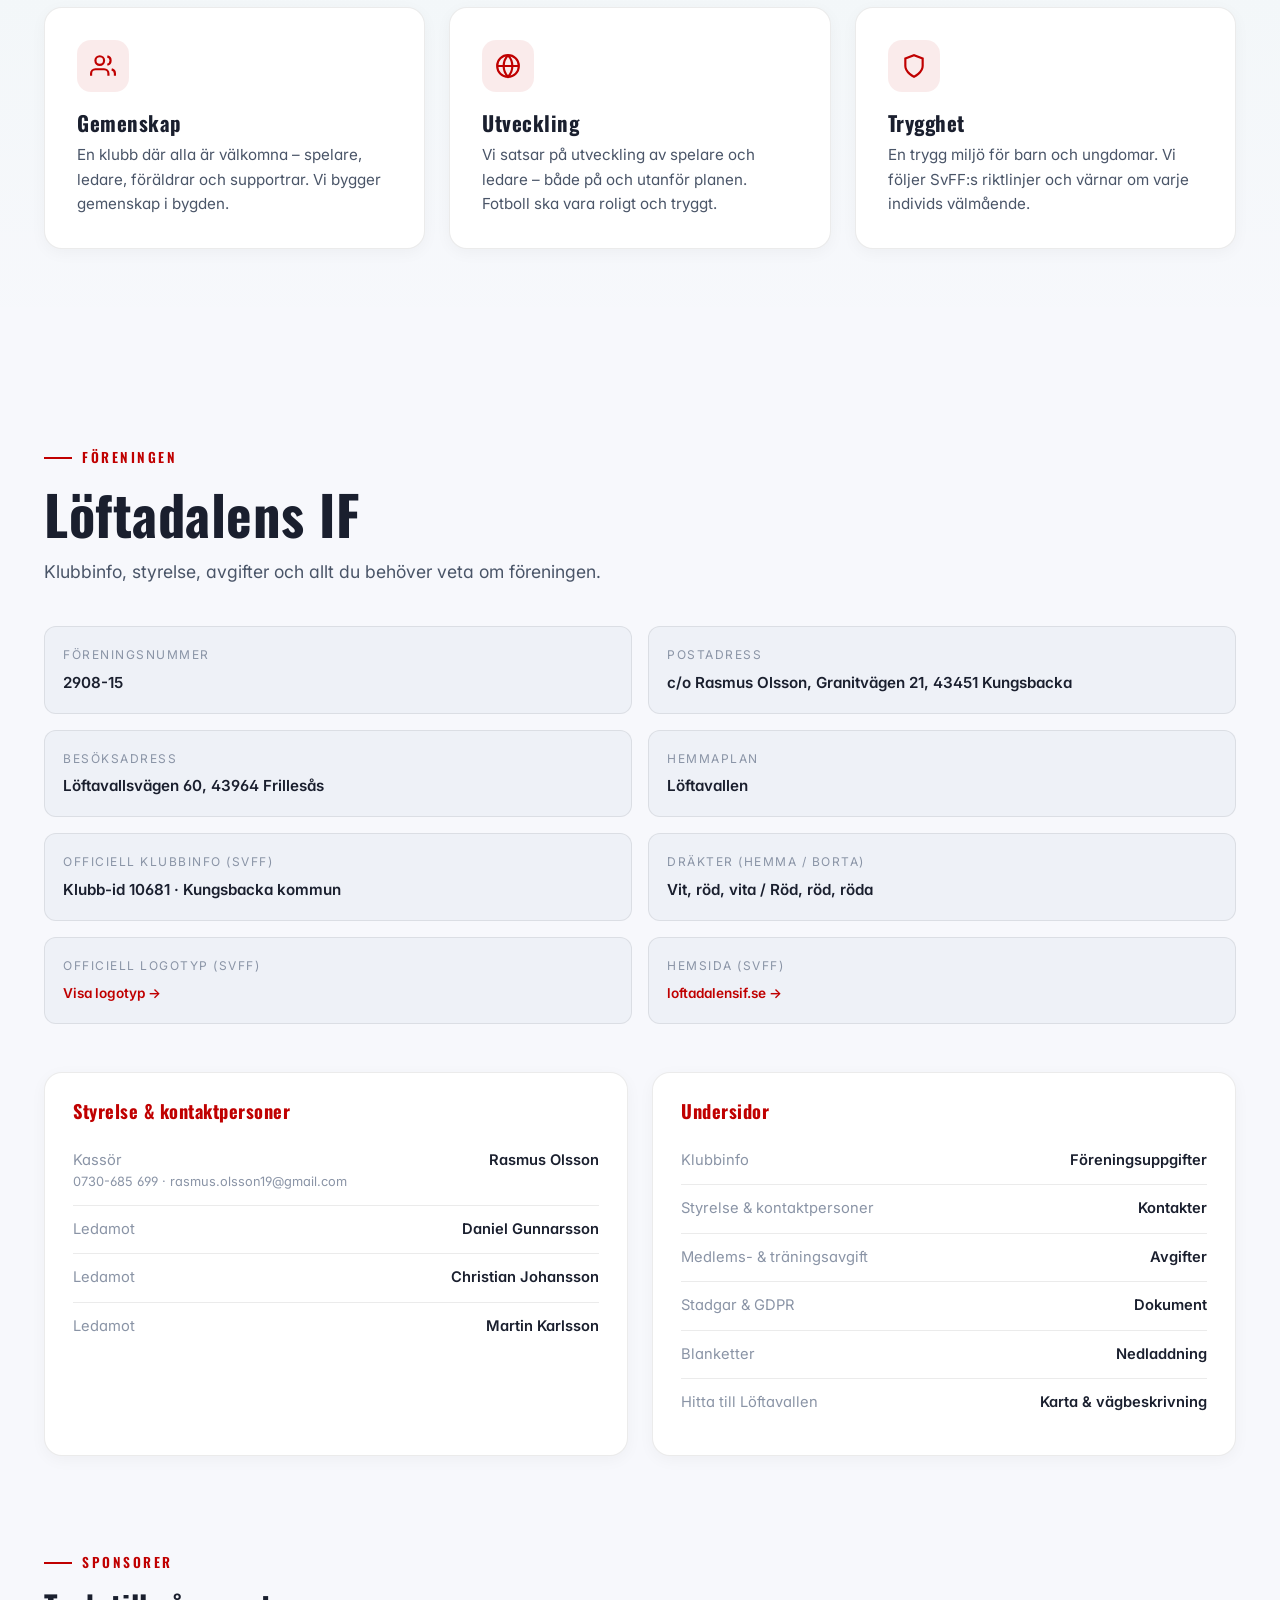
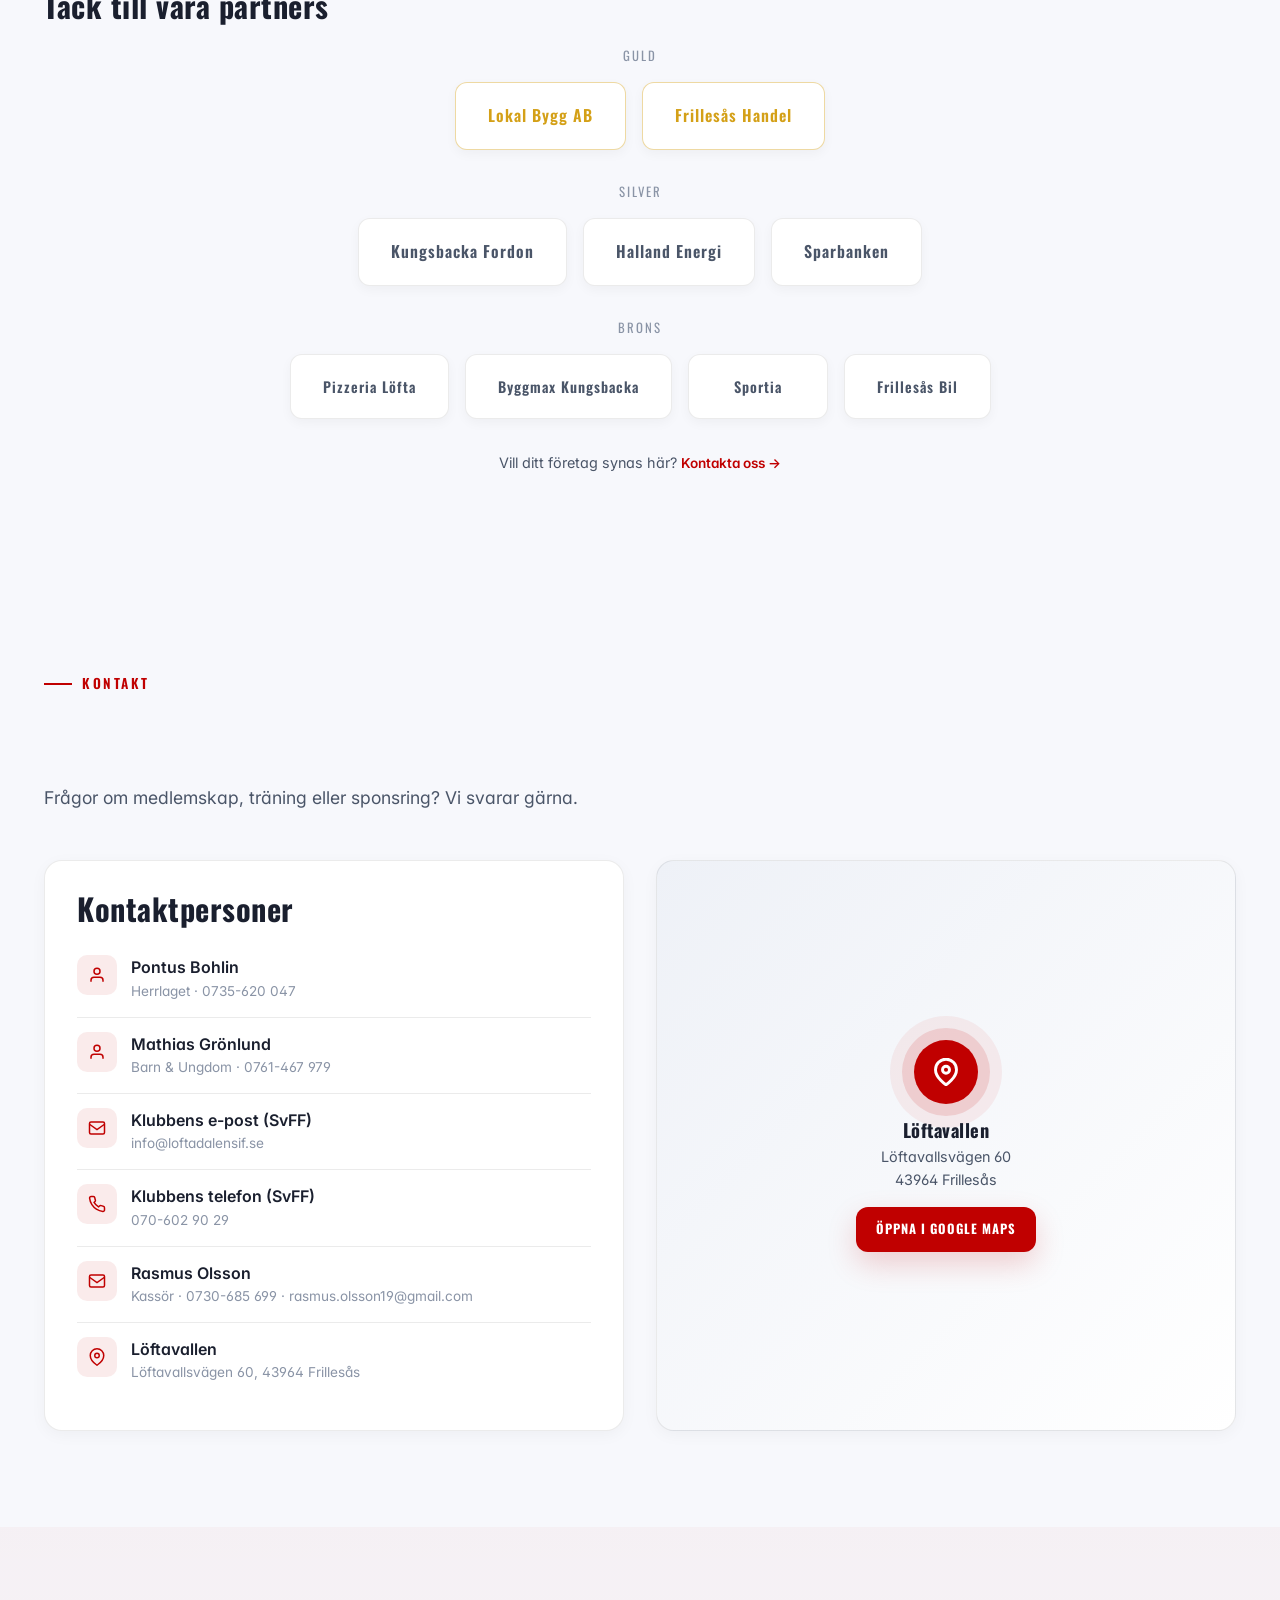
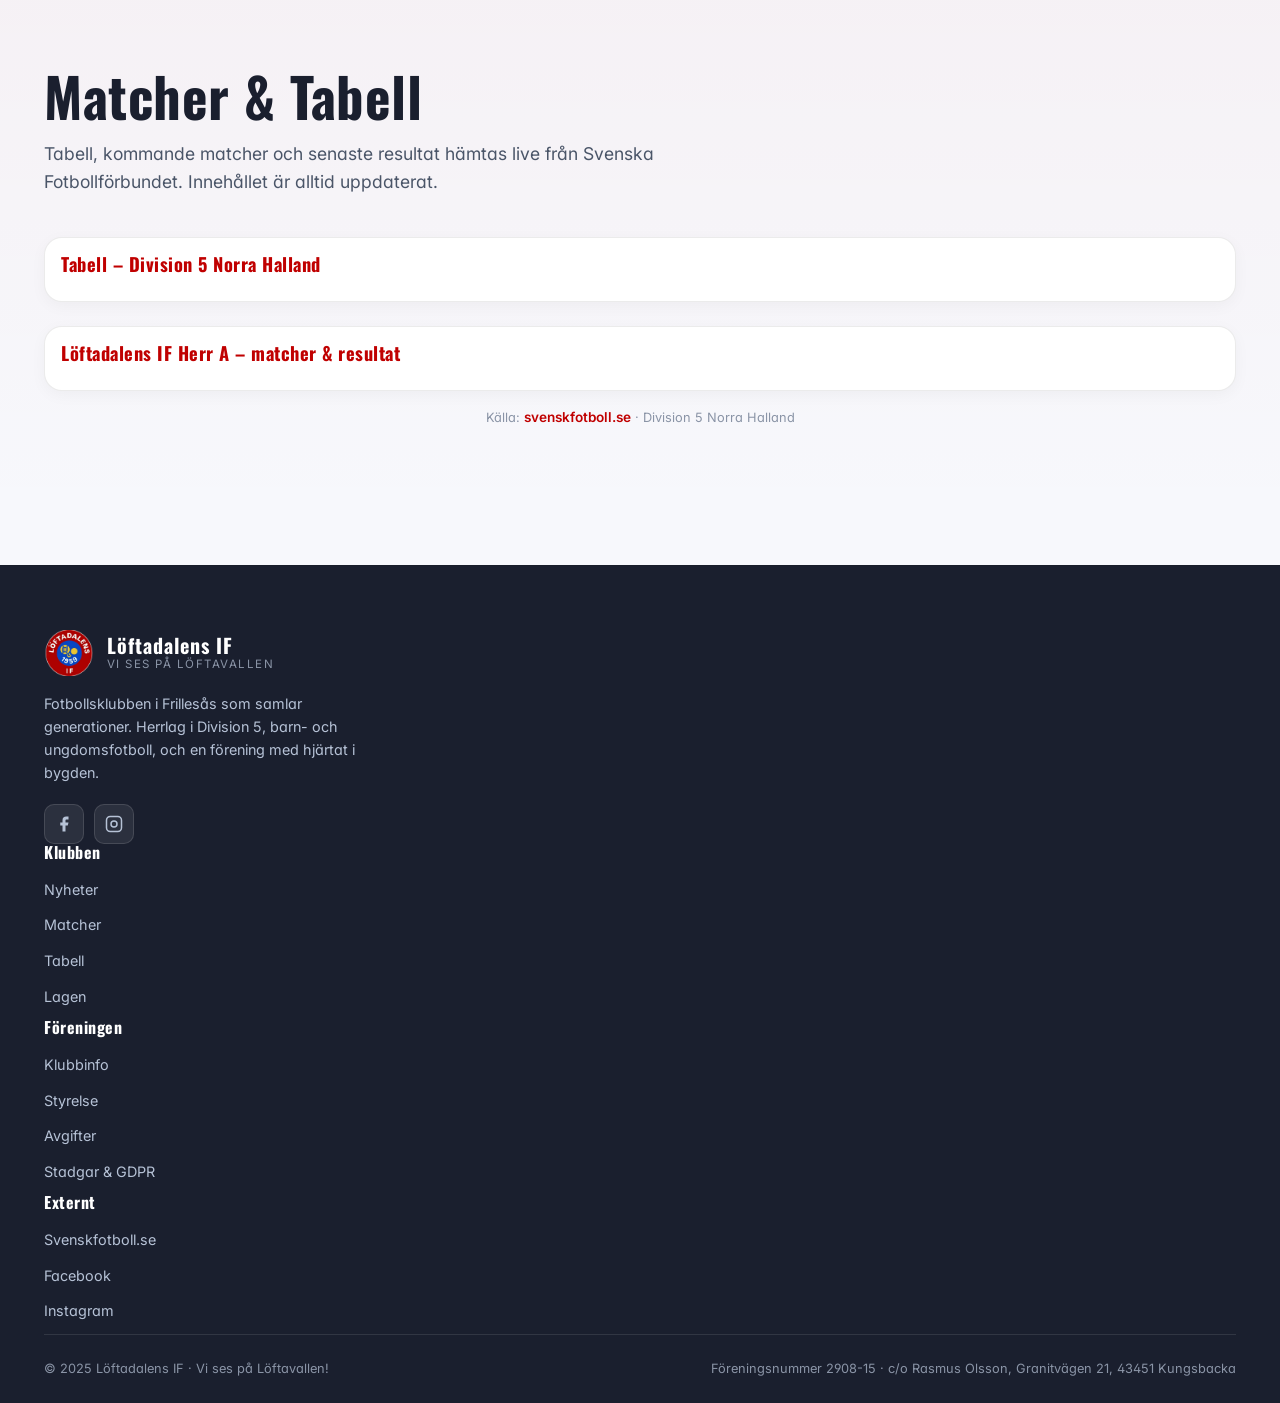
==== commit 30e4b8a0: "Replace league widgets with team result widget (Löftadalens IF Herr A)" ====
--- a/index.html
+++ b/index.html
@@ -653,17 +653,10 @@
             <script src="https://www.svenskfotboll.se/widget.aspx?scr=tablesmall&ftid=133433&b1=%23c00000&f1=%23FFFFFF&b2=%237a0000&f2=%23FFFFFF&b4=%23FFFFFF&f3=%231a1f2e&b3=%23f7f8fc&bo=%23e5e7eb"></script>
           </div>
 
-          <div class="widget-grid-2">
-            <!-- SvFF widget: Kommande matcher -->
-            <div class="side-card" style="padding:16px;">
-              <h4 style="margin-bottom:12px;color:var(--red);">Kommande matcher (8 st)</h4>
-              <script src="https://www.svenskfotboll.se/widget.aspx?scr=cominginleague&ftid=133433&b1=%23c00000&f1=%23FFFFFF&b2=%237a0000&f2=%23FFFFFF&b4=%23FFFFFF&f3=%231a1f2e&b3=%23f7f8fc&bo=%23e5e7eb&nbr=8"></script>
-            </div>
-            <!-- SvFF widget: Senaste resultat -->
-            <div class="side-card" style="padding:16px;">
-              <h4 style="margin-bottom:12px;color:var(--red);">Senaste resultat (8 st)</h4>
-              <script src="https://www.svenskfotboll.se/widget.aspx?scr=latestinleague&ftid=133433&b1=%23c00000&f1=%23FFFFFF&b2=%237a0000&f2=%23FFFFFF&b4=%23FFFFFF&f3=%231a1f2e&b3=%23f7f8fc&bo=%23e5e7eb&nbr=8"></script>
-            </div>
+          <!-- SvFF widget: Löftadalens IF Herr A – matcher & resultat -->
+          <div class="side-card" style="padding:16px;">
+            <h4 style="margin-bottom:12px;color:var(--red);">Löftadalens IF Herr A – matcher & resultat</h4>
+            <script src="https://www.svenskfotboll.se/widget.aspx?scr=teamresult&flid=30459&b1=%23c00000&f1=%23FFFFFF&b2=%237a0000&f2=%23FFFFFF&b4=%23FFFFFF&f3=%231a1f2e&b3=%23f7f8fc&bo=%23e5e7eb"></script>
           </div>
         </div>
         <p style="margin-top:16px;font-size:0.8rem;color:var(--text-muted);text-align:center;">
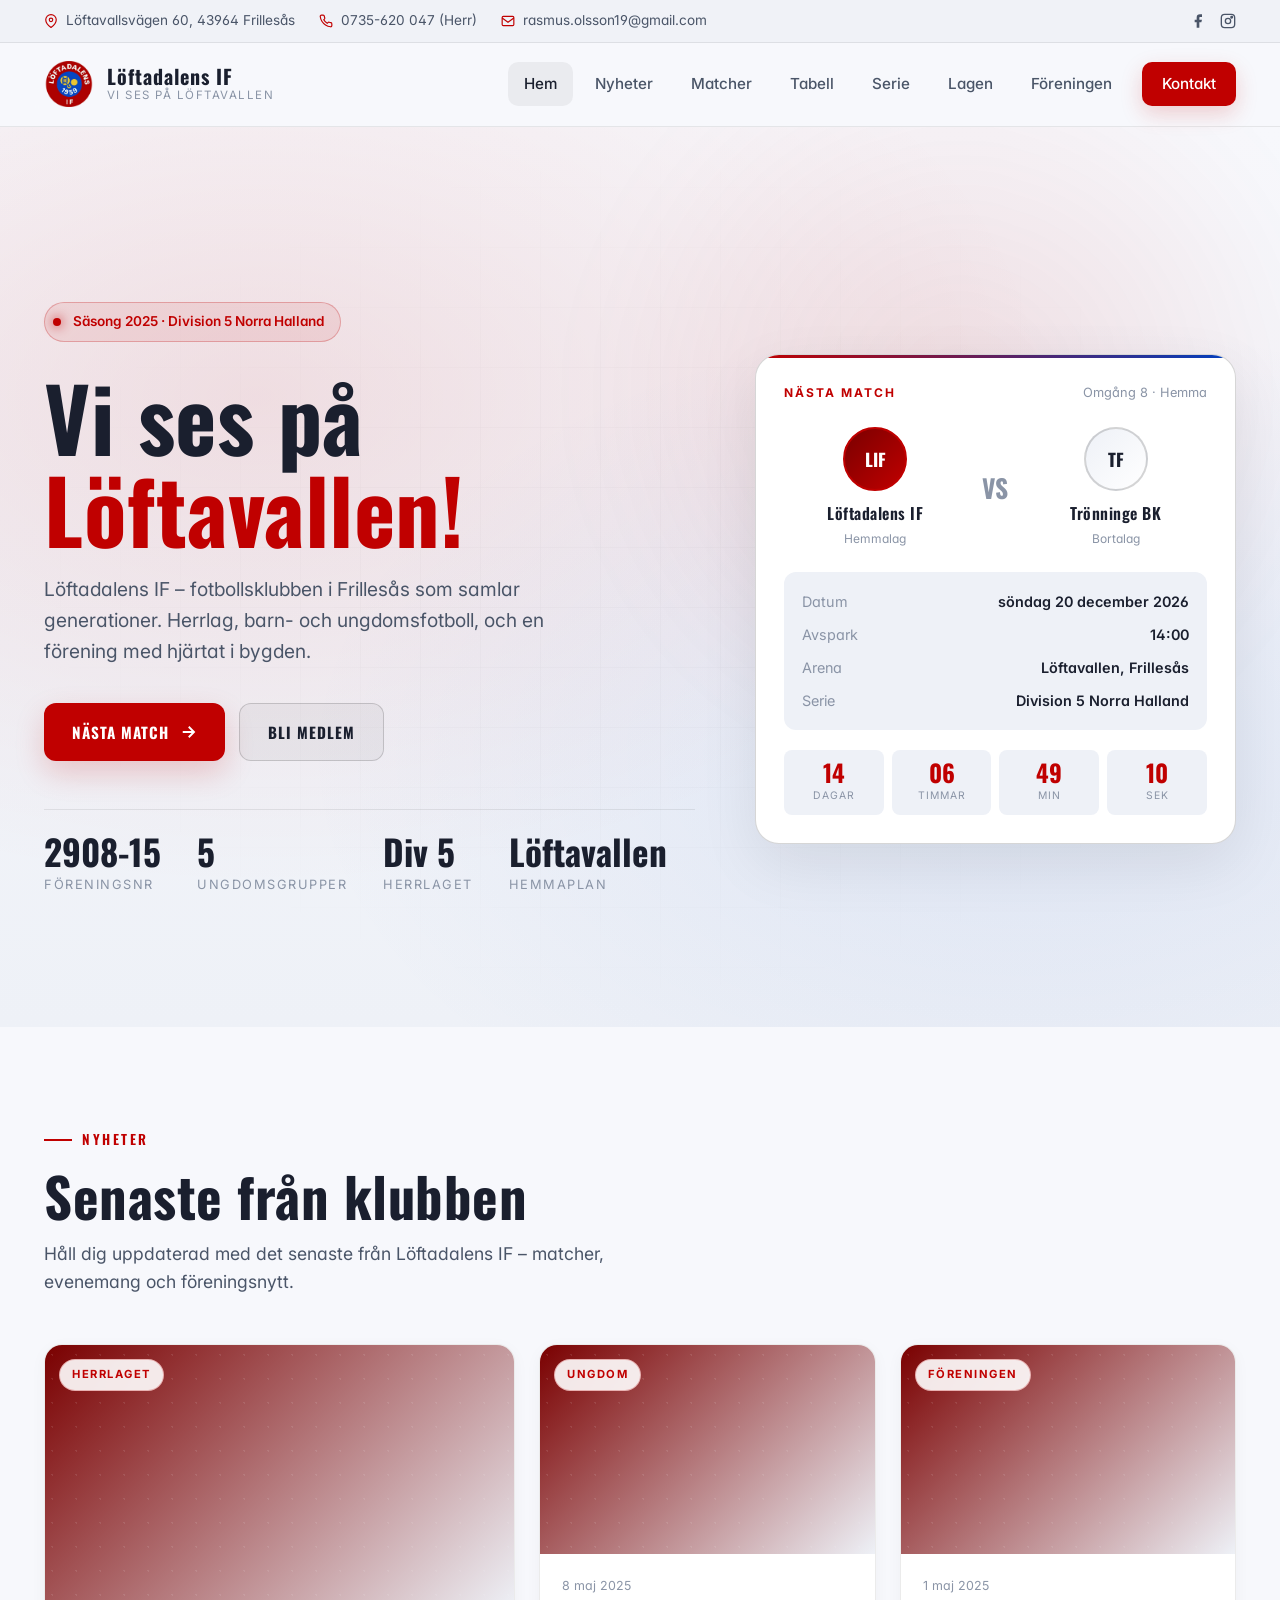
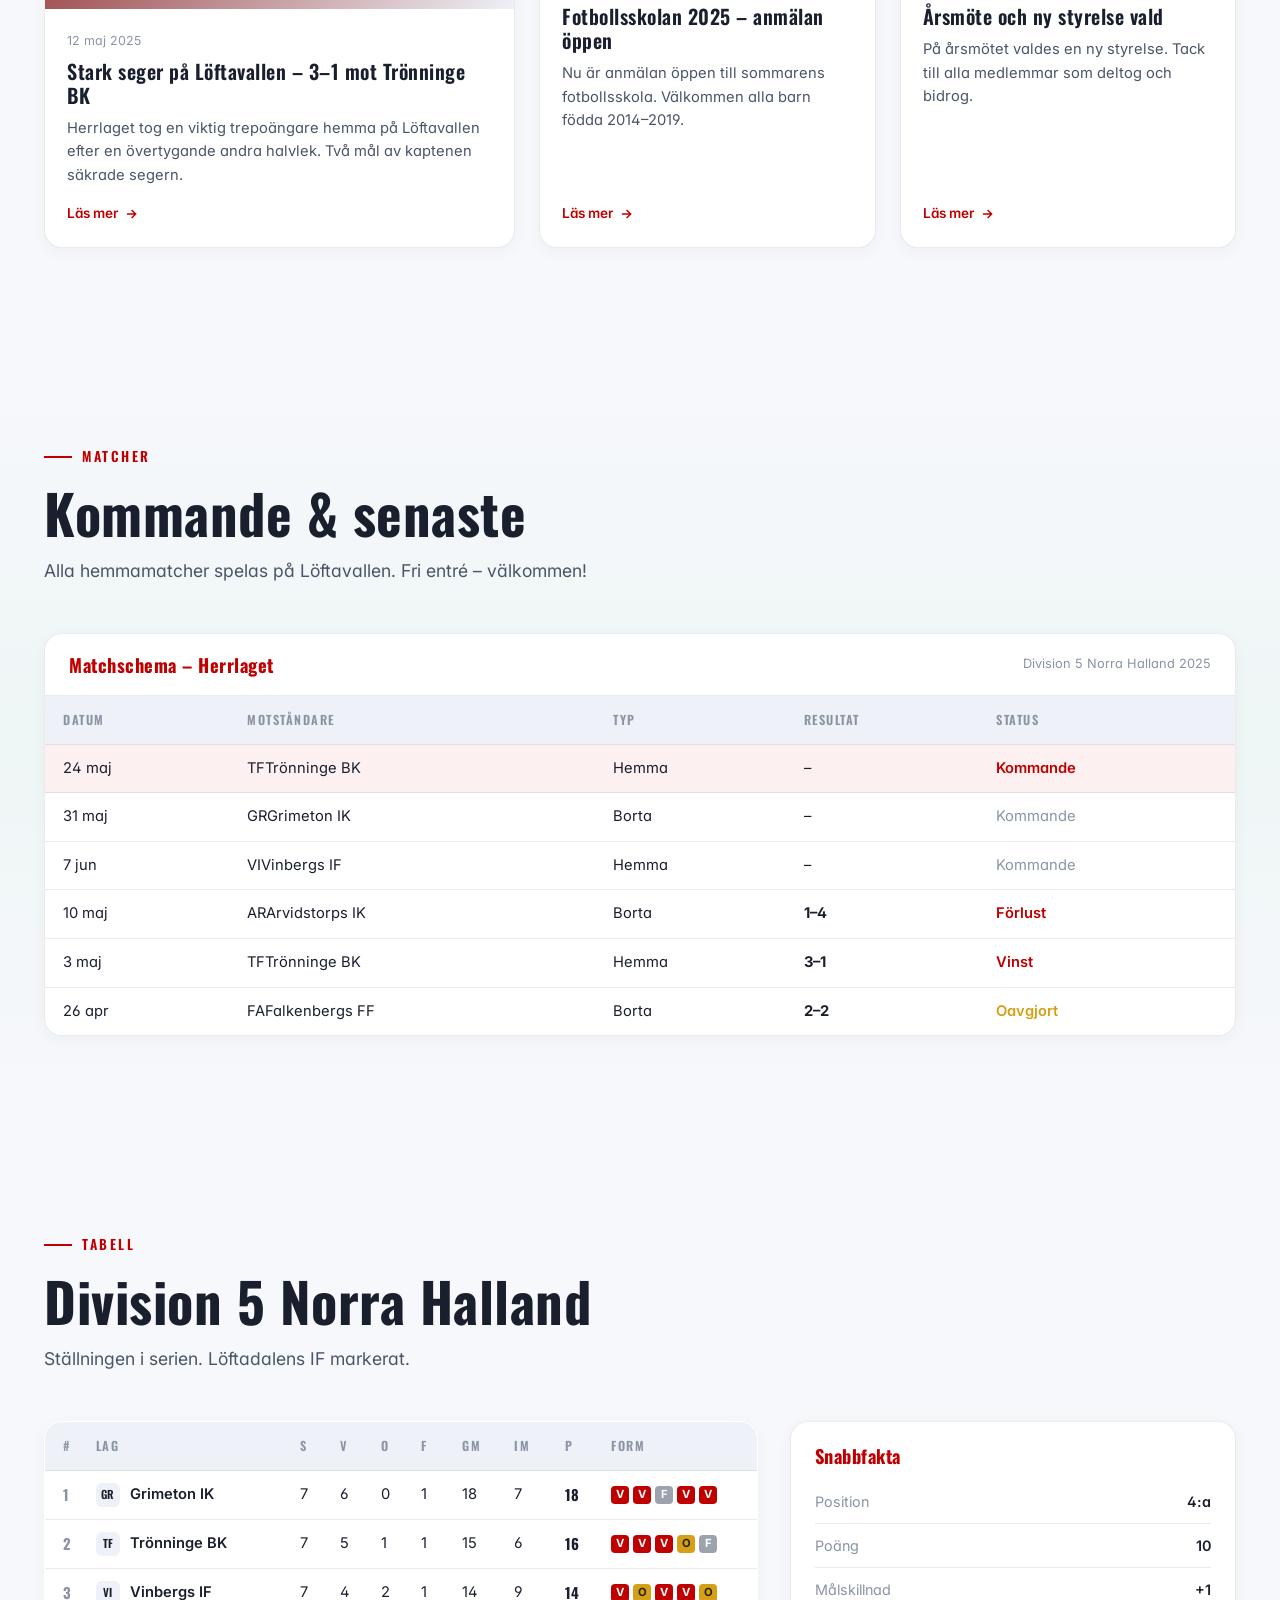
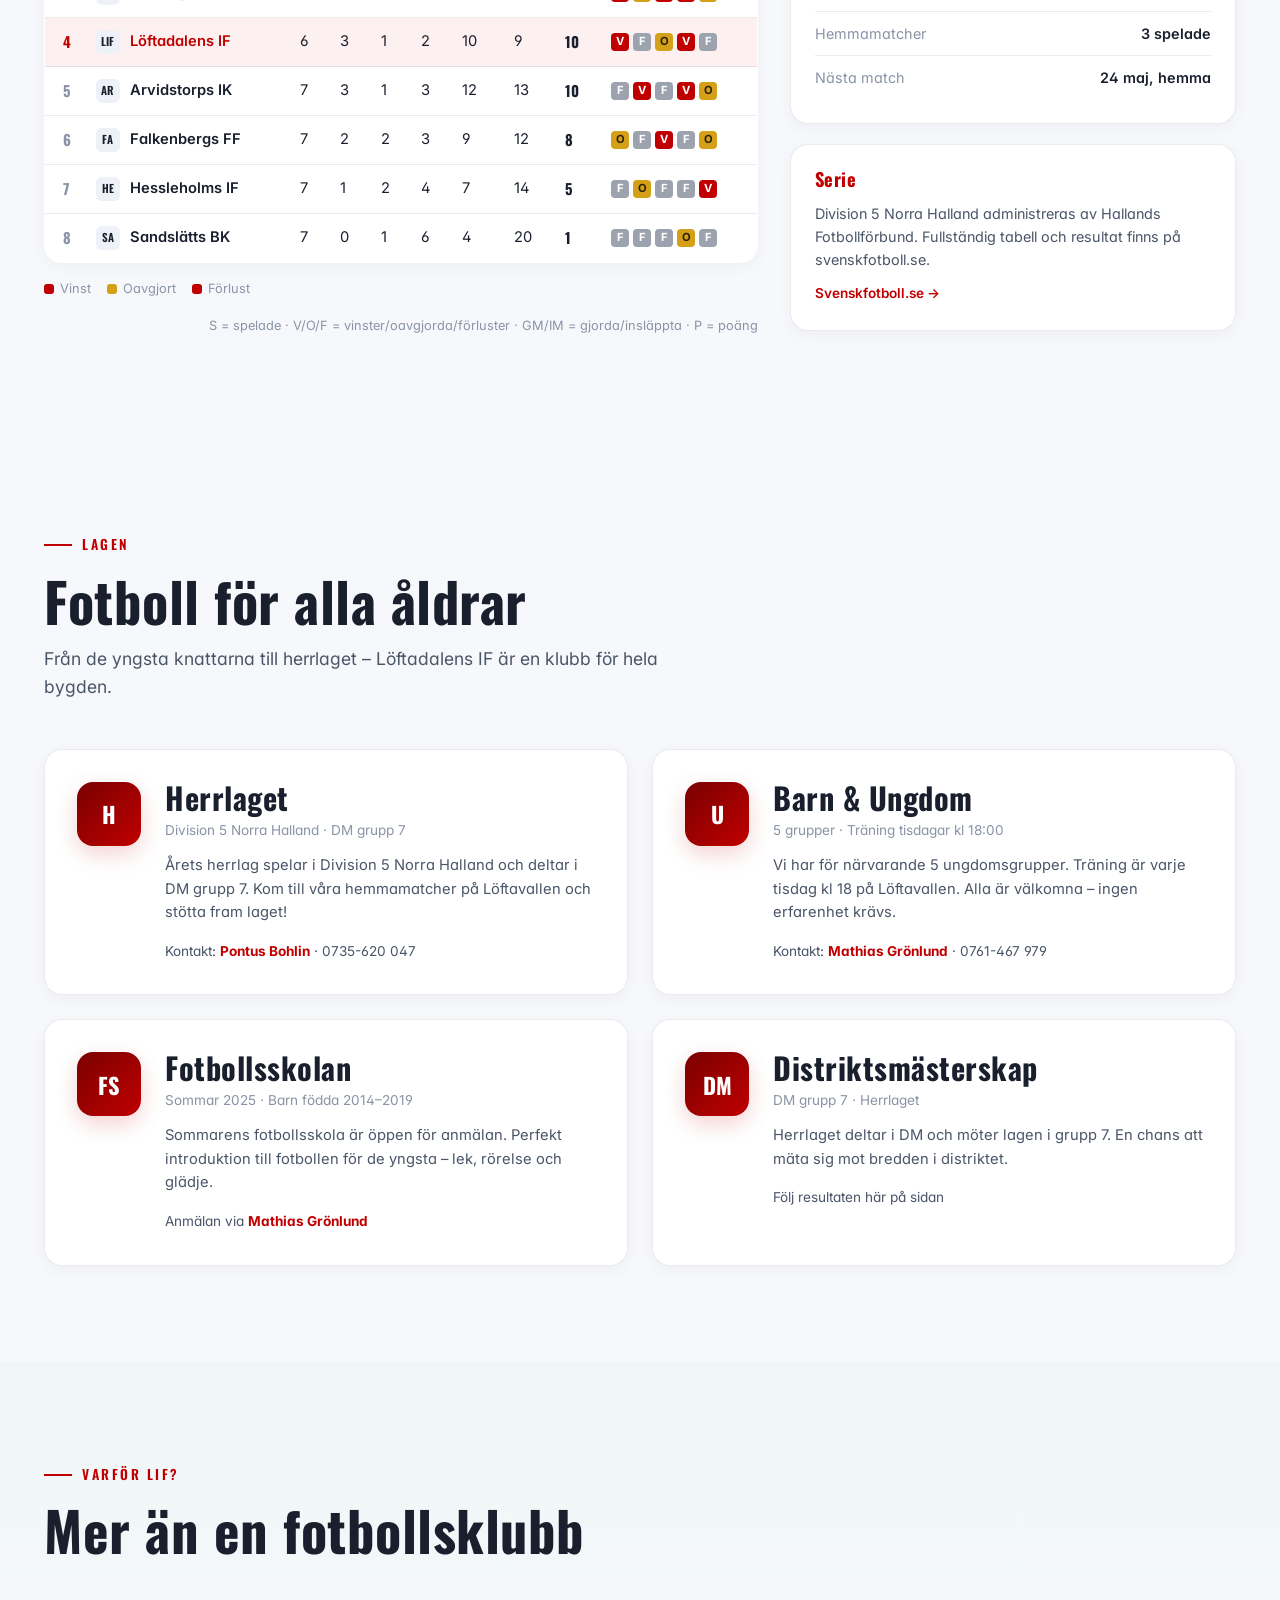
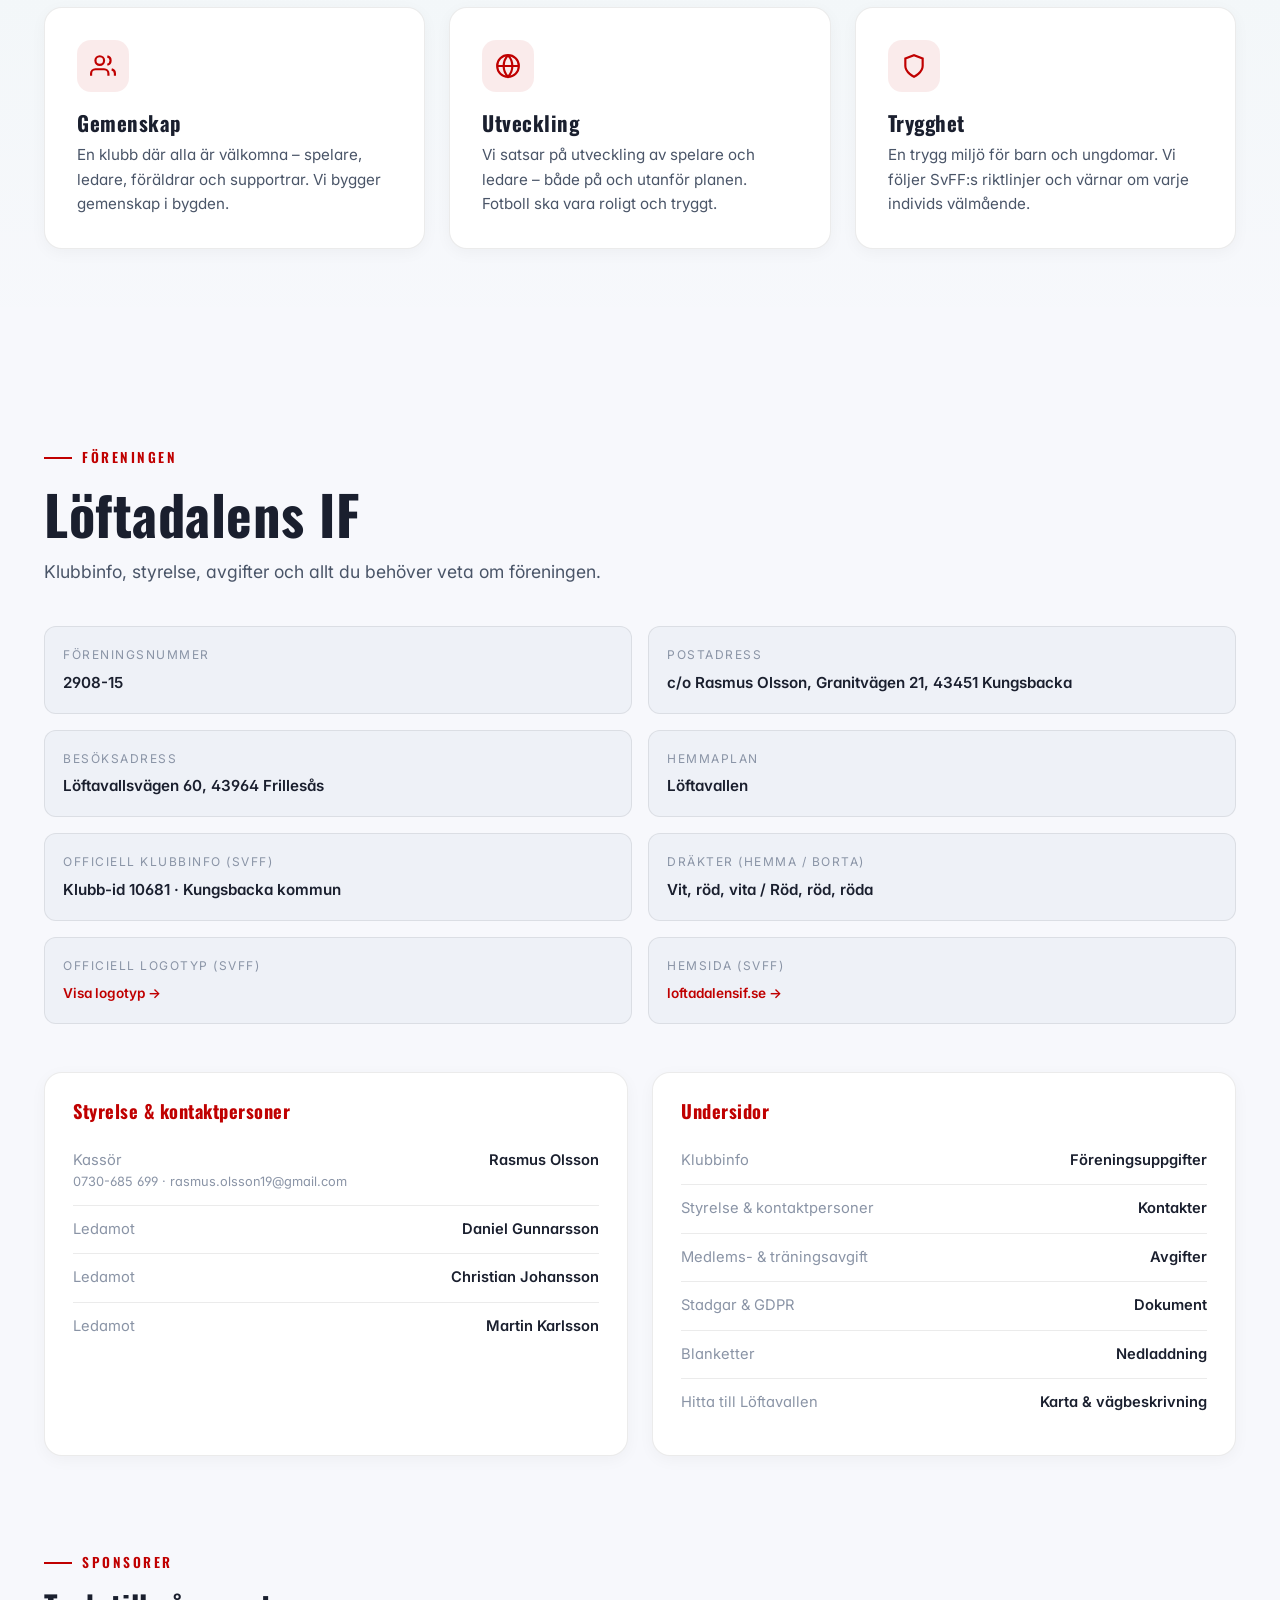
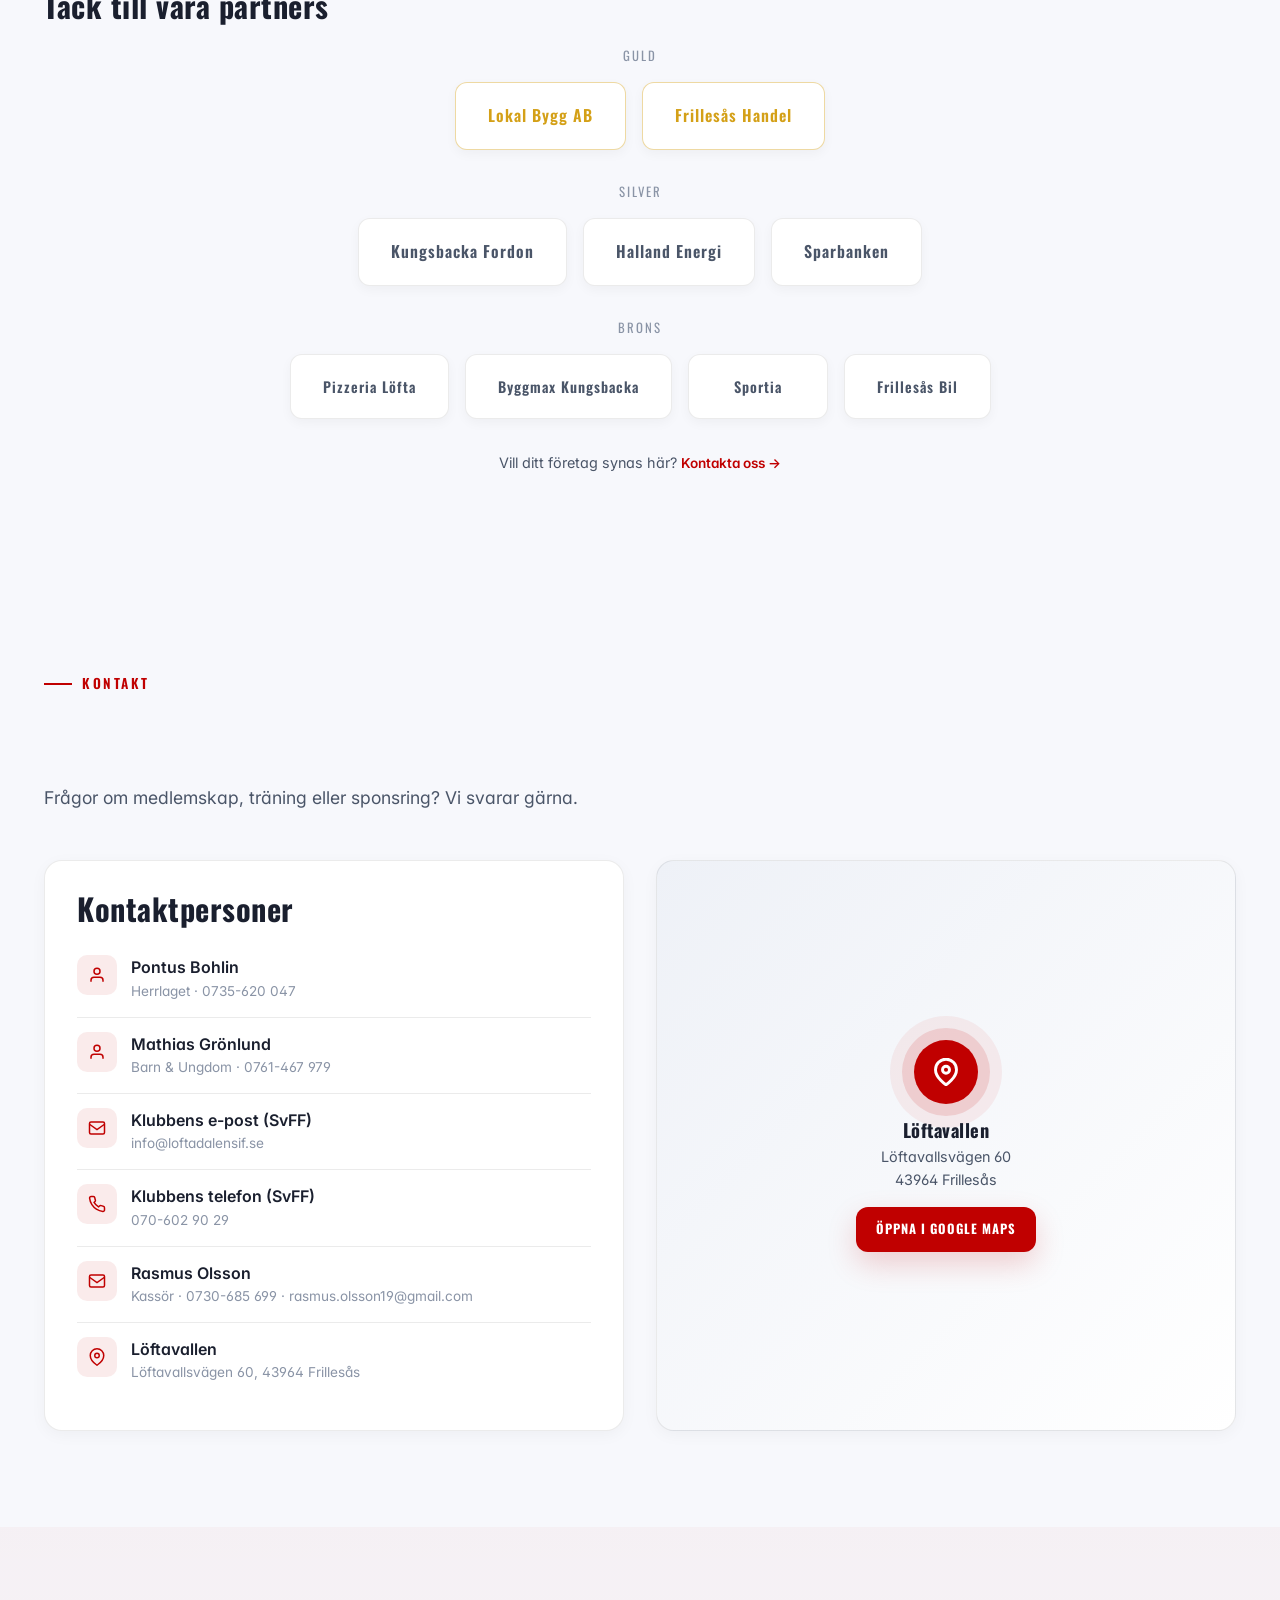
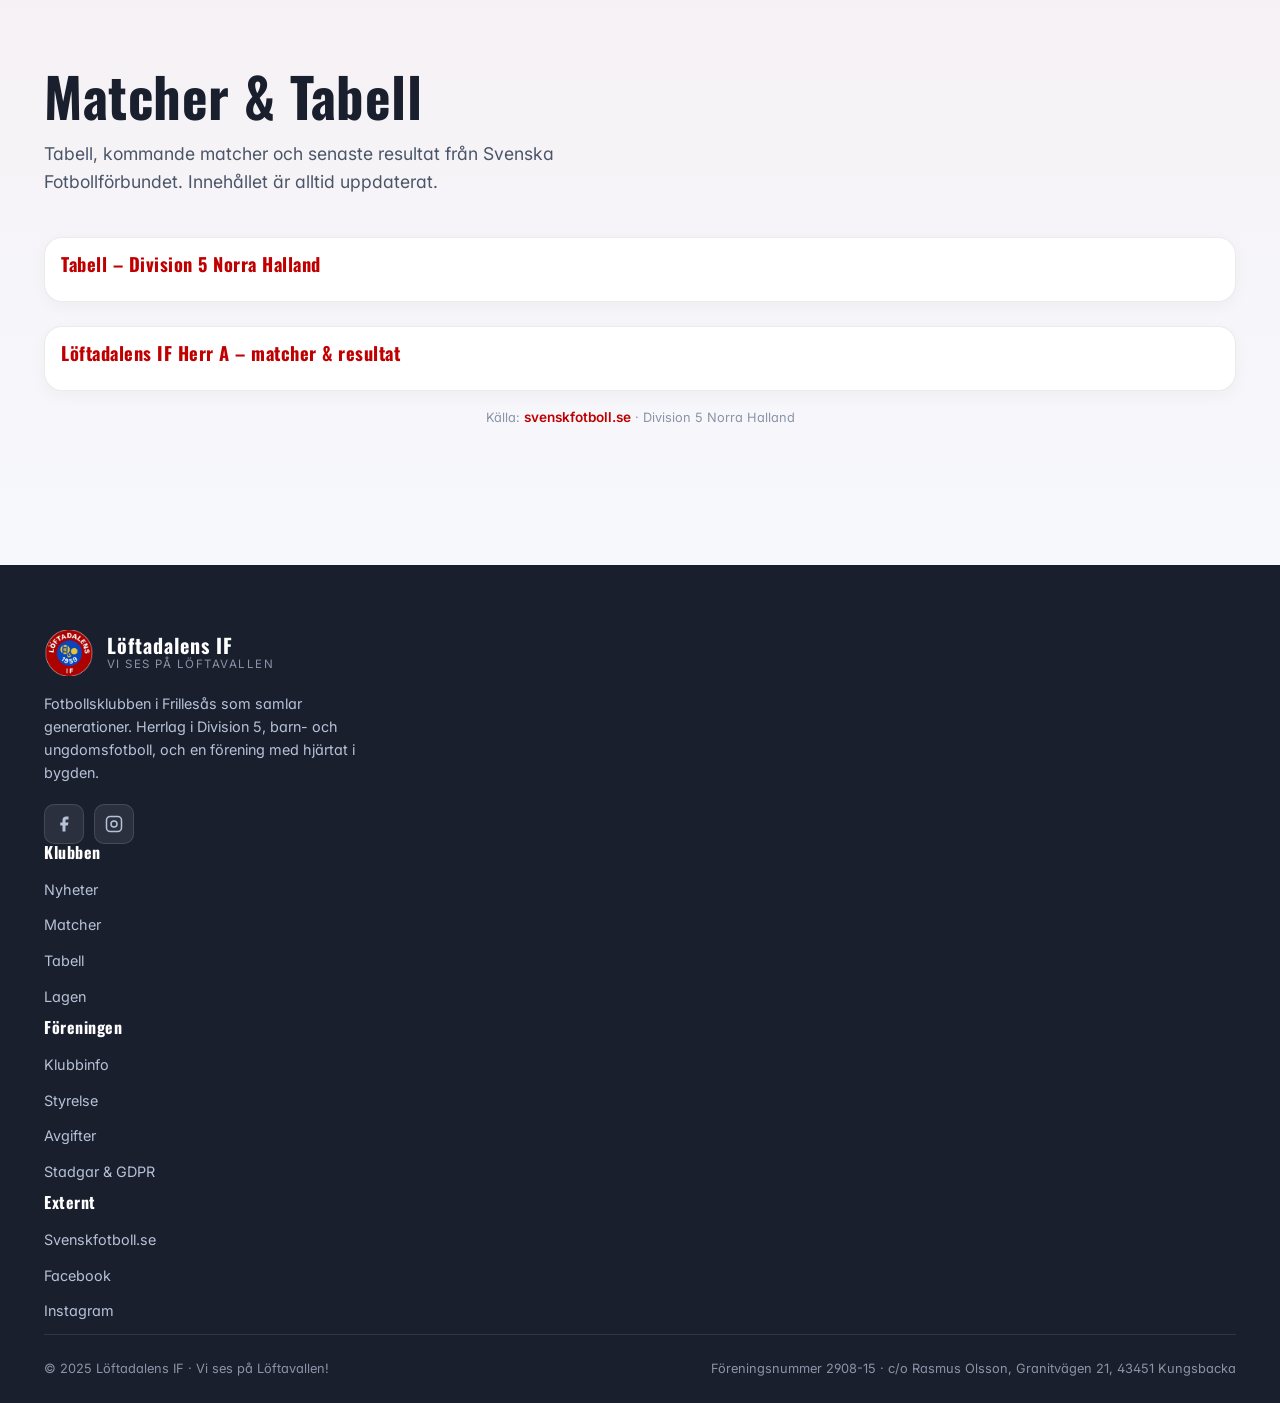
==== commit 49db2417: "Remove Live references, rename nav to Serie" ====
--- a/index.html
+++ b/index.html
@@ -56,7 +56,7 @@
         <a href="#nyheter">Nyheter</a>
         <a href="#matcher">Matcher</a>
         <a href="#tabell">Tabell</a>
-        <a href="#live">Live</a>
+        <a href="#serie">Serie</a>
         <a href="#laget">Lagen</a>
         <a href="#foreningen">Föreningen</a>
         <a href="#kontakt" class="nav-cta">Kontakt</a>
@@ -639,12 +639,12 @@
     </div>
   </section>
 
-  <!-- Live matches & table (SvFF widget) -->
-  <section class="section" id="live" style="background: linear-gradient(180deg, rgba(192,0,0,0.03), transparent);">
+  <!-- Matcher & tabell (SvFF widget) -->
+  <section class="section" id="serie" style="background: linear-gradient(180deg, rgba(192,0,0,0.03), transparent);">
     <div class="container">
       <div class="eyebrow reveal">Svensk Fotboll</div>
       <h2 class="section-title reveal">Matcher & Tabell</h2>
-      <p class="section-lead reveal">Tabell, kommande matcher och senaste resultat hämtas live från Svenska Fotbollförbundet. Innehållet är alltid uppdaterat.</p>
+      <p class="section-lead reveal">Tabell, kommande matcher och senaste resultat från Svenska Fotbollförbundet. Innehållet är alltid uppdaterat.</p>
 
       <div id="svff-widgets" style="margin-top:40px;display:grid;gap:24px;">
           <!-- SvFF widget: Tabell (Division 5 Norra Halland) -->
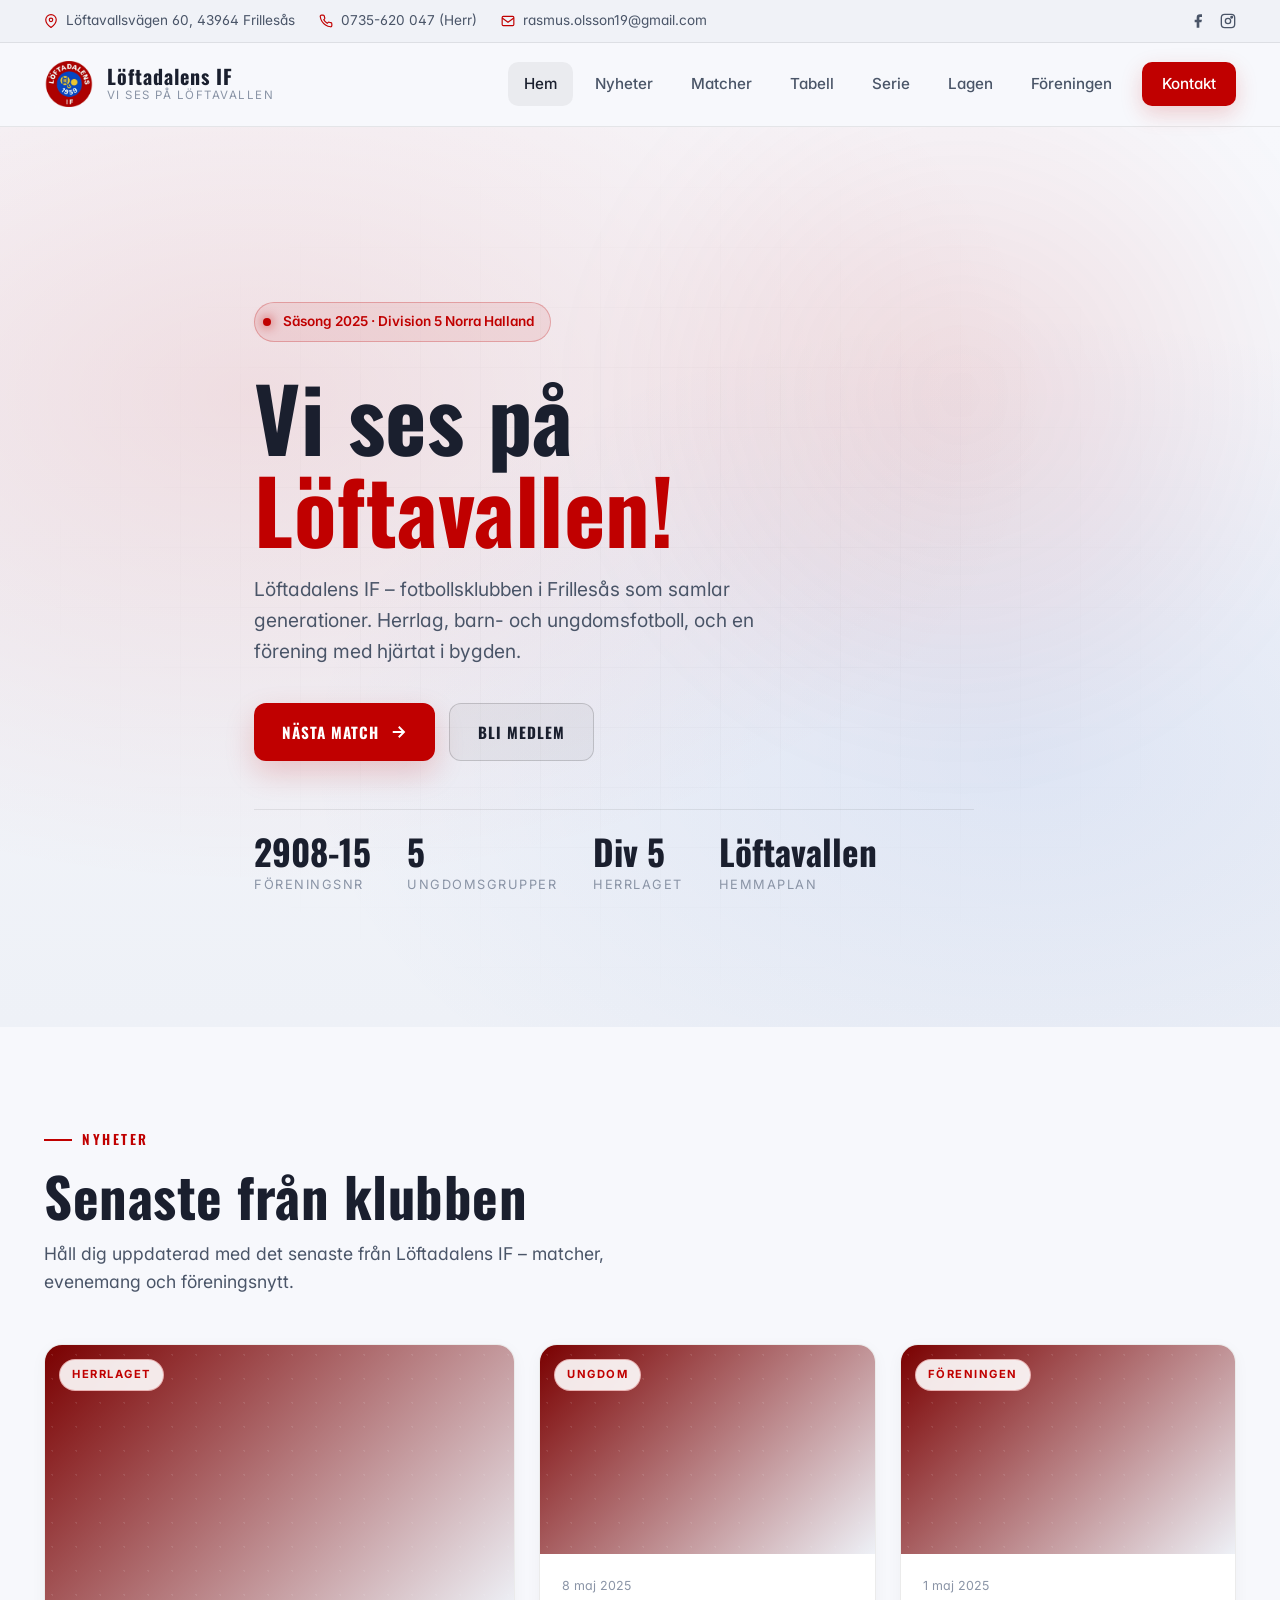
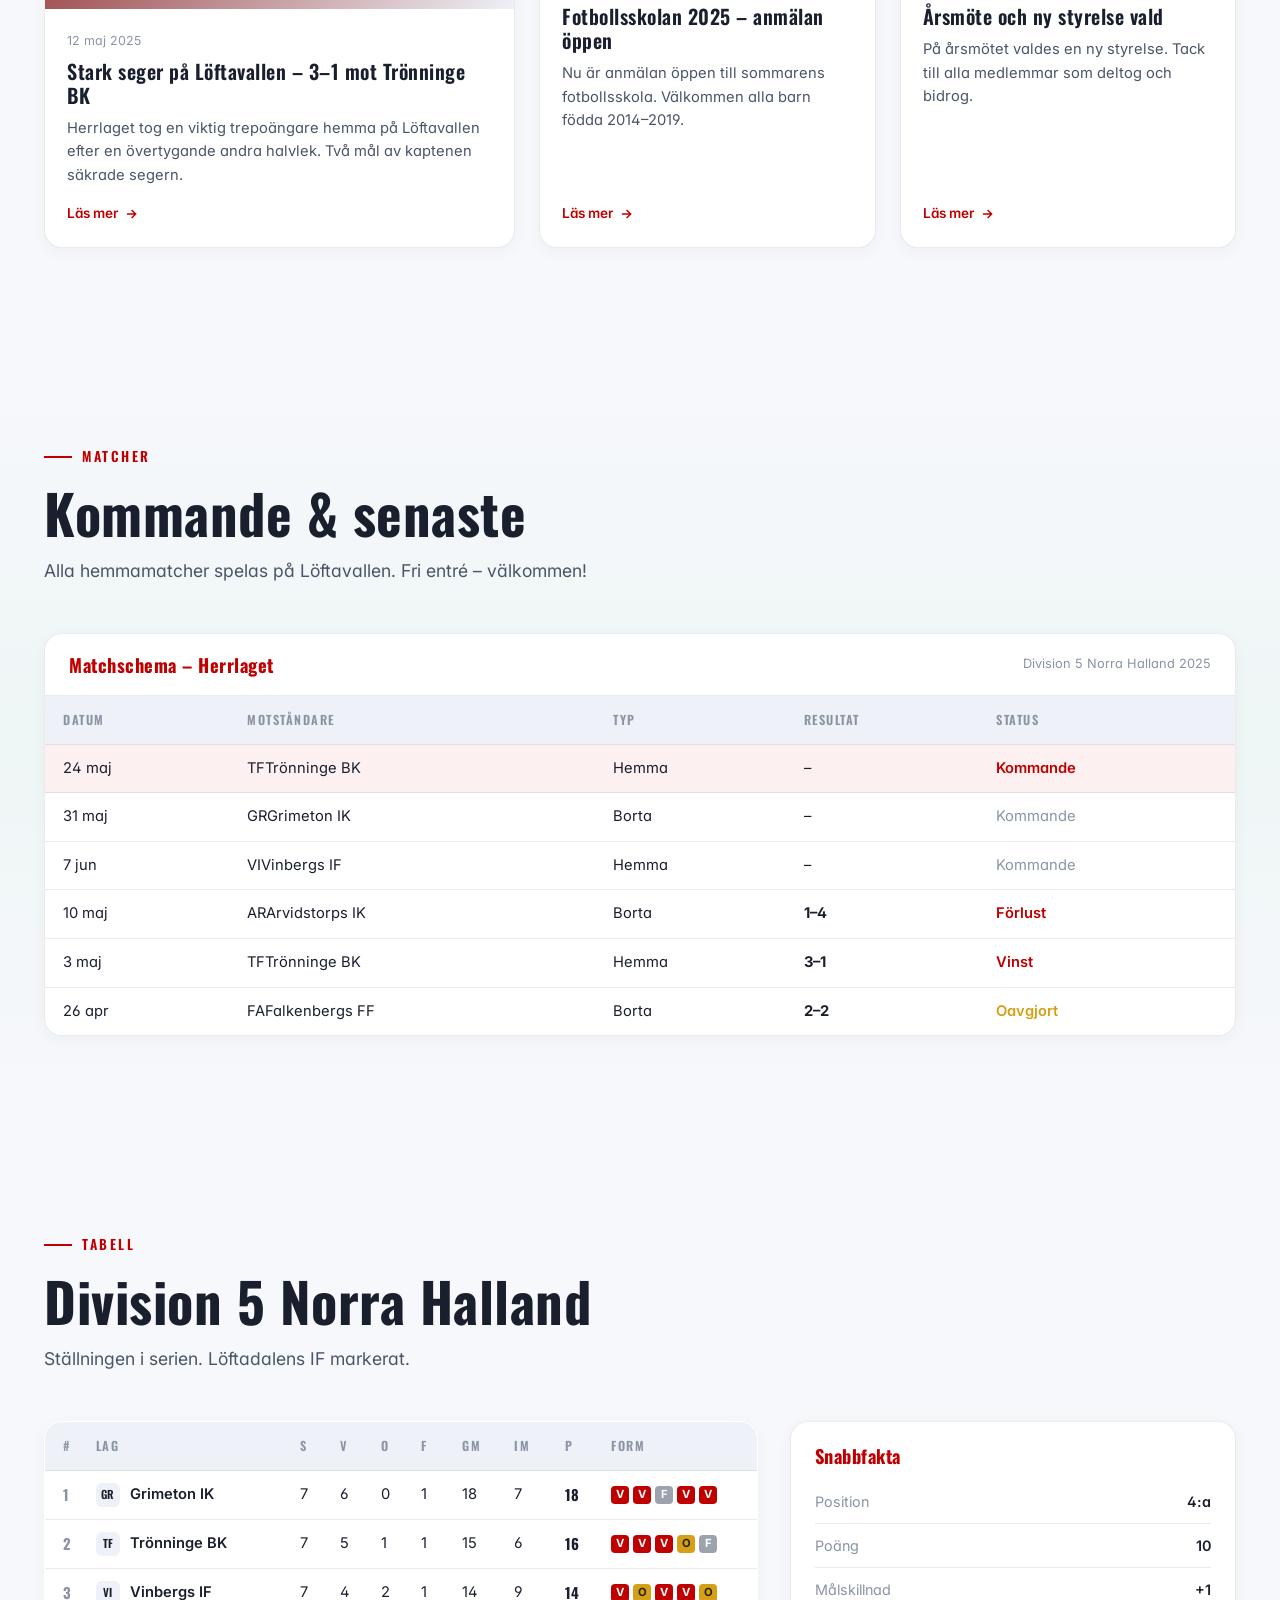
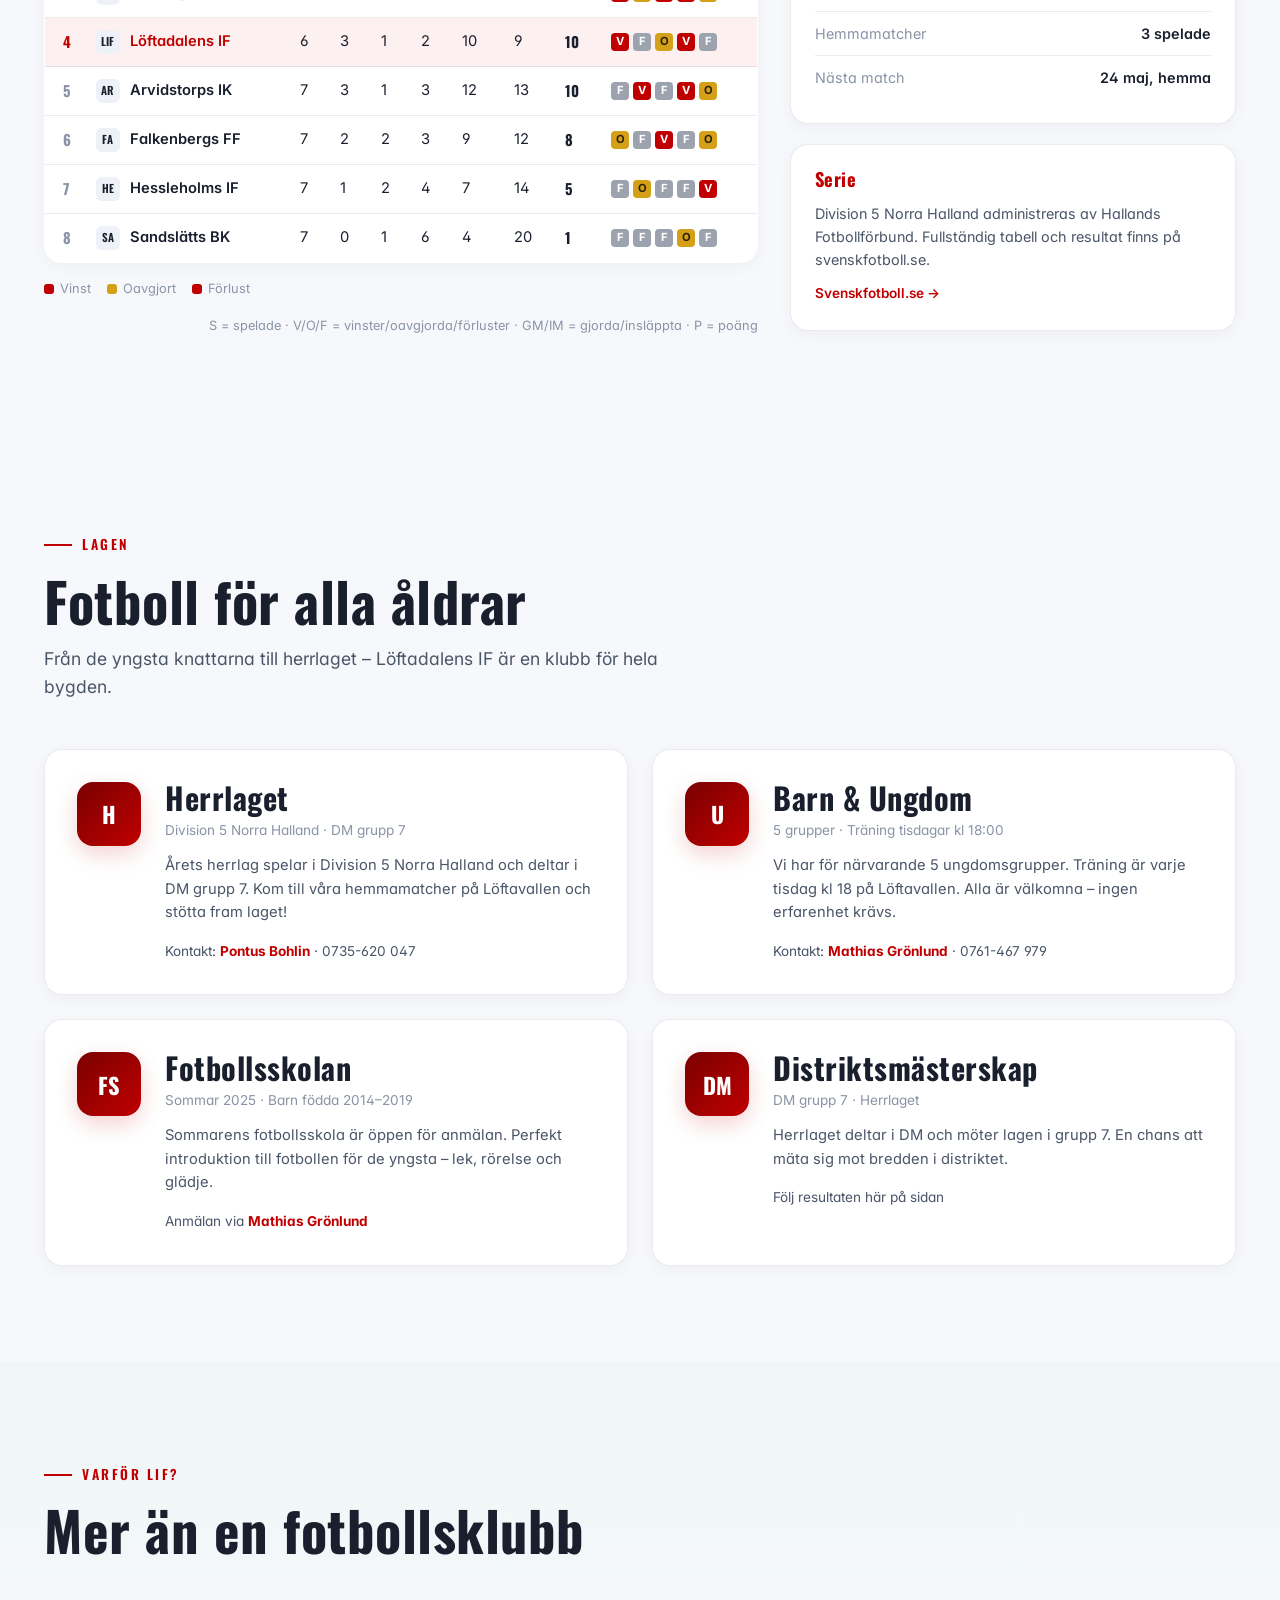
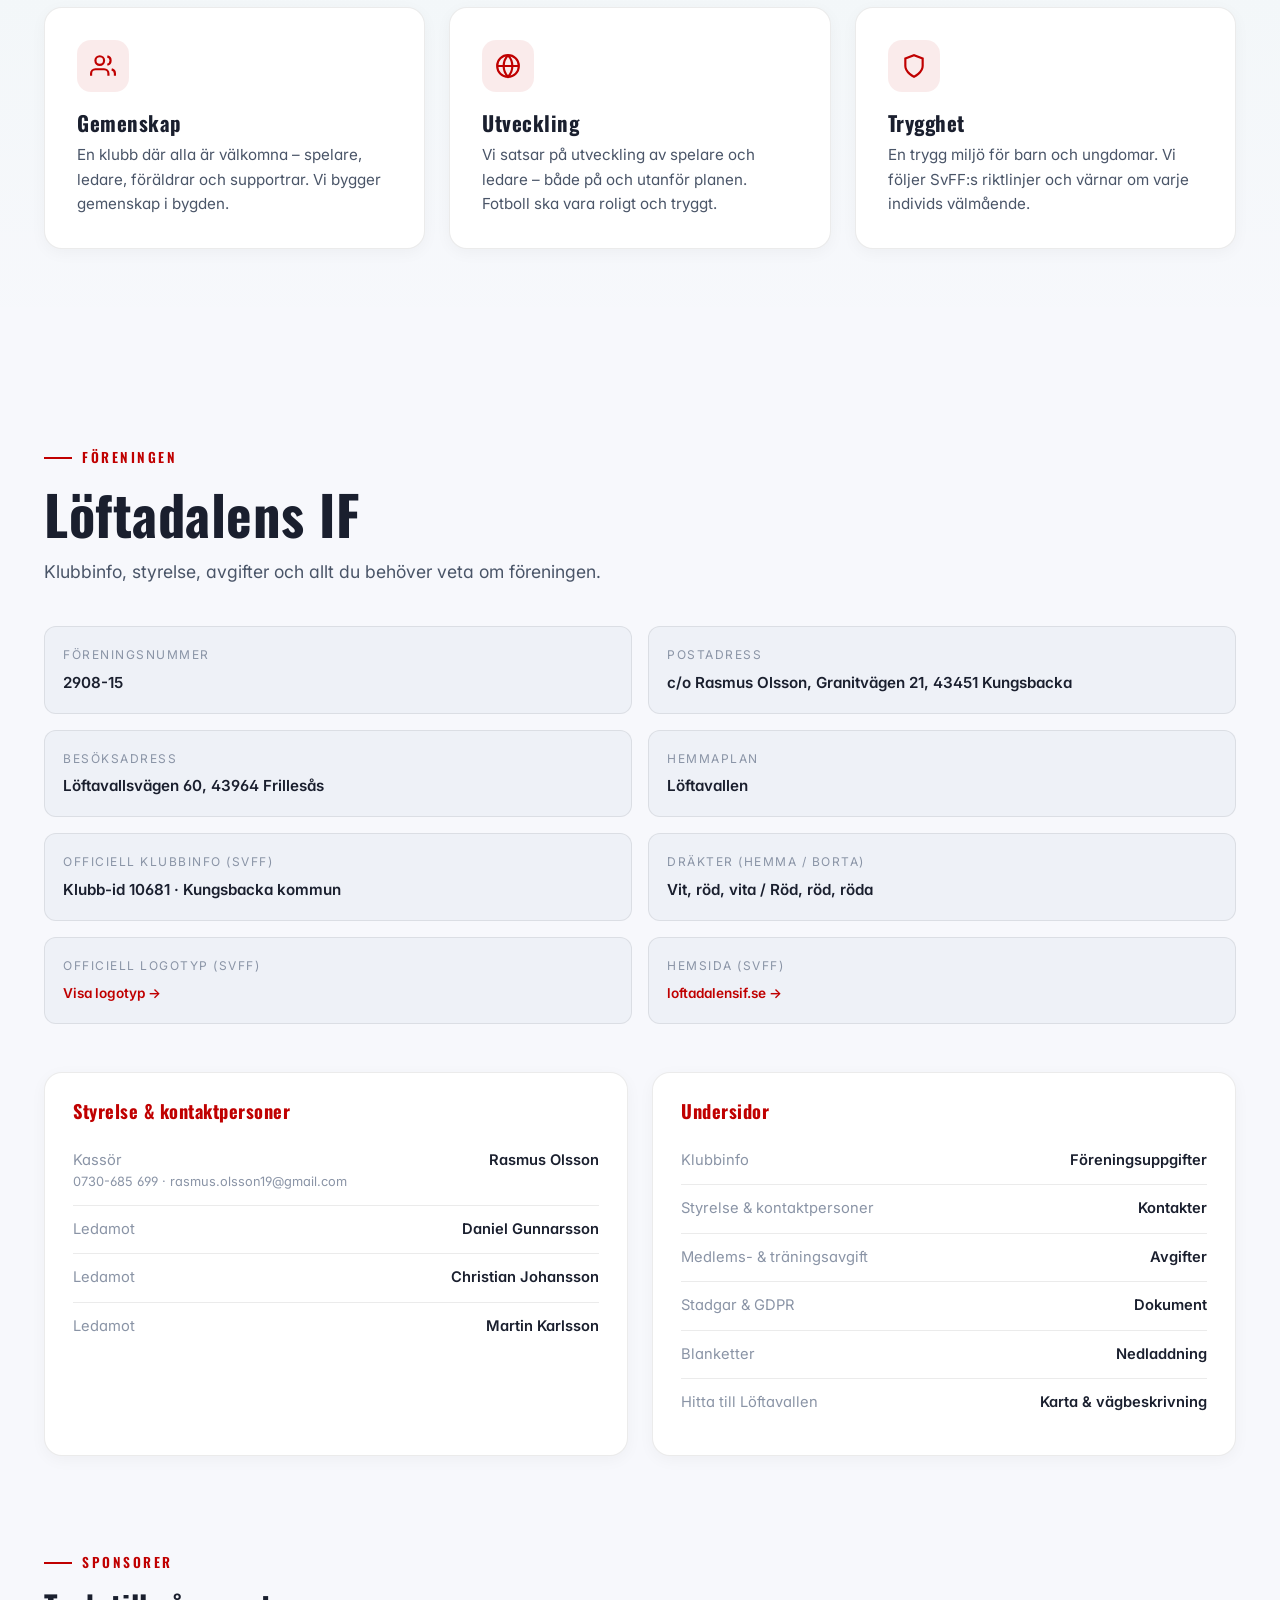
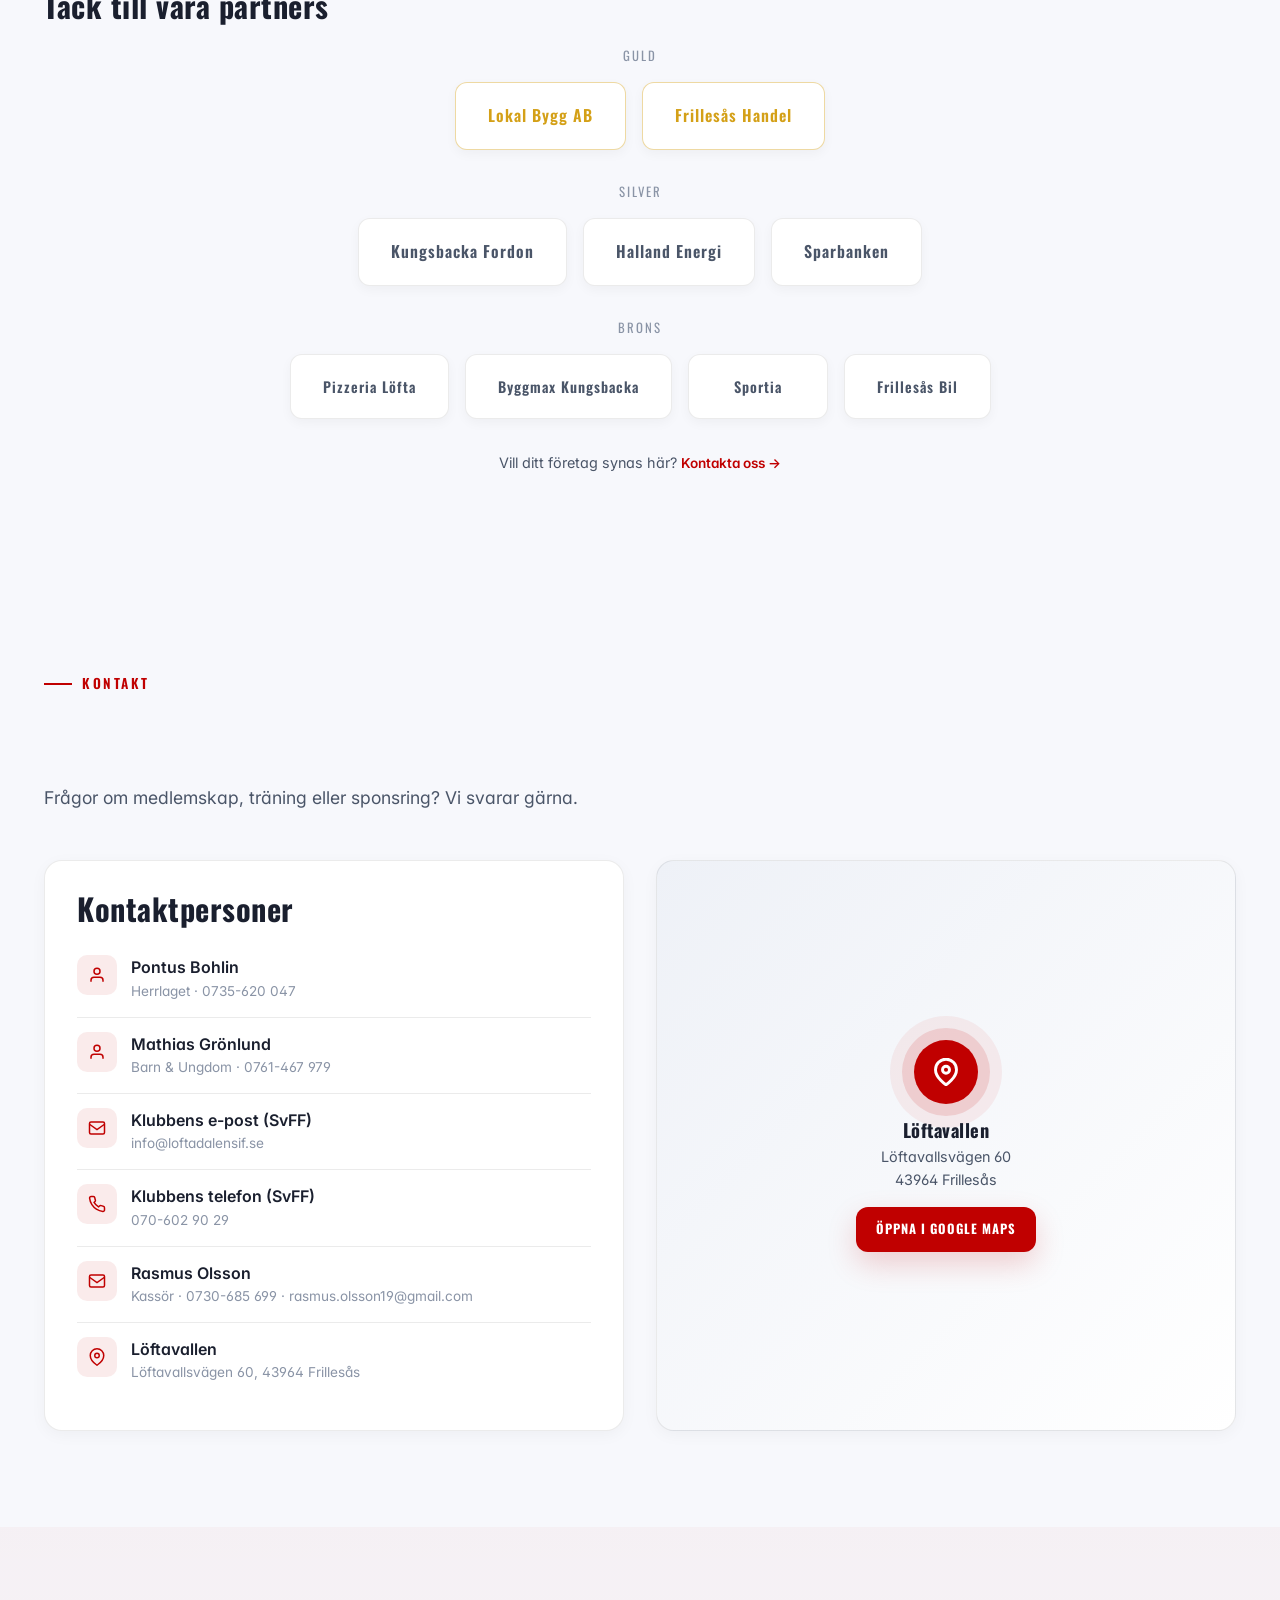
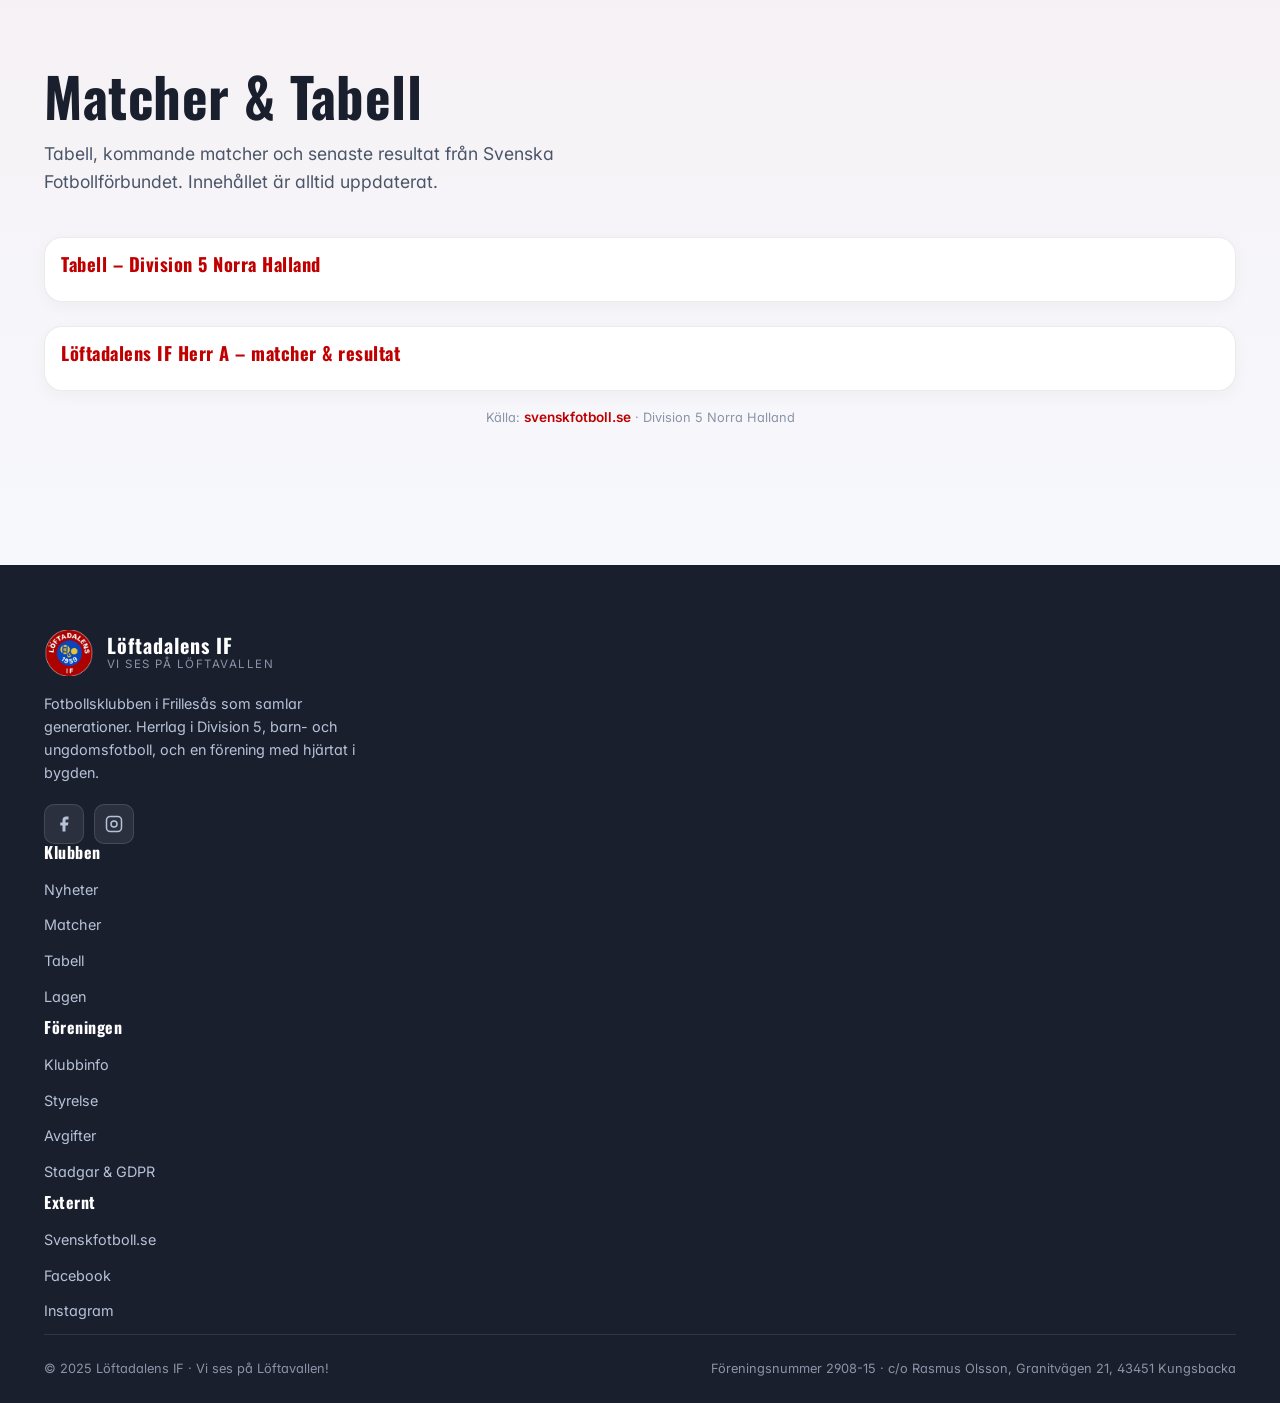
==== commit f0fc5399: "Remove demo next-match card from hero, simplify to single column" ====
--- a/index.html
+++ b/index.html
@@ -108,37 +108,7 @@
       </div>
 
       <!-- Match card -->
-      <div class="match-card reveal">
-        <div class="mc-head">
-          <div class="mc-label">Nästa match</div>
-          <div class="mc-round">Omgång 8 · Hemma</div>
-        </div>
-        <div class="match-teams">
-          <div class="match-team home">
-            <div class="crest">LIF</div>
-            <div class="tname">Löftadalens IF</div>
-            <div class="tmeta">Hemmalag</div>
-          </div>
-          <div class="match-vs">VS</div>
-          <div class="match-team">
-            <div class="crest">TF</div>
-            <div class="tname">Trönninge BK</div>
-            <div class="tmeta">Bortalag</div>
-          </div>
-        </div>
-        <div class="match-info">
-          <div class="row"><span class="k">Datum</span><span class="v" id="match-date">Lördag 24 maj 2025</span></div>
-          <div class="row"><span class="k">Avspark</span><span class="v">14:00</span></div>
-          <div class="row"><span class="k">Arena</span><span class="v">Löftavallen, Frillesås</span></div>
-          <div class="row"><span class="k">Serie</span><span class="v">Division 5 Norra Halland</span></div>
-        </div>
-        <div class="countdown" id="countdown">
-          <div class="cd"><div class="n" id="cd-d">--</div><div class="l">Dagar</div></div>
-          <div class="cd"><div class="n" id="cd-h">--</div><div class="l">Timmar</div></div>
-          <div class="cd"><div class="n" id="cd-m">--</div><div class="l">Min</div></div>
-          <div class="cd"><div class="n" id="cd-s">--</div><div class="l">Sek</div></div>
-        </div>
-      </div>
+      <!-- Nästa match-kort borttaget (exempeldata). SvFF-widgeten i sektionen "Serie" visar kommande matcher automatiskt. -->
     </div>
   </section>
 
--- a/styles.css
+++ b/styles.css
@@ -159,7 +159,7 @@
   background: radial-gradient(circle, rgba(192,0,0,0.10), transparent 60%);
   filter: blur(40px); pointer-events: none;
 }
-.hero .container { position: relative; z-index: 2; display: grid; grid-template-columns: 1.15fr 0.85fr; gap: 60px; align-items: center; padding-top: 40px; padding-bottom: 80px; }
+.hero .container { position: relative; z-index: 2; display: grid; grid-template-columns: 1fr; gap: 40px; align-items: center; padding-top: 40px; padding-bottom: 80px; max-width: 820px; }
 .hero-content { max-width: 720px; }
 .hero-eyebrow {
   display: inline-flex; align-items: center; gap: 12px;
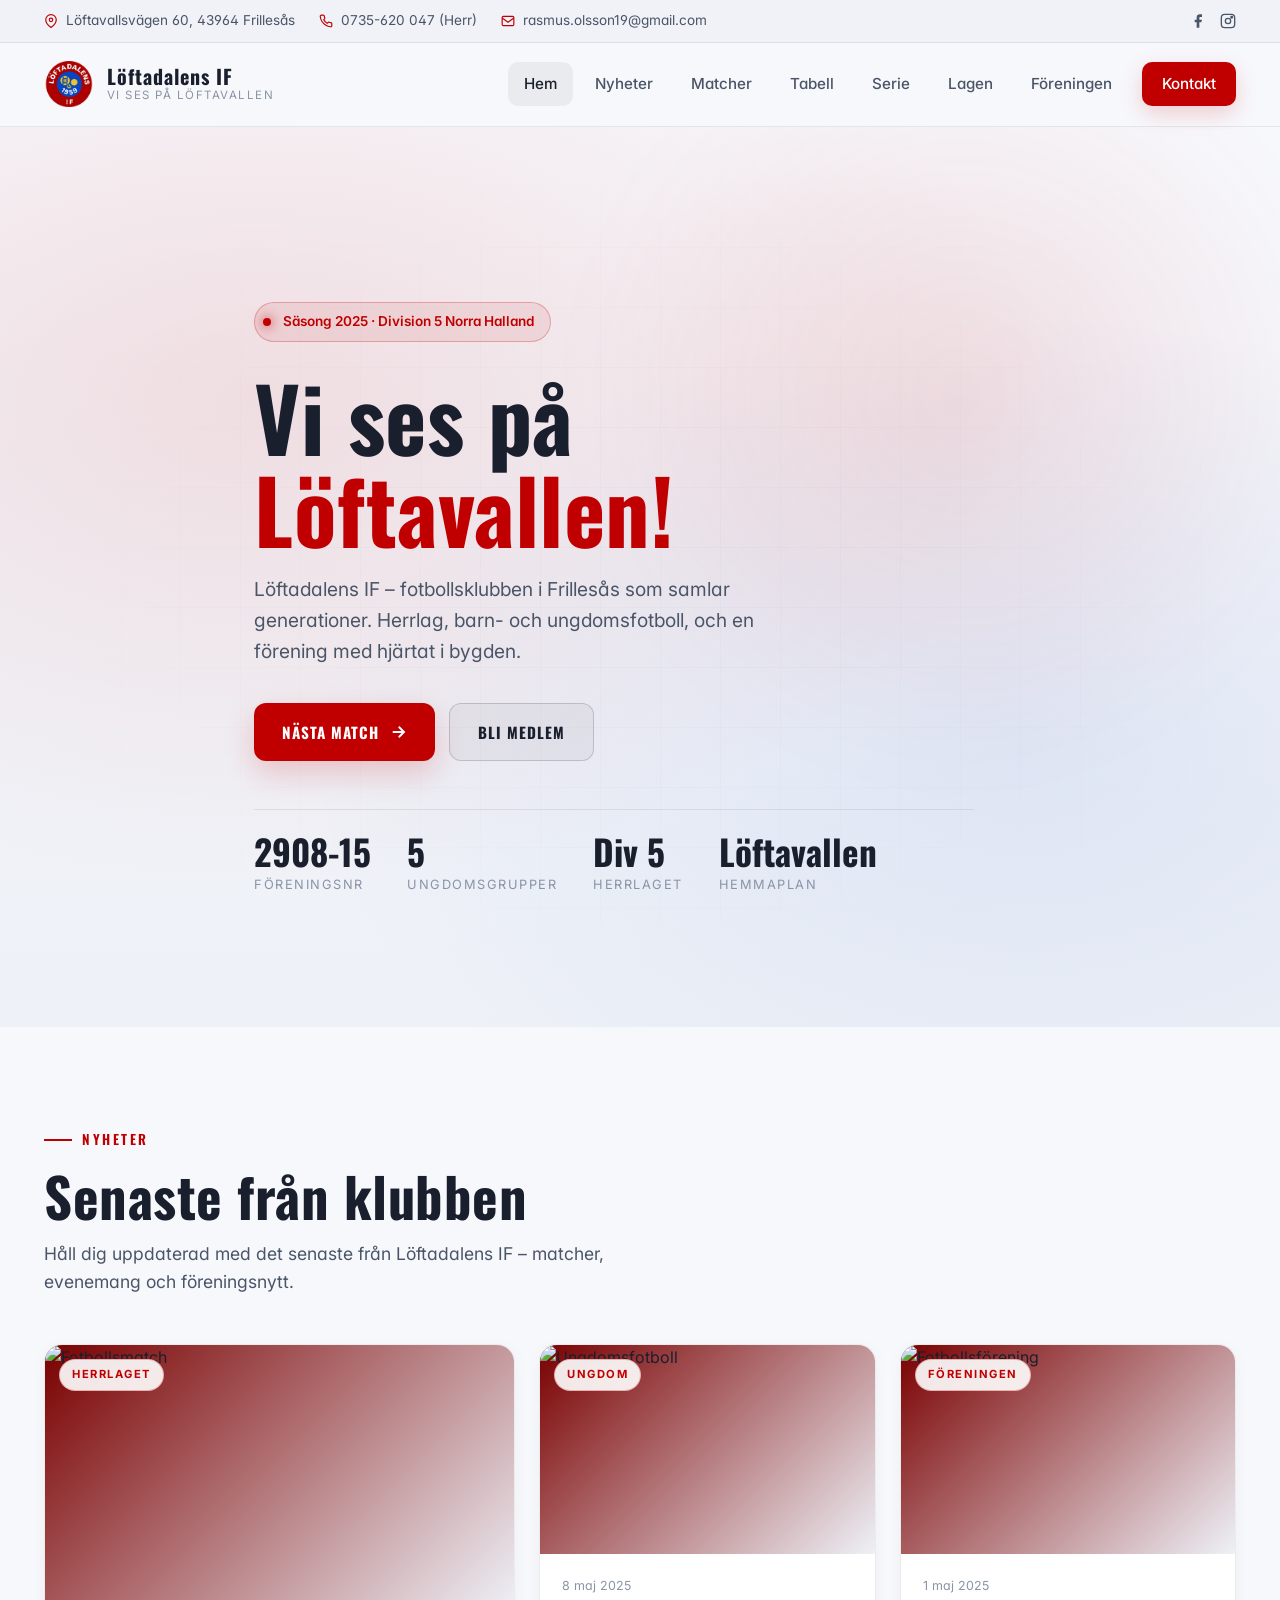
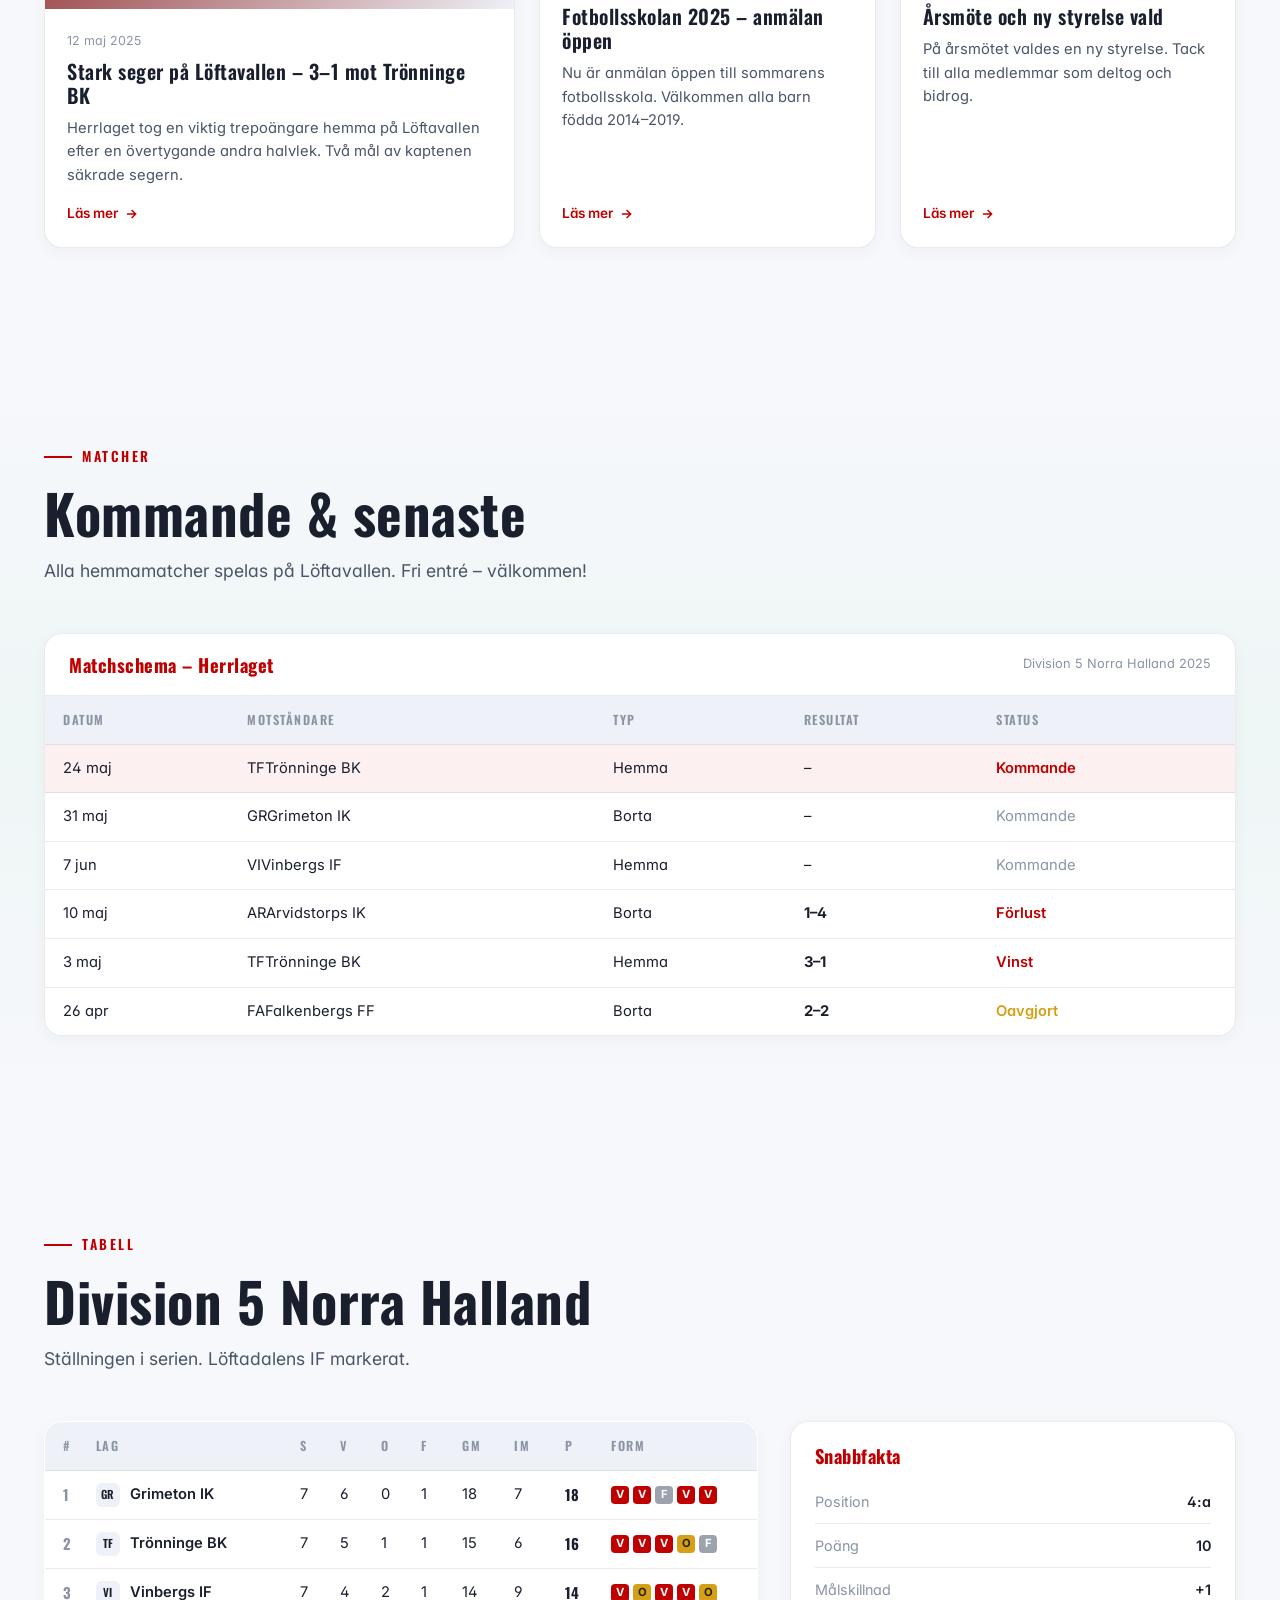
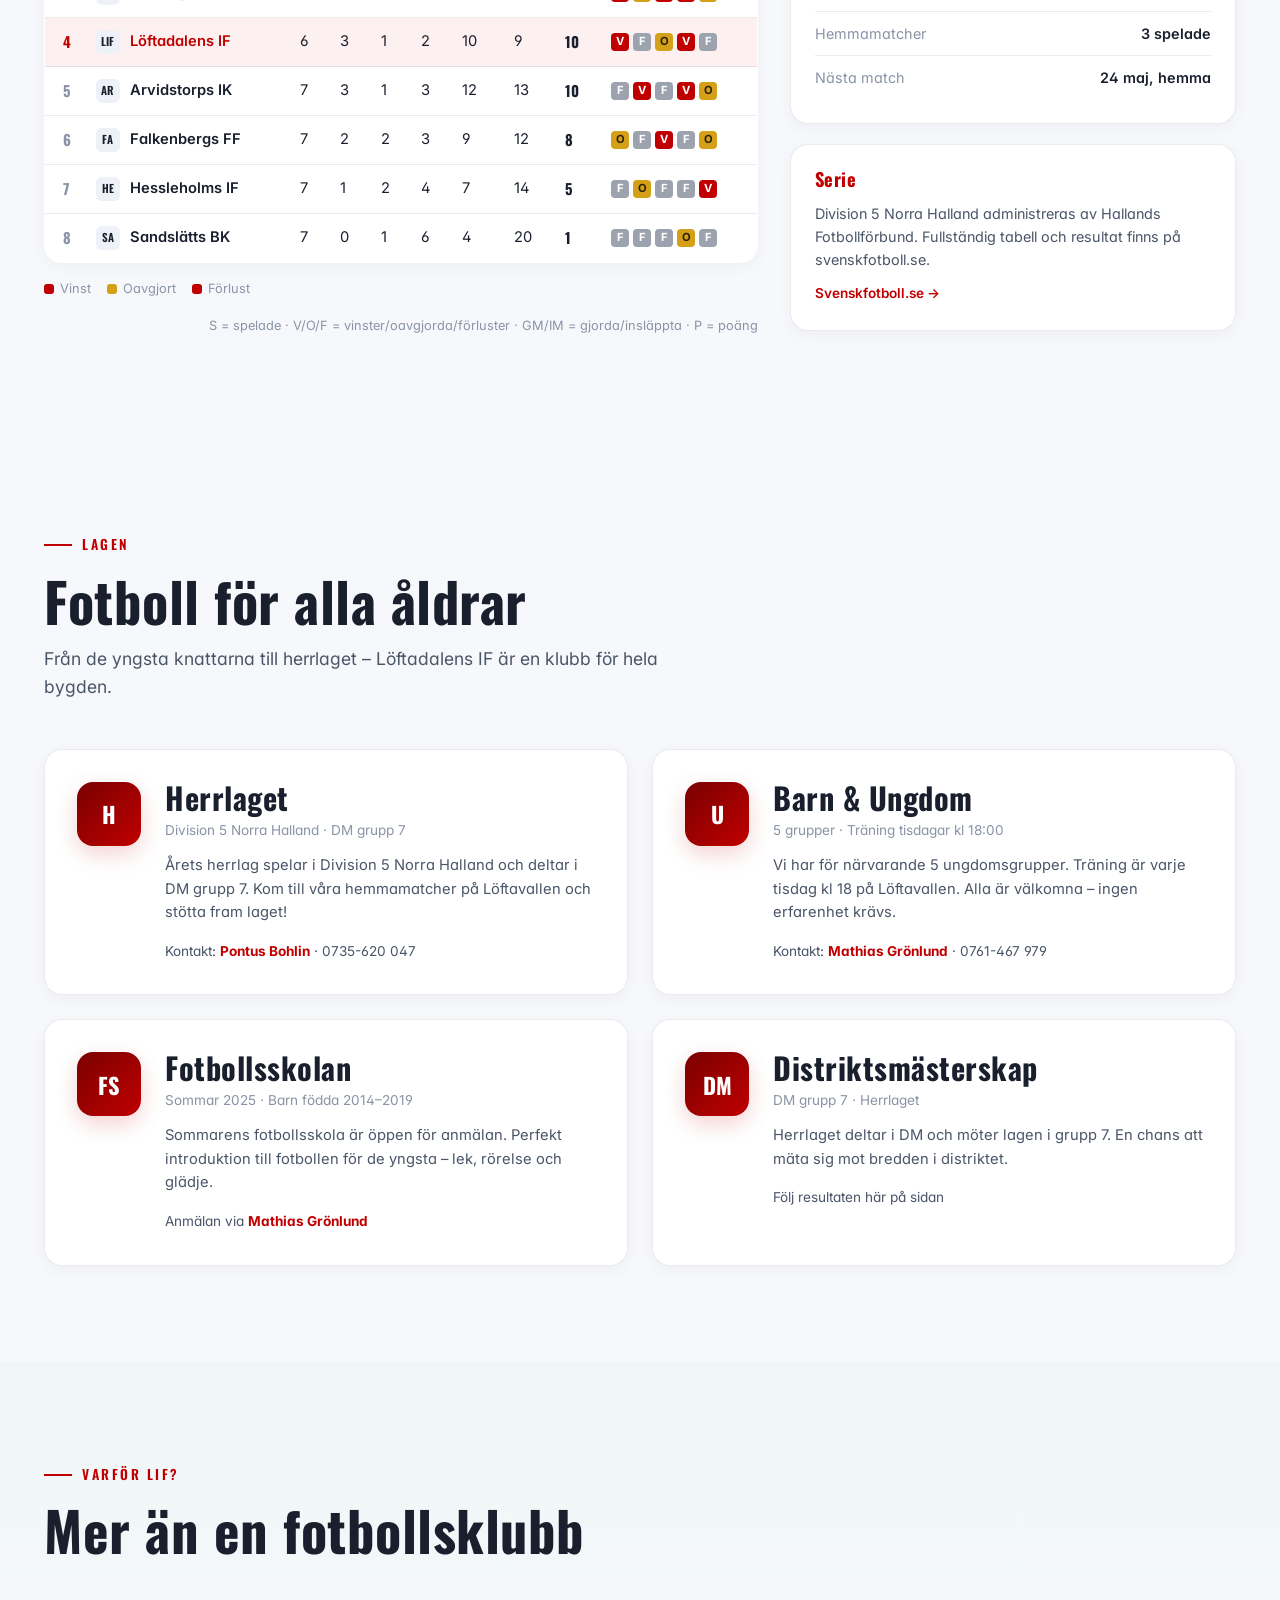
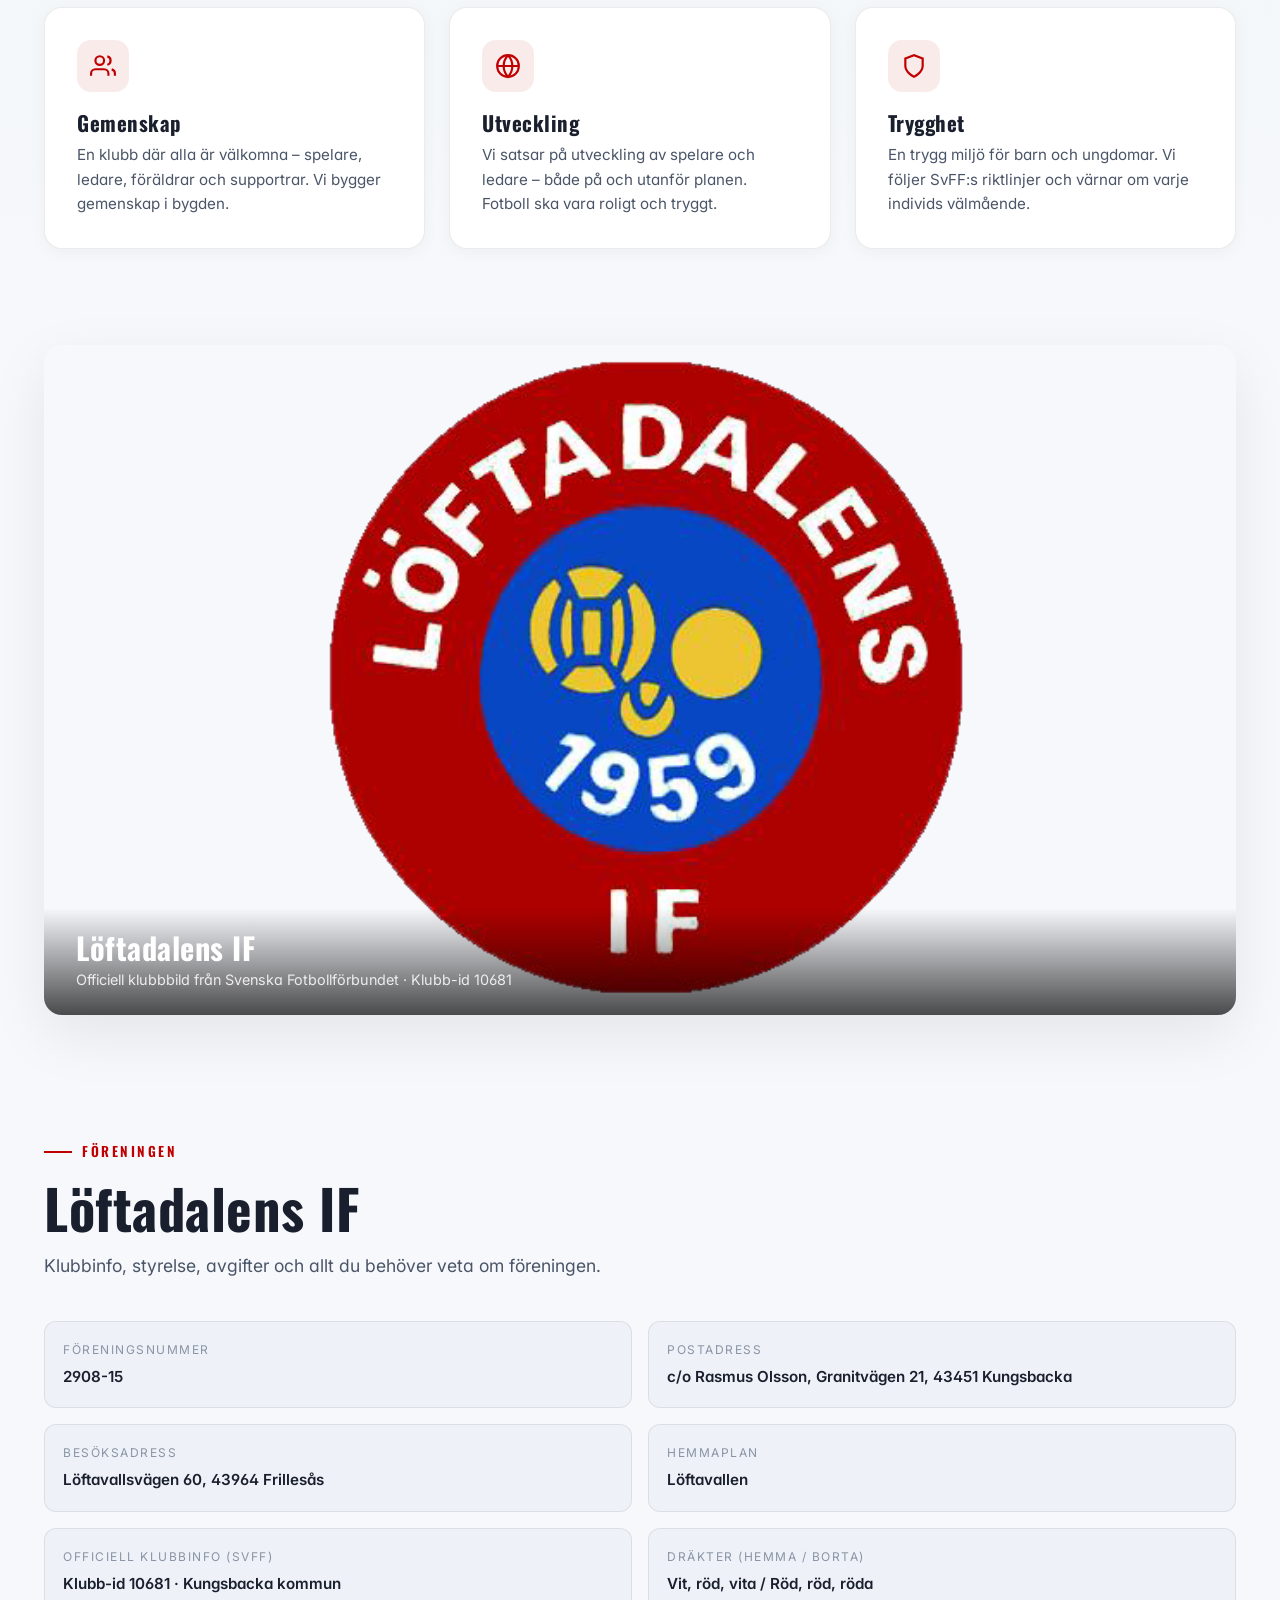
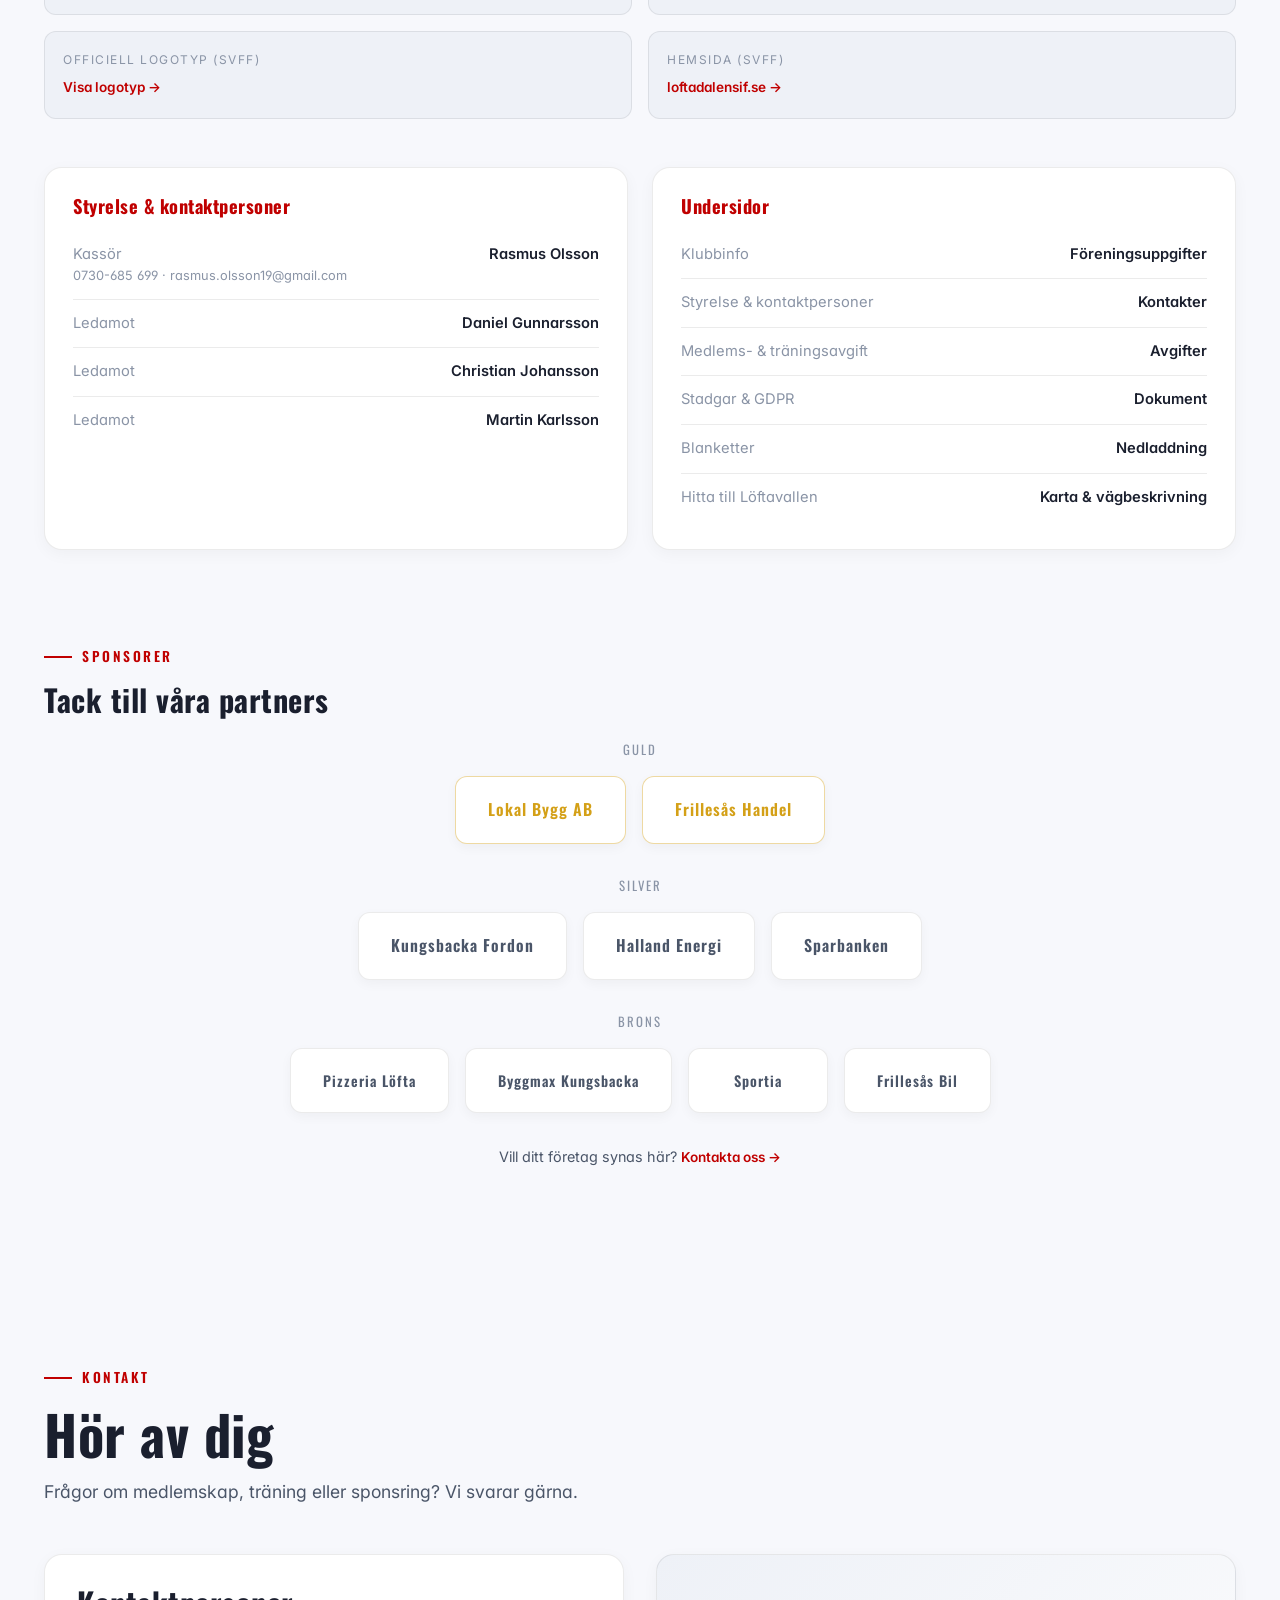
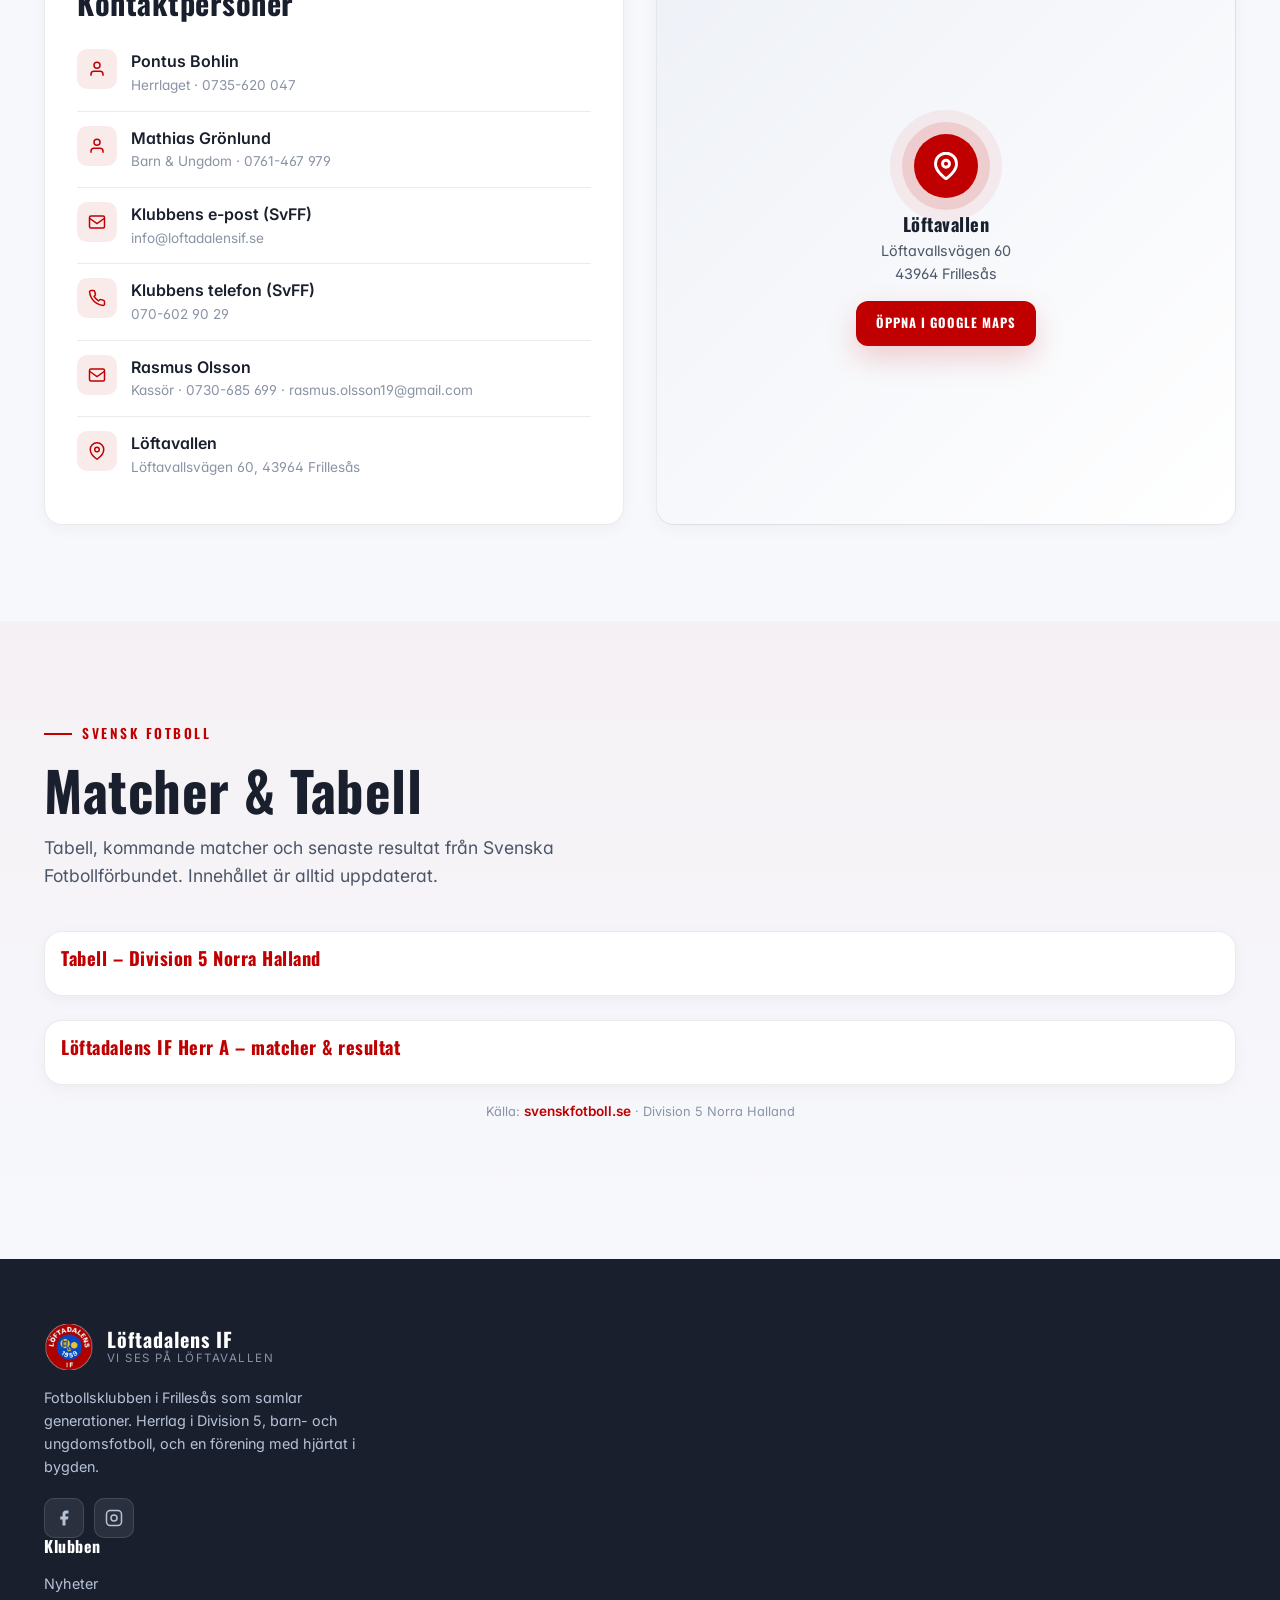
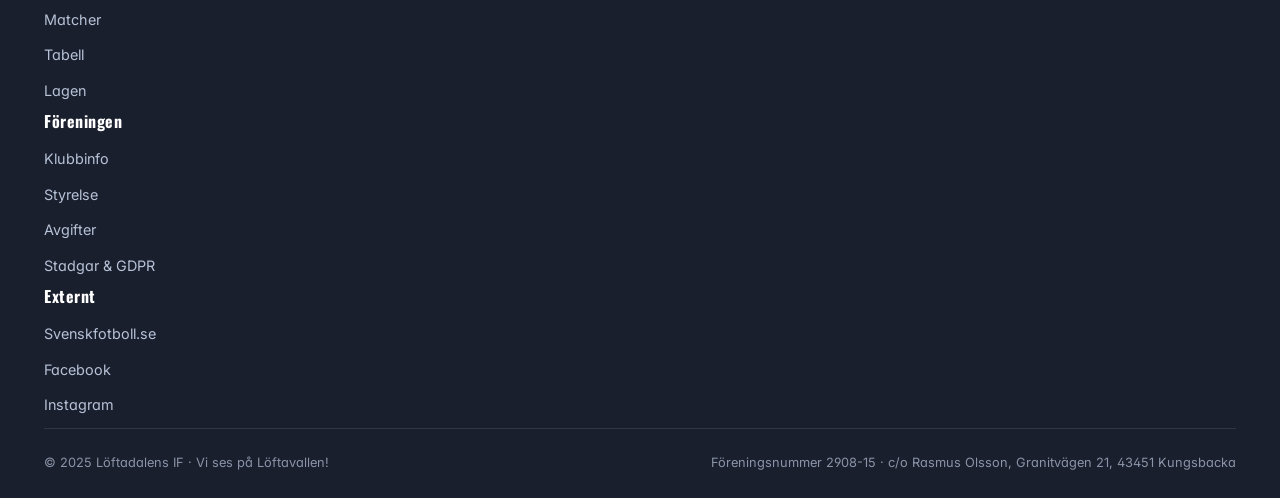
==== commit fb378ca0: "Add images: team photo (SvFF), Unsplash football photos in news cards" ====
--- a/index.html
+++ b/index.html
@@ -122,8 +122,8 @@
       <div class="news-grid">
         <article class="news-card featured reveal">
           <div class="nc-img">
+            <img src="https://images.unsplash.com/photo-1522778119026-d647f0596c20?w=800&h=450&fit=crop&auto=format" alt="Fotbollsmatch" loading="lazy" style="width:100%;height:100%;object-fit:cover;" />
             <span class="nc-tag">Herrlaget</span>
-            <div class="nc-pattern"></div>
           </div>
           <div class="nc-body">
             <div class="nc-date">12 maj 2025</div>
@@ -134,8 +134,8 @@
         </article>
         <article class="news-card reveal reveal-delay-1">
           <div class="nc-img">
+            <img src="https://images.unsplash.com/photo-1517466787929-bc90951d0974?w=400&h=250&fit=crop&auto=format" alt="Ungdomsfotboll" loading="lazy" style="width:100%;height:100%;object-fit:cover;" />
             <span class="nc-tag">Ungdom</span>
-            <div class="nc-pattern"></div>
           </div>
           <div class="nc-body">
             <div class="nc-date">8 maj 2025</div>
@@ -146,8 +146,8 @@
         </article>
         <article class="news-card reveal reveal-delay-2">
           <div class="nc-img">
+            <img src="https://images.unsplash.com/photo-1551958219-acbc608c6377?w=400&h=250&fit=crop&auto=format" alt="Fotbollsförening" loading="lazy" style="width:100%;height:100%;object-fit:cover;" />
             <span class="nc-tag">Föreningen</span>
-            <div class="nc-pattern"></div>
           </div>
           <div class="nc-body">
             <div class="nc-date">1 maj 2025</div>
@@ -413,6 +413,19 @@
     </div>
   </section>
 
+  <!-- Club photo -->
+  <section class="section" style="padding:0 0 24px;">
+    <div class="container">
+      <div class="reveal" style="border-radius:var(--radius);overflow:hidden;box-shadow:var(--shadow);position:relative;">
+        <img src="assets/team.png" alt="Löftadalens IF – lagbilden" loading="lazy" style="width:100%;height:auto;display:block;" />
+        <div style="position:absolute;bottom:0;left:0;right:0;padding:24px 32px;background:linear-gradient(transparent, rgba(0,0,0,0.7));color:#fff;">
+          <h3 style="color:#fff;margin-bottom:4px;">Löftadalens IF</h3>
+          <p style="color:rgba(255,255,255,0.85);font-size:0.9rem;margin:0;">Officiell klubbbild från Svenska Fotbollförbundet · Klubb-id 10681</p>
+        </div>
+      </div>
+    </div>
+  </section>
+
   <!-- Association / Föreningen -->
   <section class="section" id="foreningen">
     <div class="container">
--- a/styles.css
+++ b/styles.css
@@ -244,6 +244,7 @@
 }
 .nc-img .nc-pattern { position: absolute; inset: 0; opacity: 0.1;
   background-image: radial-gradient(circle at 30% 40%, #fff 1px, transparent 1px); background-size: 24px 24px; }
+.nc-img img { width: 100%; height: 100%; object-fit: cover; display: block; }
 .nc-body { padding: 22px; flex: 1; display: flex; flex-direction: column; }
 .nc-date { font-size: 0.78rem; color: var(--text-muted); margin-bottom: 8px; }
 .nc-title { font-family: 'Oswald', sans-serif; font-size: 1.25rem; font-weight: 600; margin-bottom: 10px; line-height: 1.2; color: var(--text); }
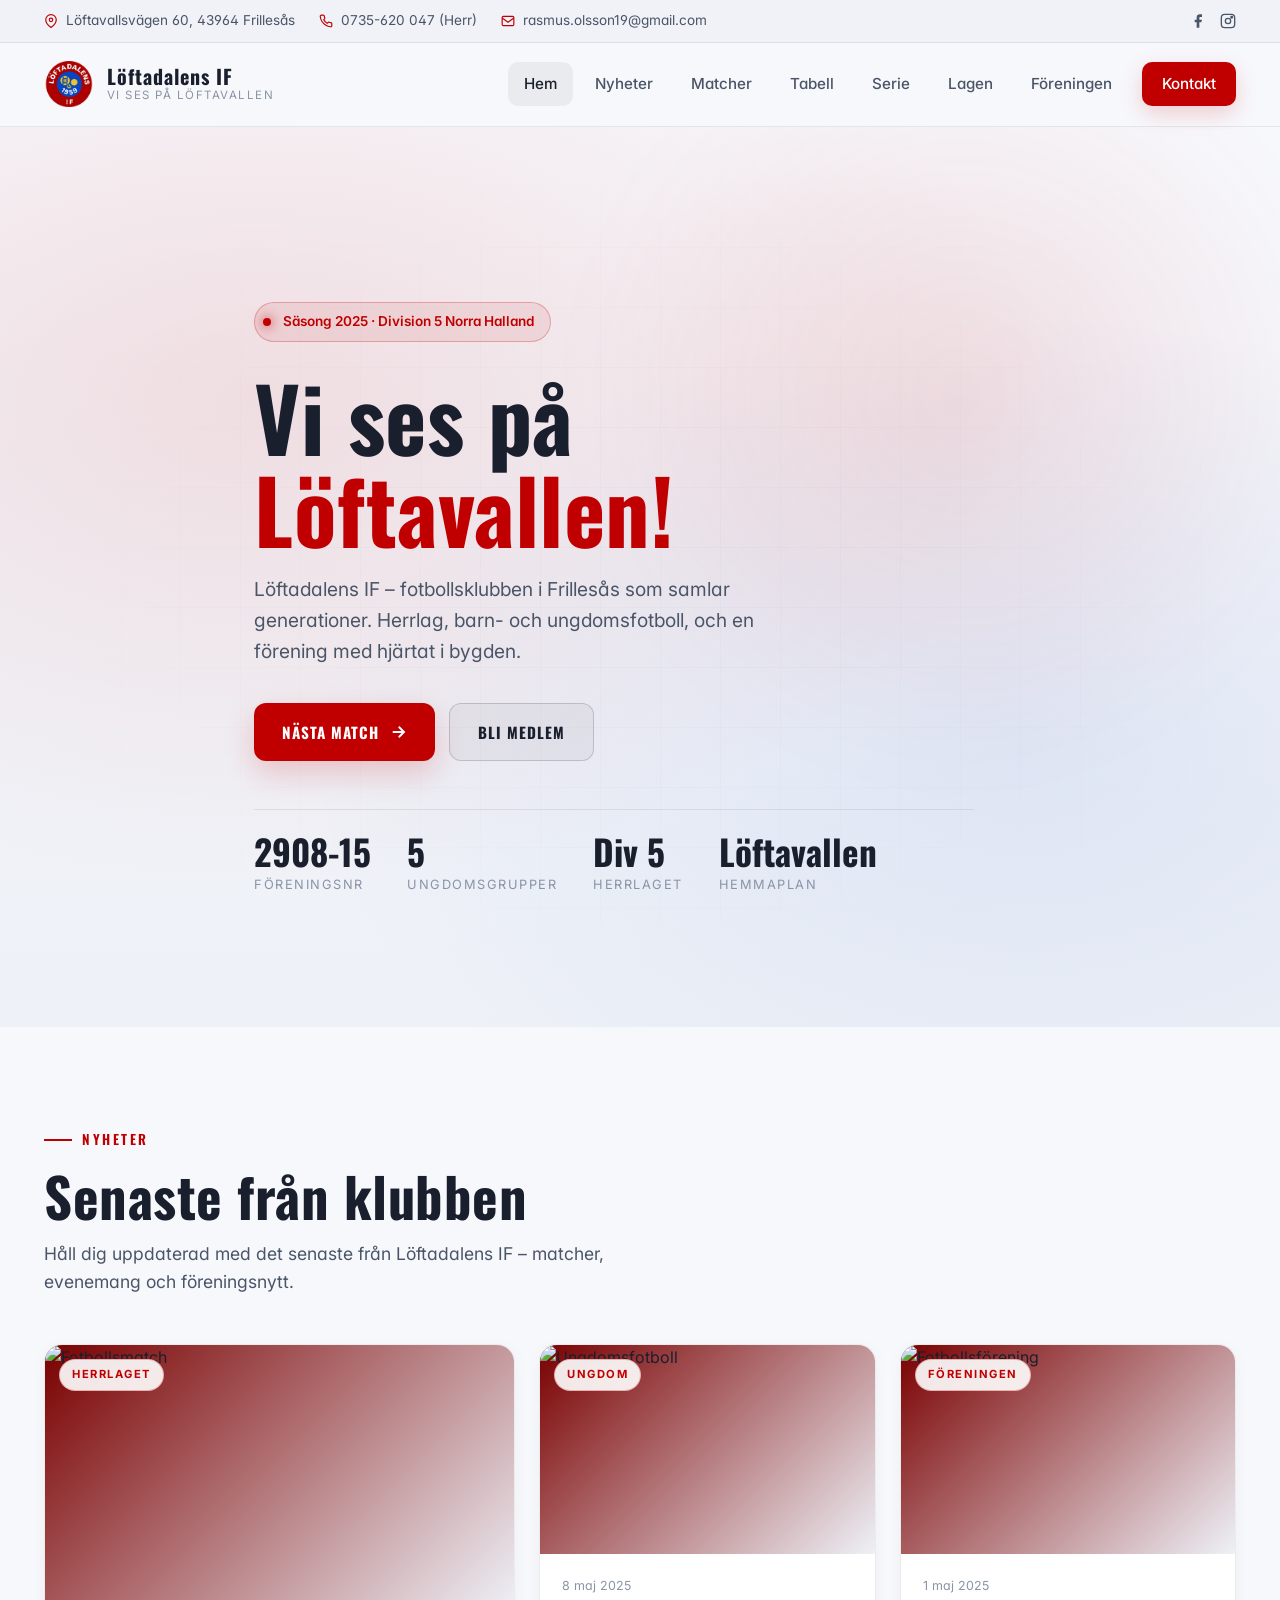
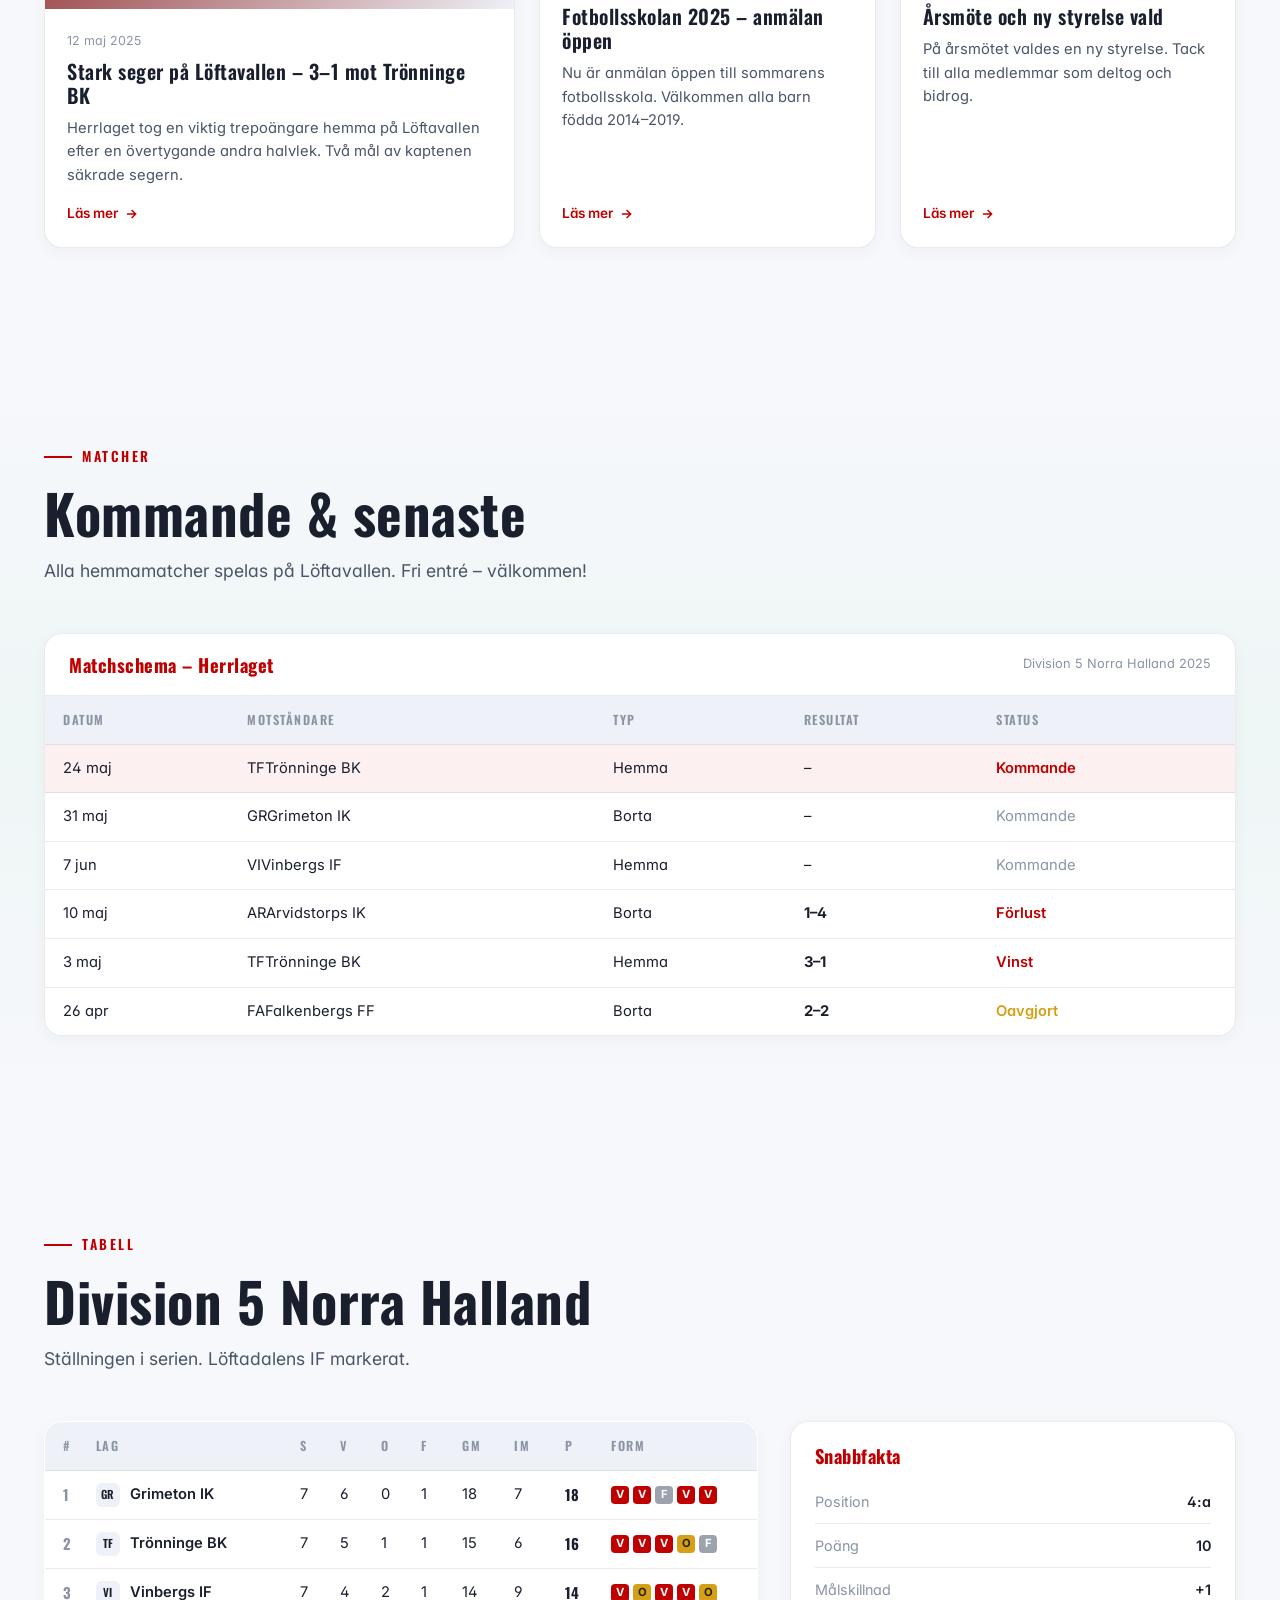
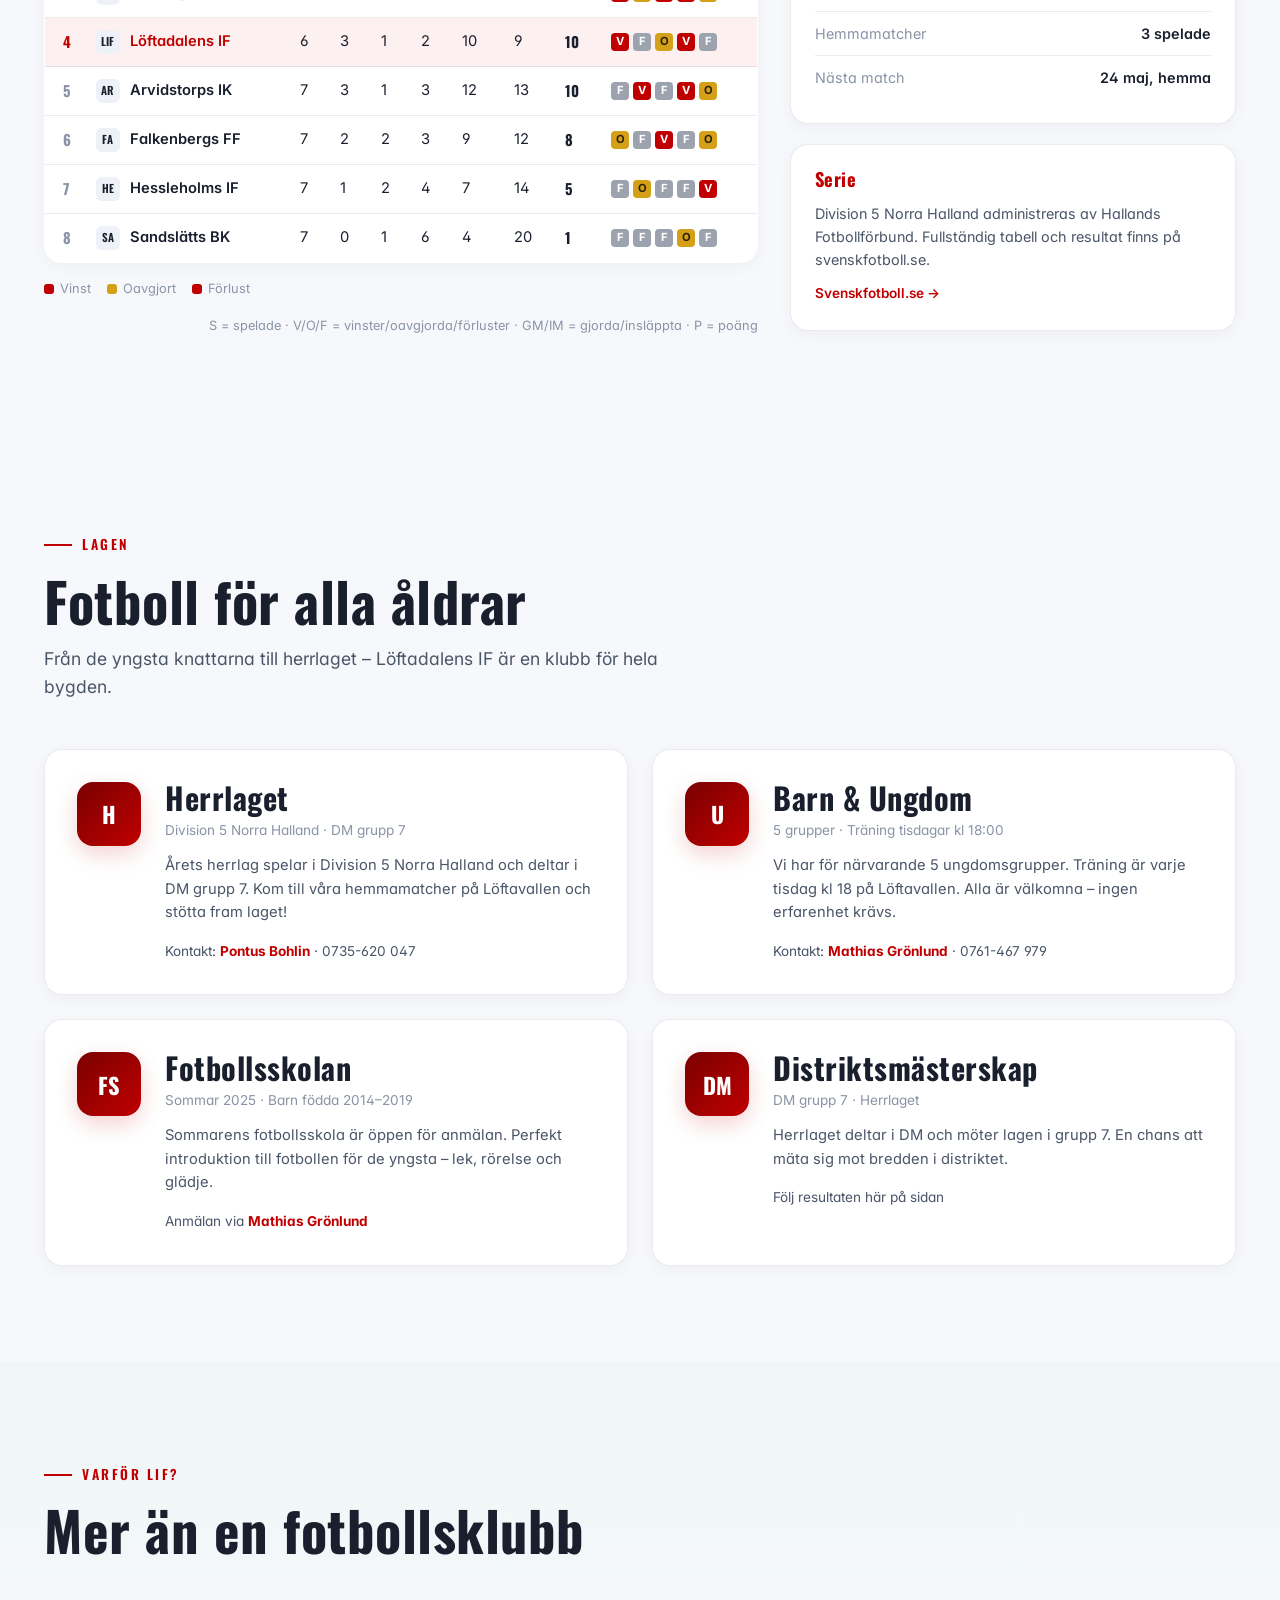
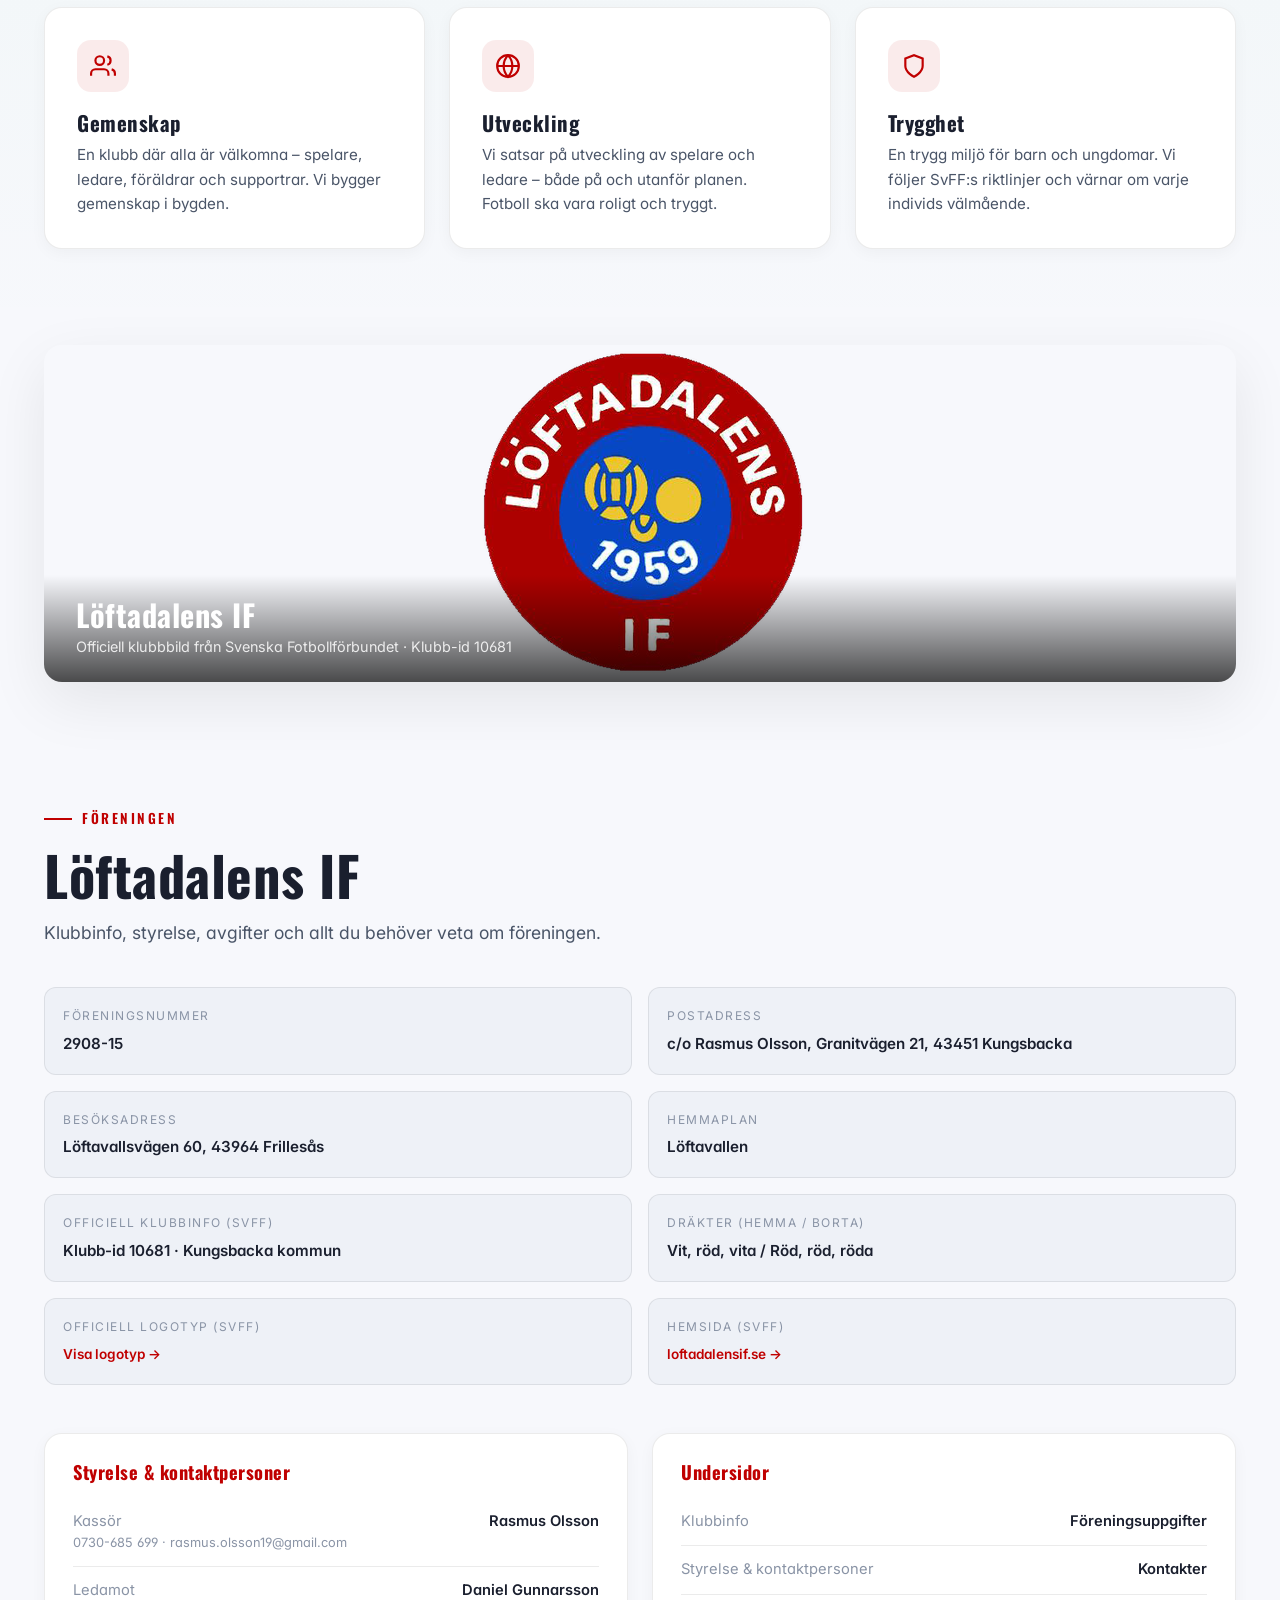
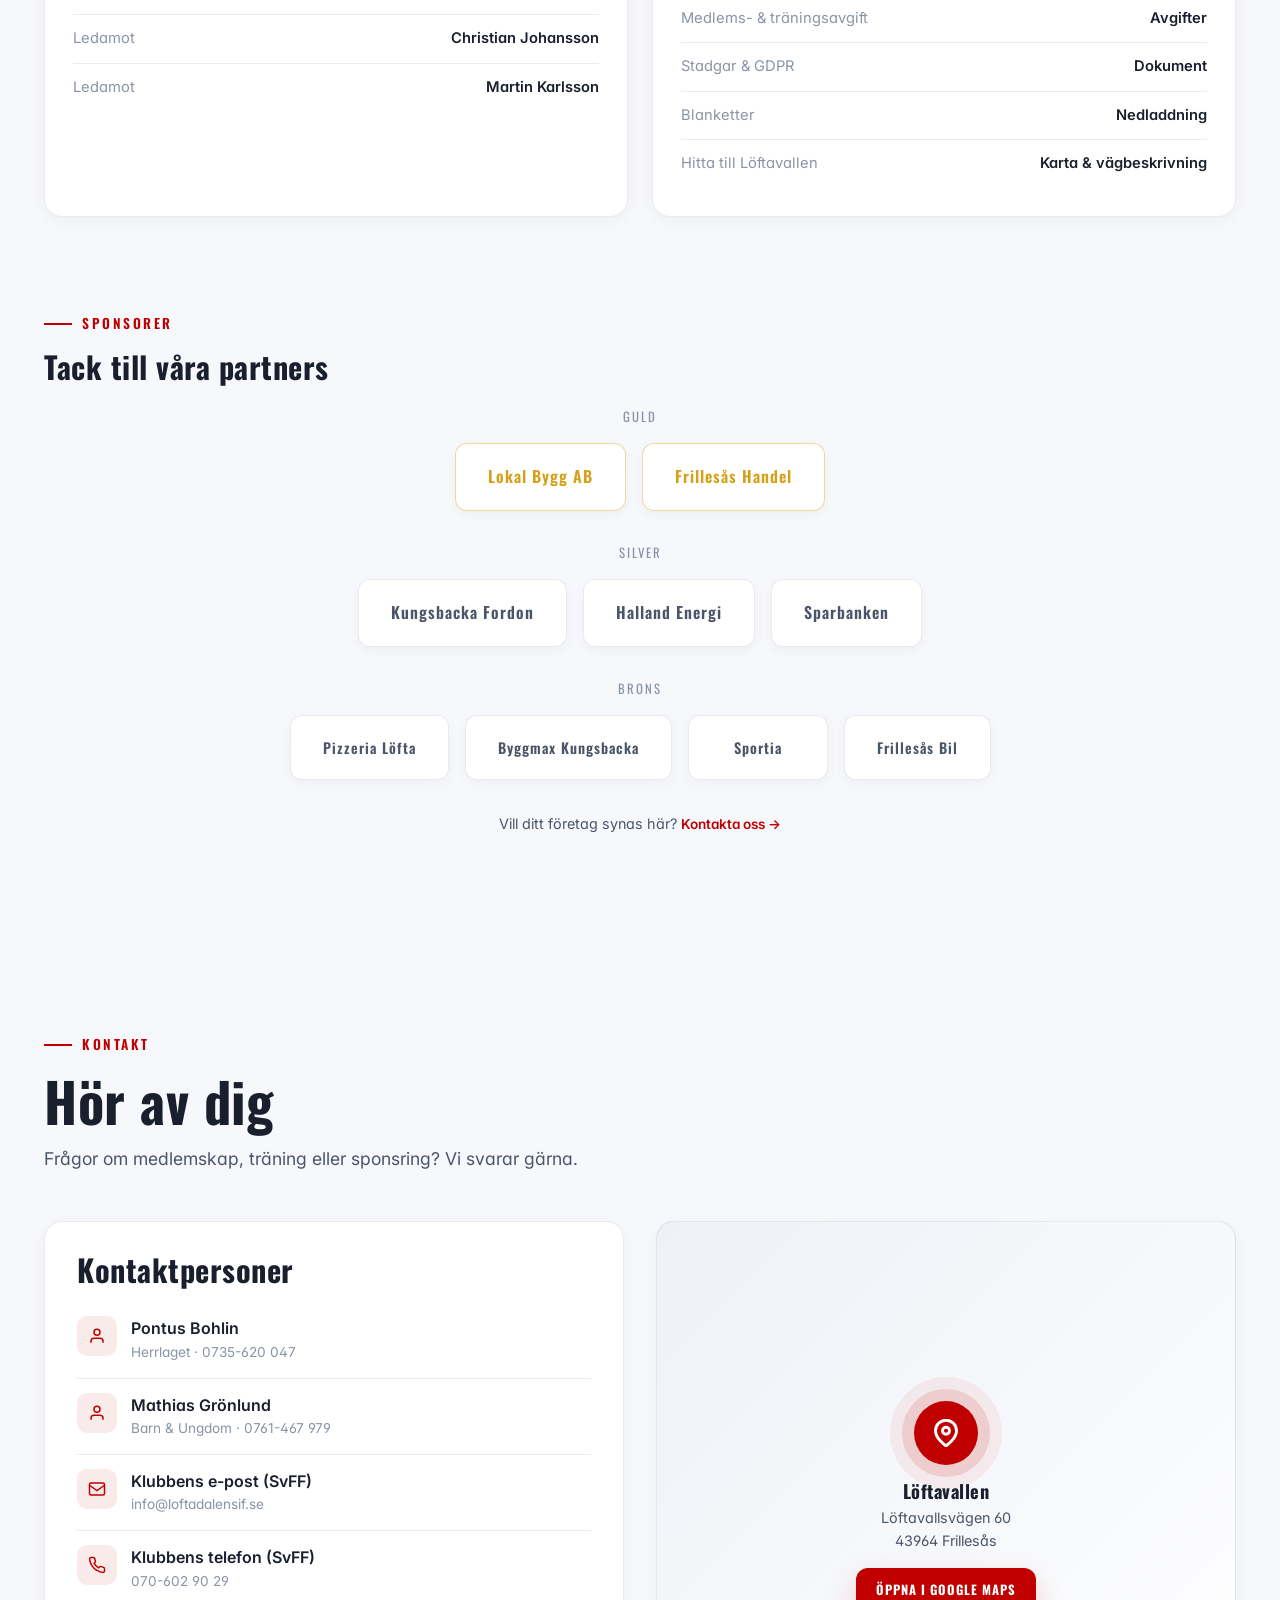
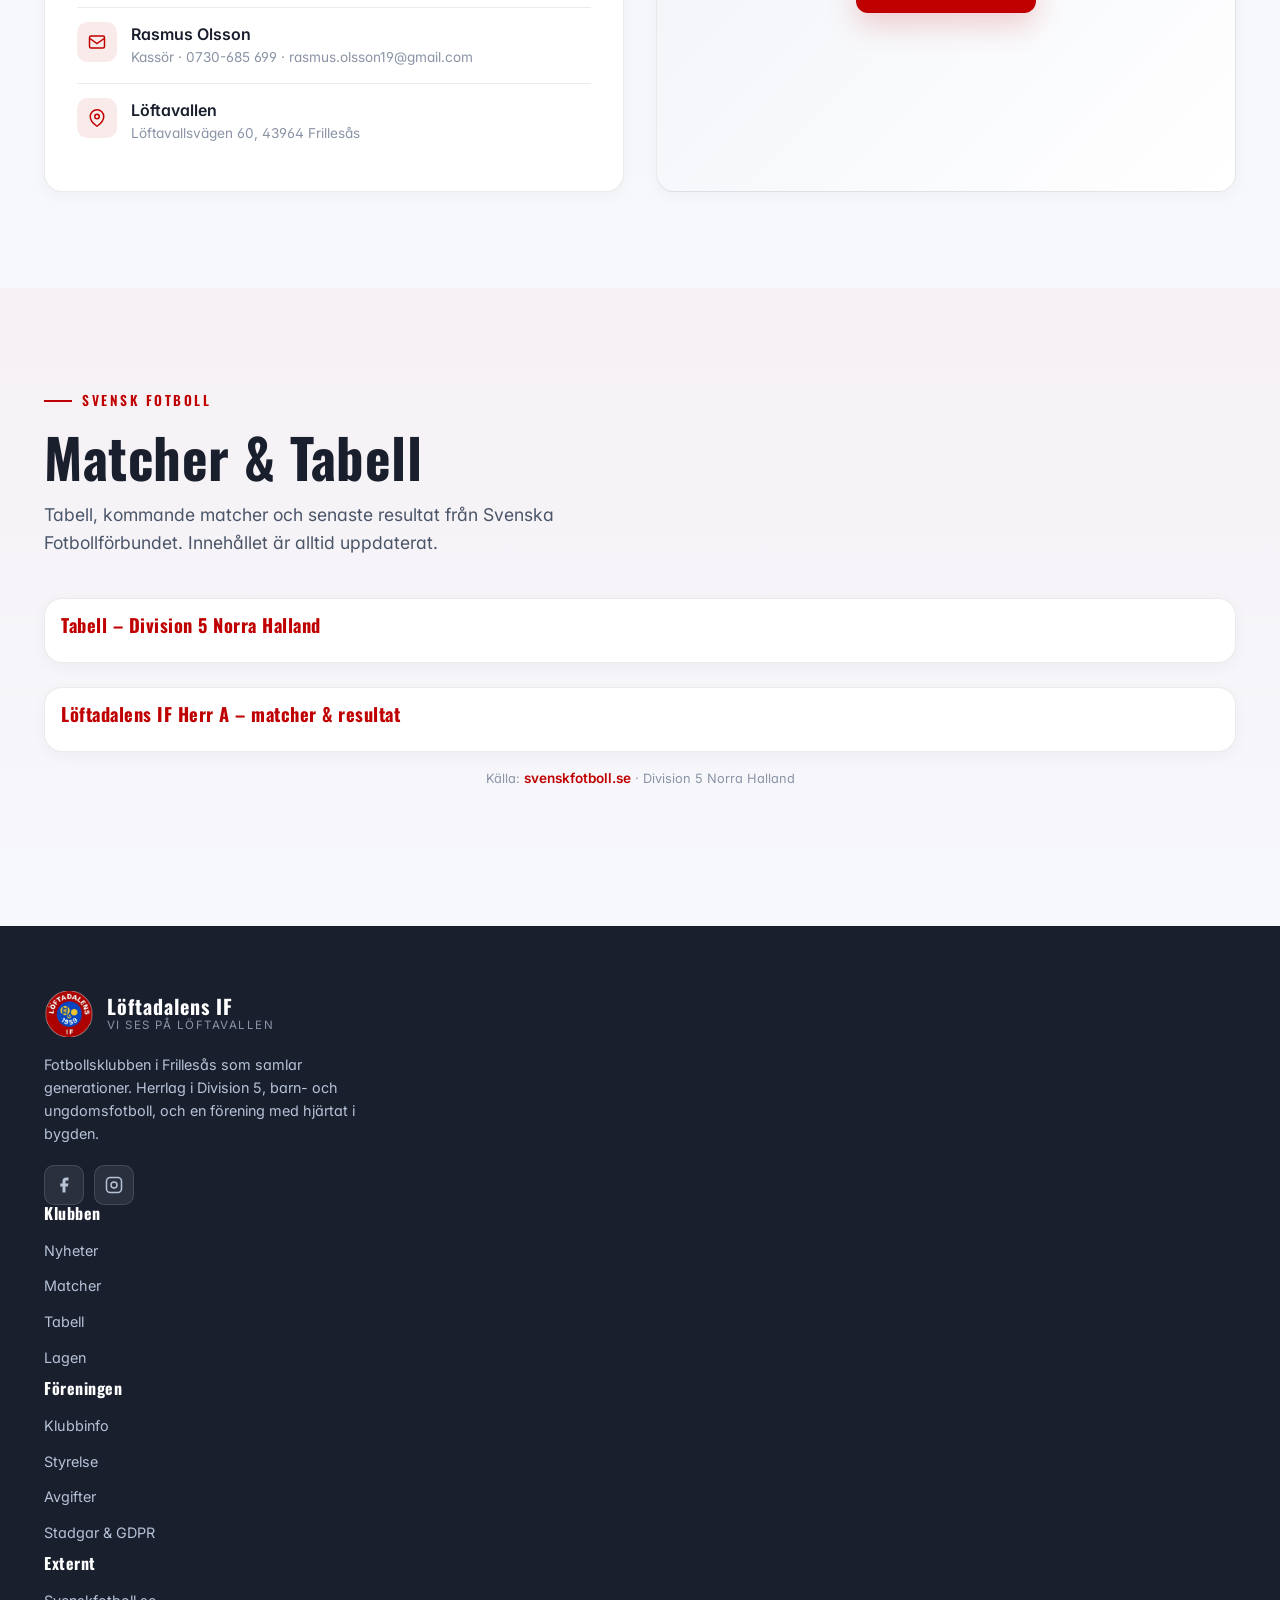
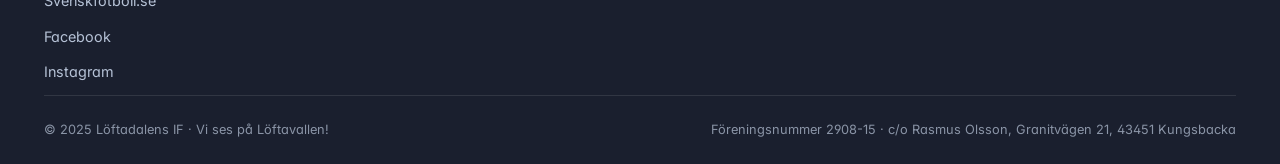
==== commit 7bd0c58f: "Resize team photo to 600px and constrain display width" ====
--- a/index.html
+++ b/index.html
@@ -417,7 +417,7 @@
   <section class="section" style="padding:0 0 24px;">
     <div class="container">
       <div class="reveal" style="border-radius:var(--radius);overflow:hidden;box-shadow:var(--shadow);position:relative;">
-        <img src="assets/team.png" alt="Löftadalens IF – lagbilden" loading="lazy" style="width:100%;height:auto;display:block;" />
+        <img src="assets/team.png" alt="Löftadalens IF – lagbilden" loading="lazy" style="width:100%;max-width:600px;height:auto;display:block;margin:0 auto;" />
         <div style="position:absolute;bottom:0;left:0;right:0;padding:24px 32px;background:linear-gradient(transparent, rgba(0,0,0,0.7));color:#fff;">
           <h3 style="color:#fff;margin-bottom:4px;">Löftadalens IF</h3>
           <p style="color:rgba(255,255,255,0.85);font-size:0.9rem;margin:0;">Officiell klubbbild från Svenska Fotbollförbundet · Klubb-id 10681</p>
